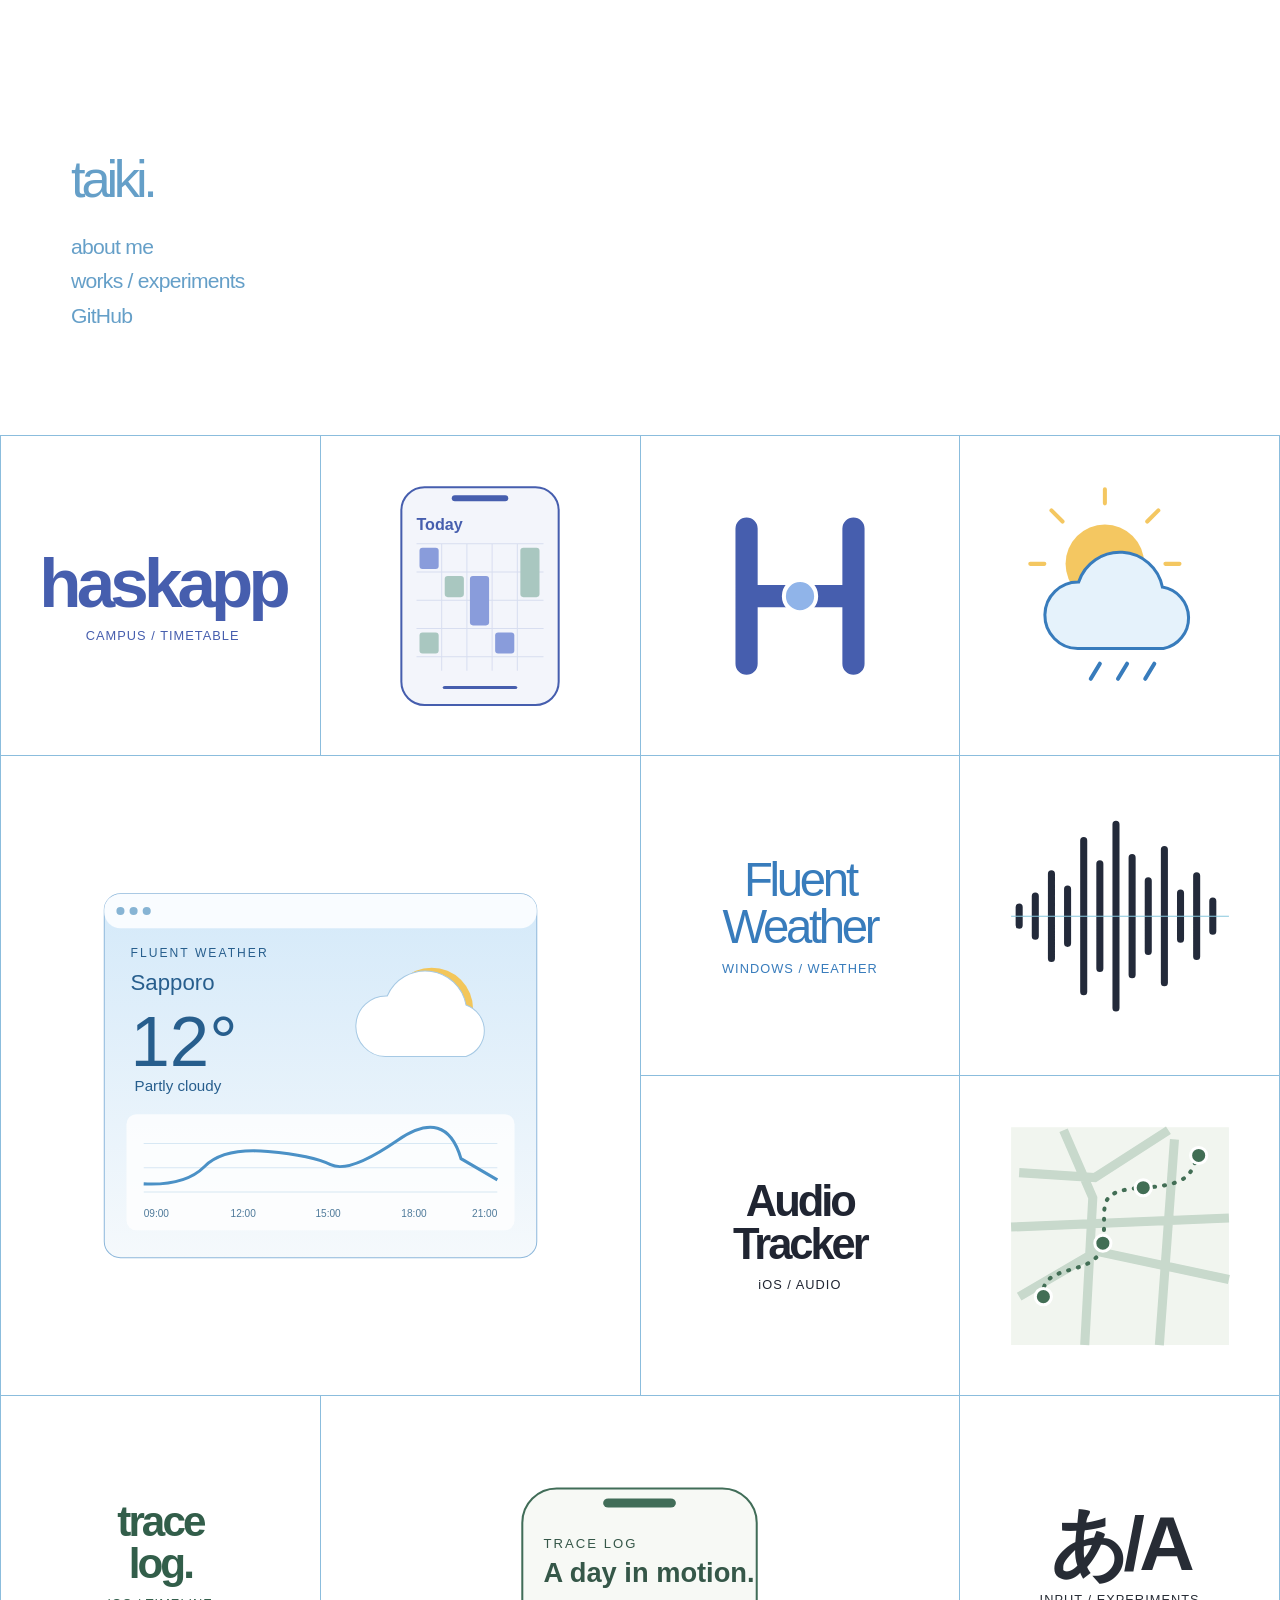
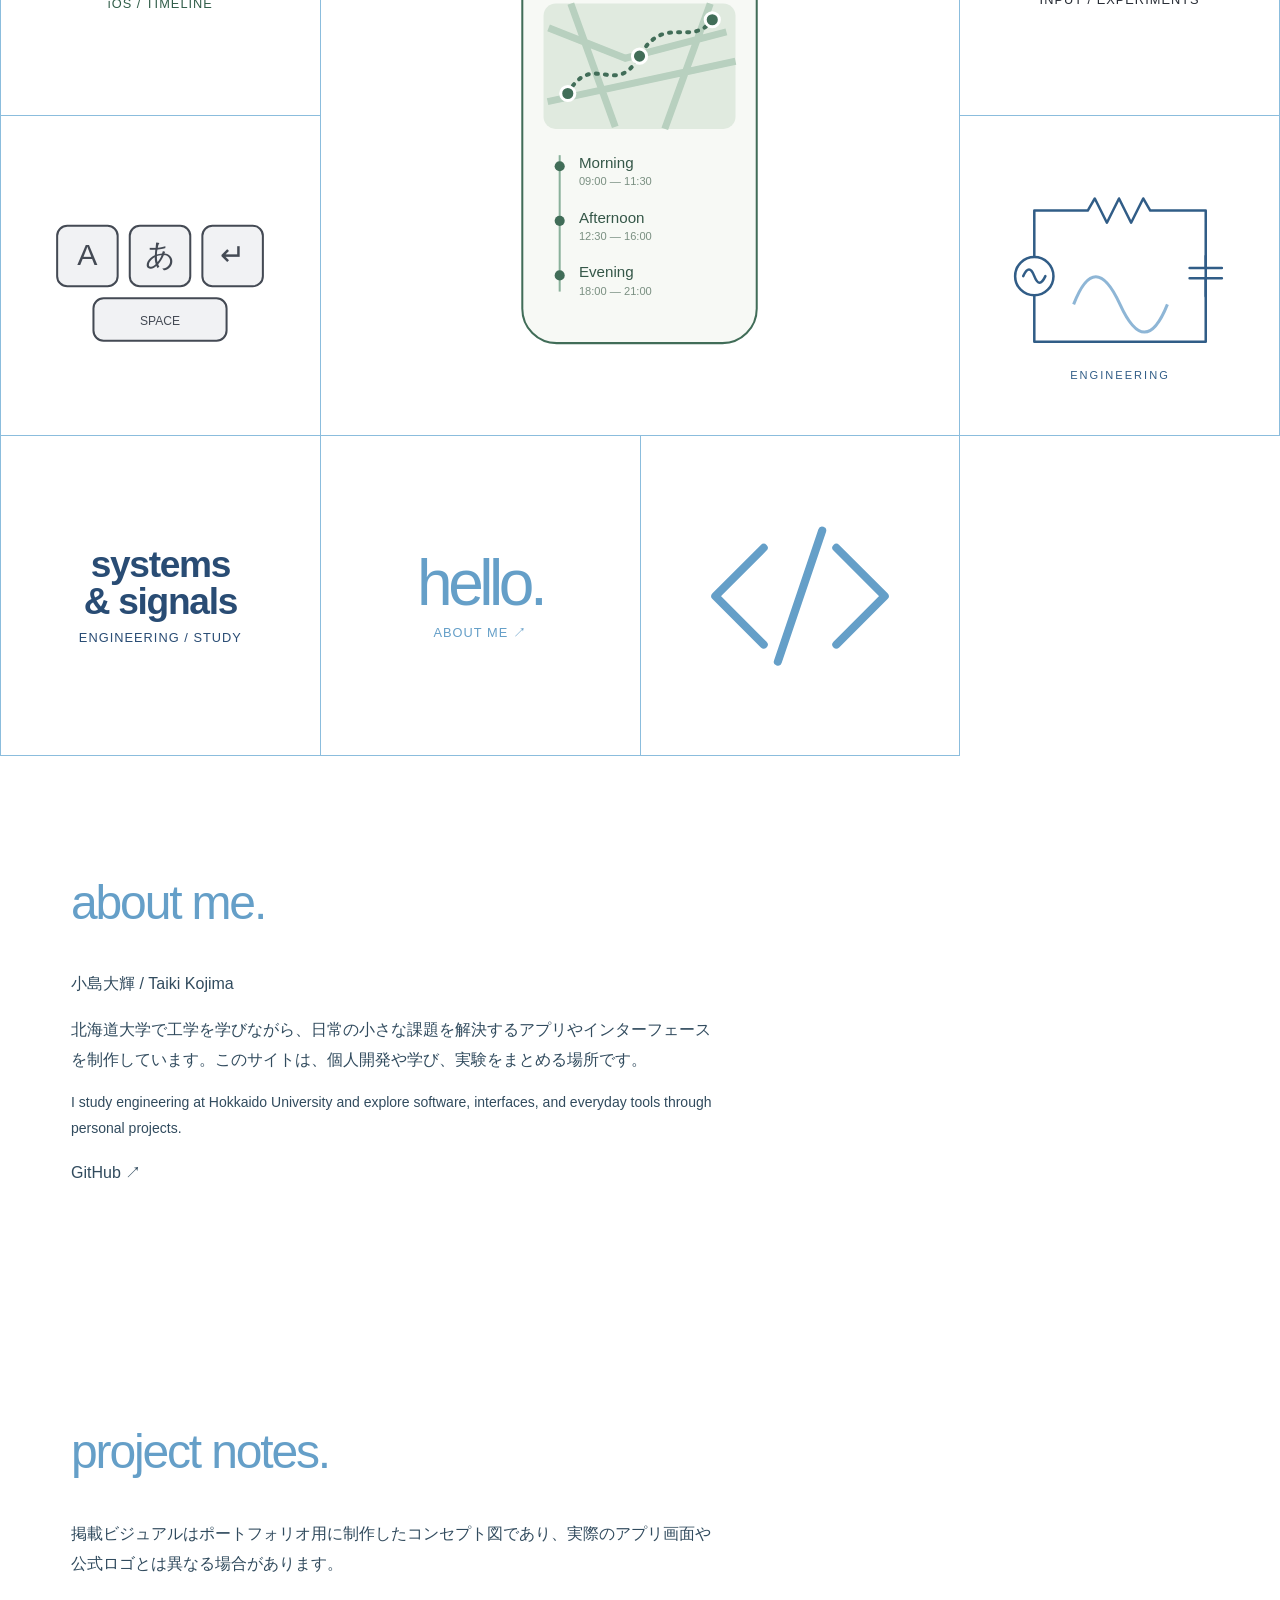
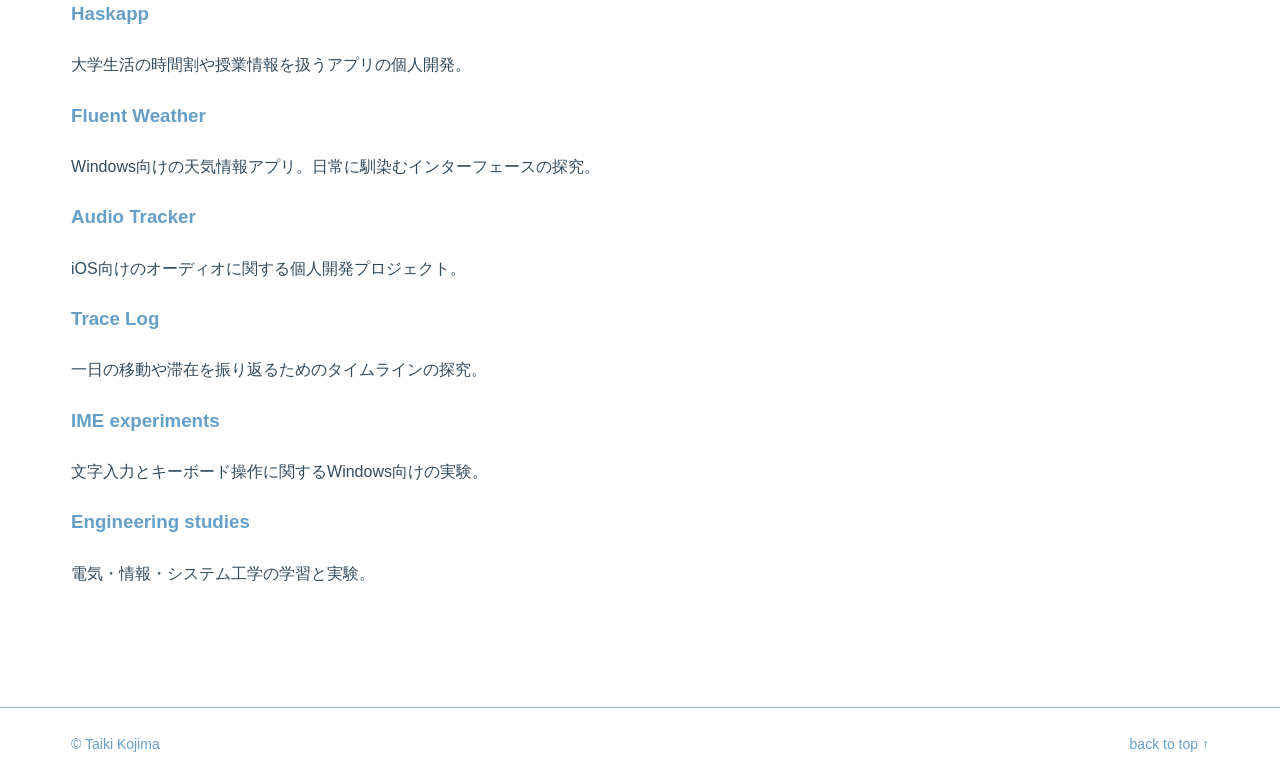
==== index.html @ 6b4d1513 "Create original grid-based portfolio inspired by not-here.jp" ====
<!doctype html>
<html lang="ja">
<head>
<meta charset="utf-8">
<meta name="viewport" content="width=device-width, initial-scale=1">
<meta name="description" content="Taiki Kojima — a collection of personal projects, experiments and notes.">
<meta name="theme-color" content="#ffffff">
<title>taiki — personal portfolio</title>
<style>
:root{--ink:#659fc8;--rule:#8bbddd;--focus:#215d85;--paper:#fff;--body:#314b5e}
*{box-sizing:border-box}
html{scroll-behavior:smooth}
body{margin:0;background:var(--paper);color:var(--ink);font-family:"Trebuchet MS",Arial,"Hiragino Kaku Gothic ProN",Meiryo,sans-serif}
a{color:inherit;text-decoration:none}button{font:inherit}
a:hover{text-decoration:underline;text-underline-offset:.18em}
a:focus-visible,button:focus-visible{outline:2px solid var(--focus);outline-offset:-4px}
.skip{position:absolute;top:0;left:0;z-index:10;background:white;padding:12px;transform:translateY(-120%)}.skip:focus{transform:none}
.identity{min-height:clamp(320px,34vw,580px);display:flex;align-items:center;padding:64px 5.55vw 52px}
.identity-inner{padding-top:40px}
.wordmark{font-size:clamp(38px,4.1vw,66px);font-weight:500;letter-spacing:-.08em;line-height:1;margin:0 0 24px;display:inline-block}
.nav{font-size:clamp(19px,1.65vw,25px);line-height:1.65;letter-spacing:-.035em}
.nav a{display:inline-block}.nav div{width:max-content}
.wall{display:grid;grid-template-columns:repeat(4,minmax(0,1fr));grid-auto-rows:25vw;grid-auto-flow:row dense;border-top:1px solid var(--rule);border-left:1px solid var(--rule)}
.tile{position:relative;display:grid;place-items:center;min-width:0;min-height:0;overflow:hidden;border:0;border-right:1px solid var(--rule);border-bottom:1px solid var(--rule);background:white;padding:12%;cursor:pointer;color:var(--ink);text-align:left}
.tile.large{grid-column:span 2;grid-row:span 2;padding:12%}
.art{display:block;width:100%;height:100%;object-fit:contain;transition:transform .24s ease,opacity .24s ease}
.tile:hover .art,.tile:focus-visible .art{transform:scale(.95)}
.tile:hover{text-decoration:none}
.tile .hint{position:absolute;left:12px;bottom:10px;font-size:11px;letter-spacing:.04em;opacity:0;transition:opacity .15s;background:#fff;padding:4px 6px}
.tile:hover .hint,.tile:focus-visible .hint{opacity:1}
.art svg{display:block;width:100%;height:100%}
.type-art{display:flex;align-items:center;justify-content:center;flex-direction:column;text-align:center;line-height:1;letter-spacing:-.07em;font-weight:700}
.type-art .small{font-size:clamp(10px,1vw,17px);font-weight:400;letter-spacing:.08em;margin-top:12px}
.hask{color:#465eae;font-size:clamp(25px,5.4vw,86px)}
.weather{color:#387cbc;font-size:clamp(22px,3.7vw,58px);font-weight:500}
.audio{color:#202532;font-size:clamp(22px,3.4vw,55px)}
.trace{color:#325e4a;font-size:clamp(20px,3.3vw,54px)}
.lab{color:#294c74;font-size:clamp(18px,2.9vw,48px);letter-spacing:-.035em}
.ime{color:#272c35;font-size:clamp(30px,6vw,92px)}
.about{padding:clamp(48px,8vw,115px) 5.55vw;max-width:1000px;line-height:1.85}
.about h2{font-weight:500;font-size:clamp(30px,4vw,48px);letter-spacing:-.045em;margin:0 0 22px}
.about p{color:var(--body);max-width:650px;font-size:16px}
.about .english{font-size:14px}
footer{border-top:1px solid var(--rule);padding:28px 5.55vw;display:flex;justify-content:space-between;flex-wrap:wrap;gap:16px;font-size:14px}
dialog{border:1px solid var(--rule);padding:0;width:min(640px,calc(100% - 32px));max-height:85dvh;background:#fff;color:var(--body)}
dialog::backdrop{background:rgba(24,58,80,.3)}
.detail{padding:clamp(24px,5vw,48px)}
.detail h2{color:var(--focus);font-size:clamp(27px,5vw,40px);line-height:1.15;margin:20px 0;letter-spacing:-.04em}
.detail p{line-height:1.8;margin:0 0 20px}
.detail .kind{font-size:12px;letter-spacing:.13em;text-transform:uppercase;color:var(--focus)}
.close{border:1px solid var(--rule);background:white;color:var(--focus);padding:8px 12px;float:right;cursor:pointer}
.detail a{color:var(--focus);text-decoration:underline}
@media(max-width:700px){.identity{min-height:200px;padding:38px 8.2vw 28px;align-items:flex-start}.identity-inner{padding-top:0}.wordmark{font-size:37px;margin-bottom:14px}.nav{font-size:17px;line-height:1.5}.wall{grid-template-columns:repeat(2,minmax(0,1fr));grid-auto-rows:50vw}.tile,.tile.large{padding:10%}.hask{font-size:8vw}.weather,.audio,.trace{font-size:6vw}.lab{font-size:5vw}.ime{font-size:10vw}.type-art .small{font-size:10px}.tile .hint{display:none}.about{padding-inline:8.2vw}footer{padding-inline:8.2vw}}
@media(prefers-reduced-motion:reduce){html{scroll-behavior:auto}.art,.hint{transition:none}}
</style>
</head>
<body>
<a class="skip" href="#works">作品一覧へ移動</a>
<header class="identity" id="top">
<div class="identity-inner">
<h1 class="wordmark"><a href="#top">taiki.</a></h1>
<nav class="nav" aria-label="Main navigation">
<div><a href="#about">about me</a></div>
<div><a href="#works">works / experiments</a></div>
<div><a href="https://github.com/O-kagami">GitHub</a></div>
</nav>
</div>
</header>
<main id="works" aria-label="Selected works and experiments">
<section class="wall" aria-label="Projects">
<a class="tile" href="#haskapp" data-project="haskapp" aria-label="Haskapp — wordmark"><div class="art type-art hask">haskapp<span class="small">CAMPUS / TIMETABLE</span></div><span class="hint">Haskapp / 01</span></a>
<a class="tile" href="#haskapp" data-project="haskapp" aria-label="Haskapp — timetable concept"><div class="art"><svg viewBox="0 0 240 240" role="img" aria-label="Original timetable illustration"><rect x="42" y="12" width="156" height="216" rx="23" fill="#f3f5fb" stroke="#465eae" stroke-width="2"/><rect x="92" y="20" width="56" height="6" rx="3" fill="#465eae"/><text x="57" y="54" font-size="16" font-weight="bold" fill="#465eae">Today</text><g stroke="#d8def0" stroke-width="1"><path d="M57 68H183M57 96H183M57 124H183M57 152H183M57 180H183M82 68V194M107 68V194M132 68V194M157 68V194"/></g><g fill="#899cdb"><rect x="60" y="72" width="19" height="21" rx="3"/><rect x="110" y="100" width="19" height="49" rx="3"/><rect x="135" y="156" width="19" height="21" rx="3"/></g><g fill="#a9c7c0"><rect x="85" y="100" width="19" height="21" rx="3"/><rect x="160" y="72" width="19" height="49" rx="3"/><rect x="60" y="156" width="19" height="21" rx="3"/></g><rect x="83" y="209" width="74" height="3" rx="2" fill="#465eae"/></svg></div><span class="hint">Haskapp / 02</span></a>
<a class="tile" href="#haskapp" data-project="haskapp" aria-label="Haskapp — symbol study"><div class="art"><svg viewBox="0 0 240 240" role="img" aria-label="Original abstract H symbol"><g fill="none" stroke="#465eae" stroke-width="22" stroke-linecap="round"><path d="M67 53v134M173 53v134M67 120h106"/></g><circle cx="120" cy="120" r="16" fill="#90b4e9" stroke="white" stroke-width="4"/></svg></div><span class="hint">Haskapp / 03</span></a>
<a class="tile" href="#weather" data-project="weather" aria-label="Fluent Weather — weather symbols"><div class="art"><svg viewBox="0 0 240 240" role="img" aria-label="Original sun and cloud symbols"><circle cx="105" cy="88" r="39" fill="#f4c761"/><g stroke="#f4c761" stroke-width="4" stroke-linecap="round"><path d="M105 28V14M105 162v-14M45 88H31M179 88h-14M63 46 52 35M147 130l11 11M147 46l11-11M63 130l-11 11"/></g><path d="M78 172a33 33 0 0 1 1-66 43 43 0 0 1 83 5 31 31 0 0 1 1 61Z" fill="#e5f2fb" stroke="#387cbc" stroke-width="3"/><g stroke="#387cbc" stroke-width="4" stroke-linecap="round"><path d="m100 187-9 15m36-15-9 15m36-15-9 15"/></g></svg></div><span class="hint">Fluent Weather / 01</span></a>
<a class="tile large" href="#weather" data-project="weather" aria-label="Fluent Weather — dashboard concept"><div class="art"><svg viewBox="0 0 480 480" role="img" aria-label="Original weather dashboard concept"><defs><linearGradient id="sky" x2="0" y2="1"><stop stop-color="#d4e9f9"/><stop offset="1" stop-color="#f5f9fc"/></linearGradient></defs><rect x="26" y="60" width="428" height="360" rx="16" fill="url(#sky)" stroke="#8eb8db"/><rect x="26" y="60" width="428" height="34" rx="16" fill="#f9fcff"/><g fill="#87b4d4"><circle cx="42" cy="77" r="4"/><circle cx="55" cy="77" r="4"/><circle cx="68" cy="77" r="4"/></g><g fill="#275e8d" font-family="Arial,sans-serif"><text x="52" y="122" font-size="12" letter-spacing="2">FLUENT WEATHER</text><text x="52" y="155" font-size="22">Sapporo</text><text x="52" y="230" font-size="70">12°</text><text x="56" y="255" font-size="15">Partly cloudy</text></g><circle cx="350" cy="174" r="41" fill="#f3c65a"/><path d="M304 221a30 30 0 1 1 2-60 41 41 0 0 1 78 9 27 27 0 0 1 0 51Z" fill="#fff" stroke="#a6c9e4"/><rect x="48" y="278" width="384" height="115" rx="10" fill="#fff" opacity=".8"/><g stroke="#d7e8f4" stroke-width="1"><path d="M65 307H415M65 331H415M65 355H415"/></g><path d="M65 347Q106 349 125 330T188 315T250 328T316 304T379 322L415 343" stroke="#4b91c6" fill="none" stroke-width="3"/><g fill="#507b9b" font-size="10"><text x="65" y="380">09:00</text><text x="151" y="380">12:00</text><text x="235" y="380">15:00</text><text x="320" y="380">18:00</text><text x="390" y="380">21:00</text></g></svg></div><span class="hint">Fluent Weather / 02</span></a>
<a class="tile" href="#weather" data-project="weather" aria-label="Fluent Weather — typography"><div class="art type-art weather">Fluent<br>Weather<span class="small">WINDOWS / WEATHER</span></div><span class="hint">Fluent Weather / 03</span></a>
<a class="tile" href="#audio" data-project="audio" aria-label="Audio Tracker — waveform"><div class="art"><svg viewBox="0 0 240 240" role="img" aria-label="Original audio waveform"><g stroke="#232a3a" stroke-width="7" stroke-linecap="round"><path d="M20 111v18M36 100v40M52 78v84M68 93v54M84 45v150M100 68v104M116 29v182M132 62v116M148 85v70M164 54v132M180 97v46M196 80v80M212 105v30"/></g><path d="M12 120H228" stroke="#87c7dd" stroke-width="1"/></svg></div><span class="hint">Audio Tracker / 01</span></a>
<a class="tile" href="#audio" data-project="audio" aria-label="Audio Tracker — typography"><div class="art type-art audio">Audio<br>Tracker<span class="small">iOS / AUDIO</span></div><span class="hint">Audio Tracker / 02</span></a>
<a class="tile" href="#trace" data-project="trace" aria-label="Trace Log — route illustration"><div class="art"><svg viewBox="0 0 240 240" role="img" aria-label="Original abstract route map"><rect x="12" y="12" width="216" height="216" fill="#f1f5ef"/><g fill="none" stroke="#c8d9cc" stroke-width="9"><path d="M20 57 95 62 168 15M20 180l77-45 131 28M64 15 93 82l-8 146M174 24l-15 204M12 111l216-9"/></g><path d="M44 180C40 144 98 163 103 127S92 75 143 72 189 55 198 40" fill="none" stroke="#426e55" stroke-width="4" stroke-linecap="round" stroke-dasharray="1 9"/><g fill="#426e55" stroke="white" stroke-width="3"><circle cx="44" cy="180" r="8"/><circle cx="103" cy="127" r="8"/><circle cx="143" cy="72" r="8"/><circle cx="198" cy="40" r="8"/></g></svg></div><span class="hint">Trace Log / 01</span></a>
<a class="tile" href="#trace" data-project="trace" aria-label="Trace Log — typography"><div class="art type-art trace">trace<br>log.<span class="small">iOS / TIMELINE</span></div><span class="hint">Trace Log / 02</span></a>
<a class="tile large" href="#trace" data-project="trace" aria-label="Trace Log — timeline concept"><div class="art"><svg viewBox="0 0 480 480" role="img" aria-label="Original timeline interface concept"><rect x="124" y="15" width="232" height="450" rx="34" fill="#f7f9f5" stroke="#416d58" stroke-width="2"/><rect x="204" y="25" width="72" height="9" rx="5" fill="#416d58"/><g font-family="Arial,sans-serif" fill="#355748"><text x="145" y="74" font-size="13" letter-spacing="2">TRACE LOG</text><text x="145" y="108" font-size="27" font-weight="bold">A day in motion.</text></g><rect x="145" y="129" width="190" height="124" rx="12" fill="#e0eadf"/><g stroke="#b8d0bf" stroke-width="7" fill="none"><path d="M150 153l76 30 100-26M172 129l44 122M310 129l-45 124M149 226l186-40"/></g><path d="M169 218C194 174 216 224 240 181S292 173 312 145" fill="none" stroke="#416d58" stroke-width="4" stroke-linecap="round" stroke-dasharray="2 7"/><g fill="#416d58" stroke="white" stroke-width="3"><circle cx="169" cy="218" r="7"/><circle cx="240" cy="181" r="7"/><circle cx="312" cy="145" r="7"/></g><path d="M161 279V414" stroke="#8ab19b" stroke-width="2"/><g fill="#416d58"><circle cx="161" cy="290" r="5"/><circle cx="161" cy="344" r="5"/><circle cx="161" cy="398" r="5"/></g><g fill="#355748" font-size="15"><text x="180" y="292">Morning</text><text x="180" y="346">Afternoon</text><text x="180" y="400">Evening</text></g><g fill="#7b9082" font-size="11"><text x="180" y="309">09:00 — 11:30</text><text x="180" y="363">12:30 — 16:00</text><text x="180" y="417">18:00 — 21:00</text></g></svg></div><span class="hint">Trace Log / 03</span></a>
<a class="tile" href="#ime" data-project="ime" aria-label="IME experiments — typography"><div class="art type-art ime">あ/A<span class="small">INPUT / EXPERIMENTS</span></div><span class="hint">IME experiments / 01</span></a>
<a class="tile" href="#ime" data-project="ime" aria-label="IME experiments — key diagram"><div class="art"><svg viewBox="0 0 240 240" role="img" aria-label="Original keyboard diagram"><g fill="#f1f2f4" stroke="#444a54" stroke-width="2"><rect x="18" y="70" width="60" height="60" rx="10"/><rect x="90" y="70" width="60" height="60" rx="10"/><rect x="162" y="70" width="60" height="60" rx="10"/><rect x="54" y="142" width="132" height="42" rx="10"/></g><g font-size="30" text-anchor="middle" fill="#444a54"><text x="48" y="109">A</text><text x="120" y="109">あ</text><text x="192" y="109">↵</text></g><text x="120" y="168" font-size="12" text-anchor="middle" fill="#444a54">SPACE</text></svg></div><span class="hint">IME experiments / 02</span></a>
<a class="tile" href="#study" data-project="study" aria-label="Engineering studies — circuit"><div class="art"><svg viewBox="0 0 240 240" role="img" aria-label="Original abstract electrical circuit"><g fill="none" stroke="#315d87" stroke-width="2.5" stroke-linecap="round" stroke-linejoin="round"><path d="M35 120V55h53l7-12 12 24 12-24 12 24 12-24 7 12h55v65M35 120v65h170v-65"/><circle cx="35" cy="120" r="19" fill="white"/><path d="M24 120q6-13 11 0t11 0M205 100v12m-16 0h32m-32 10h32m-16 0v18"/></g><path d="M74 148Q95 93 120 148T167 148" stroke="#8eb6d6" fill="none" stroke-width="3"/><text x="120" y="222" text-anchor="middle" font-size="11" letter-spacing="2" fill="#315d87">ENGINEERING</text></svg></div><span class="hint">Engineering / 01</span></a>
<a class="tile" href="#study" data-project="study" aria-label="Engineering studies — typography"><div class="art type-art lab">systems<br>&amp; signals<span class="small">ENGINEERING / STUDY</span></div><span class="hint">Engineering / 02</span></a>
<a class="tile" href="#about" aria-label="About Taiki"><div class="art type-art" style="font-size:clamp(28px,5vw,74px);font-weight:500">hello.<span class="small">ABOUT ME ↗</span></div><span class="hint">About</span></a>
<a class="tile" href="https://github.com/O-kagami" aria-label="GitHub profile"><div class="art"><svg viewBox="0 0 240 240" role="img" aria-label="Original code bracket illustration"><g fill="none" stroke="#659fc8" stroke-width="8" stroke-linecap="round" stroke-linejoin="round"><path d="M84 72 36 120l48 48m72-96 48 48-48 48m-14-113-44 130"/></g></svg></div><span class="hint">GitHub ↗</span></a>
</section>
<section class="about" id="about">
<h2>about me.</h2>
<p>小島大輝 / Taiki Kojima</p>
<p>北海道大学で工学を学びながら、日常の小さな課題を解決するアプリやインターフェースを制作しています。このサイトは、個人開発や学び、実験をまとめる場所です。</p>
<p class="english" lang="en">I study engineering at Hokkaido University and explore software, interfaces, and everyday tools through personal projects.</p>
<p><a href="https://github.com/O-kagami">GitHub ↗</a></p>
</section>
<section class="about" id="project-notes" aria-label="Project notes">
<h2>project notes.</h2>
<p>掲載ビジュアルはポートフォリオ用に制作したコンセプト図であり、実際のアプリ画面や公式ロゴとは異なる場合があります。</p>
<article id="haskapp"><h3>Haskapp</h3><p>大学生活の時間割や授業情報を扱うアプリの個人開発。</p></article>
<article id="weather"><h3>Fluent Weather</h3><p>Windows向けの天気情報アプリ。日常に馴染むインターフェースの探究。</p></article>
<article id="audio"><h3>Audio Tracker</h3><p>iOS向けのオーディオに関する個人開発プロジェクト。</p></article>
<article id="trace"><h3>Trace Log</h3><p>一日の移動や滞在を振り返るためのタイムラインの探究。</p></article>
<article id="ime"><h3>IME experiments</h3><p>文字入力とキーボード操作に関するWindows向けの実験。</p></article>
<article id="study"><h3>Engineering studies</h3><p>電気・情報・システム工学の学習と実験。</p></article>
</section>
</main>
<footer><span>© Taiki Kojima</span><a href="#top">back to top ↑</a></footer>
<dialog id="project-dialog" aria-labelledby="detail-title"><div class="detail"><button class="close" type="button">close ×</button><div class="kind">project / experiment</div><h2 id="detail-title"></h2><p id="detail-description"></p><a id="detail-link" href="#project-notes">project notes ↓</a></div></dialog>
<script>
const dialog=document.querySelector('#project-dialog');
if(typeof dialog.showModal==='function'){
let previous=null;
document.querySelectorAll('[data-project]').forEach(tile=>tile.addEventListener('click',event=>{
if(event.metaKey||event.ctrlKey||event.shiftKey||event.altKey)return;
const article=document.getElementById(tile.dataset.project);
if(!article)return;
event.preventDefault();previous=tile;
document.querySelector('#detail-title').textContent=article.querySelector('h3').textContent;
document.querySelector('#detail-description').textContent=article.querySelector('p').textContent;
document.querySelector('#detail-link').href='#'+article.id;
dialog.showModal();
}));
dialog.querySelector('.close').addEventListener('click',()=>dialog.close());
dialog.querySelector('#detail-link').addEventListener('click',()=>dialog.close());
dialog.addEventListener('click',event=>{if(event.target===dialog)dialog.close()});
dialog.addEventListener('close',()=>previous?.focus({preventScroll:true}));
}
</script>
</body>
</html>
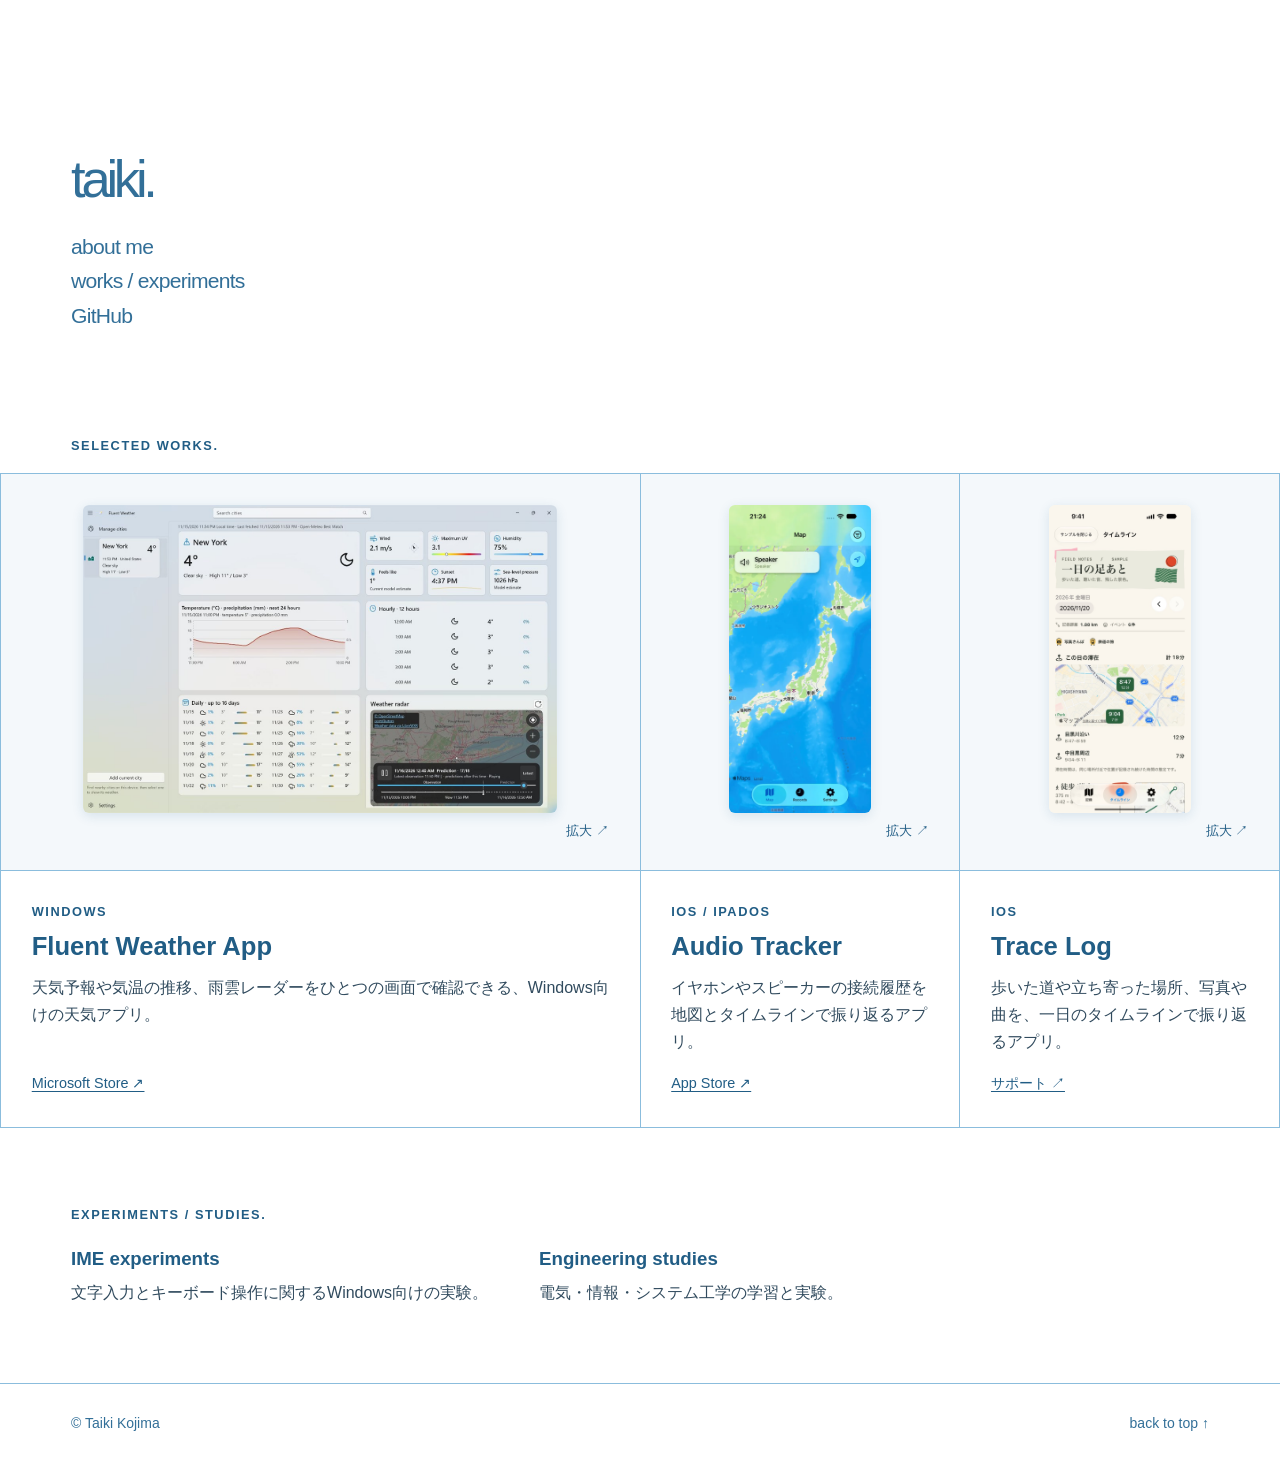
==== commit 1edd8cfc: "Publish project screenshots and career timeline" ====
--- a/index.html
+++ b/index.html
@@ -6,125 +6,83 @@
 <meta name="description" content="Taiki Kojima — a collection of personal projects, experiments and notes.">
 <meta name="theme-color" content="#ffffff">
 <title>taiki — personal portfolio</title>
-<style>
-:root{--ink:#659fc8;--rule:#8bbddd;--focus:#215d85;--paper:#fff;--body:#314b5e}
-*{box-sizing:border-box}
-html{scroll-behavior:smooth}
-body{margin:0;background:var(--paper);color:var(--ink);font-family:"Trebuchet MS",Arial,"Hiragino Kaku Gothic ProN",Meiryo,sans-serif}
-a{color:inherit;text-decoration:none}button{font:inherit}
-a:hover{text-decoration:underline;text-underline-offset:.18em}
-a:focus-visible,button:focus-visible{outline:2px solid var(--focus);outline-offset:-4px}
-.skip{position:absolute;top:0;left:0;z-index:10;background:white;padding:12px;transform:translateY(-120%)}.skip:focus{transform:none}
-.identity{min-height:clamp(320px,34vw,580px);display:flex;align-items:center;padding:64px 5.55vw 52px}
-.identity-inner{padding-top:40px}
-.wordmark{font-size:clamp(38px,4.1vw,66px);font-weight:500;letter-spacing:-.08em;line-height:1;margin:0 0 24px;display:inline-block}
-.nav{font-size:clamp(19px,1.65vw,25px);line-height:1.65;letter-spacing:-.035em}
-.nav a{display:inline-block}.nav div{width:max-content}
-.wall{display:grid;grid-template-columns:repeat(4,minmax(0,1fr));grid-auto-rows:25vw;grid-auto-flow:row dense;border-top:1px solid var(--rule);border-left:1px solid var(--rule)}
-.tile{position:relative;display:grid;place-items:center;min-width:0;min-height:0;overflow:hidden;border:0;border-right:1px solid var(--rule);border-bottom:1px solid var(--rule);background:white;padding:12%;cursor:pointer;color:var(--ink);text-align:left}
-.tile.large{grid-column:span 2;grid-row:span 2;padding:12%}
-.art{display:block;width:100%;height:100%;object-fit:contain;transition:transform .24s ease,opacity .24s ease}
-.tile:hover .art,.tile:focus-visible .art{transform:scale(.95)}
-.tile:hover{text-decoration:none}
-.tile .hint{position:absolute;left:12px;bottom:10px;font-size:11px;letter-spacing:.04em;opacity:0;transition:opacity .15s;background:#fff;padding:4px 6px}
-.tile:hover .hint,.tile:focus-visible .hint{opacity:1}
-.art svg{display:block;width:100%;height:100%}
-.type-art{display:flex;align-items:center;justify-content:center;flex-direction:column;text-align:center;line-height:1;letter-spacing:-.07em;font-weight:700}
-.type-art .small{font-size:clamp(10px,1vw,17px);font-weight:400;letter-spacing:.08em;margin-top:12px}
-.hask{color:#465eae;font-size:clamp(25px,5.4vw,86px)}
-.weather{color:#387cbc;font-size:clamp(22px,3.7vw,58px);font-weight:500}
-.audio{color:#202532;font-size:clamp(22px,3.4vw,55px)}
-.trace{color:#325e4a;font-size:clamp(20px,3.3vw,54px)}
-.lab{color:#294c74;font-size:clamp(18px,2.9vw,48px);letter-spacing:-.035em}
-.ime{color:#272c35;font-size:clamp(30px,6vw,92px)}
-.about{padding:clamp(48px,8vw,115px) 5.55vw;max-width:1000px;line-height:1.85}
-.about h2{font-weight:500;font-size:clamp(30px,4vw,48px);letter-spacing:-.045em;margin:0 0 22px}
-.about p{color:var(--body);max-width:650px;font-size:16px}
-.about .english{font-size:14px}
-footer{border-top:1px solid var(--rule);padding:28px 5.55vw;display:flex;justify-content:space-between;flex-wrap:wrap;gap:16px;font-size:14px}
-dialog{border:1px solid var(--rule);padding:0;width:min(640px,calc(100% - 32px));max-height:85dvh;background:#fff;color:var(--body)}
-dialog::backdrop{background:rgba(24,58,80,.3)}
-.detail{padding:clamp(24px,5vw,48px)}
-.detail h2{color:var(--focus);font-size:clamp(27px,5vw,40px);line-height:1.15;margin:20px 0;letter-spacing:-.04em}
-.detail p{line-height:1.8;margin:0 0 20px}
-.detail .kind{font-size:12px;letter-spacing:.13em;text-transform:uppercase;color:var(--focus)}
-.close{border:1px solid var(--rule);background:white;color:var(--focus);padding:8px 12px;float:right;cursor:pointer}
-.detail a{color:var(--focus);text-decoration:underline}
-@media(max-width:700px){.identity{min-height:200px;padding:38px 8.2vw 28px;align-items:flex-start}.identity-inner{padding-top:0}.wordmark{font-size:37px;margin-bottom:14px}.nav{font-size:17px;line-height:1.5}.wall{grid-template-columns:repeat(2,minmax(0,1fr));grid-auto-rows:50vw}.tile,.tile.large{padding:10%}.hask{font-size:8vw}.weather,.audio,.trace{font-size:6vw}.lab{font-size:5vw}.ime{font-size:10vw}.type-art .small{font-size:10px}.tile .hint{display:none}.about{padding-inline:8.2vw}footer{padding-inline:8.2vw}}
-@media(prefers-reduced-motion:reduce){html{scroll-behavior:auto}.art,.hint{transition:none}}
-</style>
+<link rel="stylesheet" href="./styles.css">
 </head>
 <body>
-<a class="skip" href="#works">作品一覧へ移動</a>
-<header class="identity" id="top">
-<div class="identity-inner">
-<h1 class="wordmark"><a href="#top">taiki.</a></h1>
-<nav class="nav" aria-label="Main navigation">
-<div><a href="#about">about me</a></div>
-<div><a href="#works">works / experiments</a></div>
-<div><a href="https://github.com/O-kagami">GitHub</a></div>
-</nav>
-</div>
-</header>
-<main id="works" aria-label="Selected works and experiments">
-<section class="wall" aria-label="Projects">
-<a class="tile" href="#haskapp" data-project="haskapp" aria-label="Haskapp — wordmark"><div class="art type-art hask">haskapp<span class="small">CAMPUS / TIMETABLE</span></div><span class="hint">Haskapp / 01</span></a>
-<a class="tile" href="#haskapp" data-project="haskapp" aria-label="Haskapp — timetable concept"><div class="art"><svg viewBox="0 0 240 240" role="img" aria-label="Original timetable illustration"><rect x="42" y="12" width="156" height="216" rx="23" fill="#f3f5fb" stroke="#465eae" stroke-width="2"/><rect x="92" y="20" width="56" height="6" rx="3" fill="#465eae"/><text x="57" y="54" font-size="16" font-weight="bold" fill="#465eae">Today</text><g stroke="#d8def0" stroke-width="1"><path d="M57 68H183M57 96H183M57 124H183M57 152H183M57 180H183M82 68V194M107 68V194M132 68V194M157 68V194"/></g><g fill="#899cdb"><rect x="60" y="72" width="19" height="21" rx="3"/><rect x="110" y="100" width="19" height="49" rx="3"/><rect x="135" y="156" width="19" height="21" rx="3"/></g><g fill="#a9c7c0"><rect x="85" y="100" width="19" height="21" rx="3"/><rect x="160" y="72" width="19" height="49" rx="3"/><rect x="60" y="156" width="19" height="21" rx="3"/></g><rect x="83" y="209" width="74" height="3" rx="2" fill="#465eae"/></svg></div><span class="hint">Haskapp / 02</span></a>
-<a class="tile" href="#haskapp" data-project="haskapp" aria-label="Haskapp — symbol study"><div class="art"><svg viewBox="0 0 240 240" role="img" aria-label="Original abstract H symbol"><g fill="none" stroke="#465eae" stroke-width="22" stroke-linecap="round"><path d="M67 53v134M173 53v134M67 120h106"/></g><circle cx="120" cy="120" r="16" fill="#90b4e9" stroke="white" stroke-width="4"/></svg></div><span class="hint">Haskapp / 03</span></a>
-<a class="tile" href="#weather" data-project="weather" aria-label="Fluent Weather — weather symbols"><div class="art"><svg viewBox="0 0 240 240" role="img" aria-label="Original sun and cloud symbols"><circle cx="105" cy="88" r="39" fill="#f4c761"/><g stroke="#f4c761" stroke-width="4" stroke-linecap="round"><path d="M105 28V14M105 162v-14M45 88H31M179 88h-14M63 46 52 35M147 130l11 11M147 46l11-11M63 130l-11 11"/></g><path d="M78 172a33 33 0 0 1 1-66 43 43 0 0 1 83 5 31 31 0 0 1 1 61Z" fill="#e5f2fb" stroke="#387cbc" stroke-width="3"/><g stroke="#387cbc" stroke-width="4" stroke-linecap="round"><path d="m100 187-9 15m36-15-9 15m36-15-9 15"/></g></svg></div><span class="hint">Fluent Weather / 01</span></a>
-<a class="tile large" href="#weather" data-project="weather" aria-label="Fluent Weather — dashboard concept"><div class="art"><svg viewBox="0 0 480 480" role="img" aria-label="Original weather dashboard concept"><defs><linearGradient id="sky" x2="0" y2="1"><stop stop-color="#d4e9f9"/><stop offset="1" stop-color="#f5f9fc"/></linearGradient></defs><rect x="26" y="60" width="428" height="360" rx="16" fill="url(#sky)" stroke="#8eb8db"/><rect x="26" y="60" width="428" height="34" rx="16" fill="#f9fcff"/><g fill="#87b4d4"><circle cx="42" cy="77" r="4"/><circle cx="55" cy="77" r="4"/><circle cx="68" cy="77" r="4"/></g><g fill="#275e8d" font-family="Arial,sans-serif"><text x="52" y="122" font-size="12" letter-spacing="2">FLUENT WEATHER</text><text x="52" y="155" font-size="22">Sapporo</text><text x="52" y="230" font-size="70">12°</text><text x="56" y="255" font-size="15">Partly cloudy</text></g><circle cx="350" cy="174" r="41" fill="#f3c65a"/><path d="M304 221a30 30 0 1 1 2-60 41 41 0 0 1 78 9 27 27 0 0 1 0 51Z" fill="#fff" stroke="#a6c9e4"/><rect x="48" y="278" width="384" height="115" rx="10" fill="#fff" opacity=".8"/><g stroke="#d7e8f4" stroke-width="1"><path d="M65 307H415M65 331H415M65 355H415"/></g><path d="M65 347Q106 349 125 330T188 315T250 328T316 304T379 322L415 343" stroke="#4b91c6" fill="none" stroke-width="3"/><g fill="#507b9b" font-size="10"><text x="65" y="380">09:00</text><text x="151" y="380">12:00</text><text x="235" y="380">15:00</text><text x="320" y="380">18:00</text><text x="390" y="380">21:00</text></g></svg></div><span class="hint">Fluent Weather / 02</span></a>
-<a class="tile" href="#weather" data-project="weather" aria-label="Fluent Weather — typography"><div class="art type-art weather">Fluent<br>Weather<span class="small">WINDOWS / WEATHER</span></div><span class="hint">Fluent Weather / 03</span></a>
-<a class="tile" href="#audio" data-project="audio" aria-label="Audio Tracker — waveform"><div class="art"><svg viewBox="0 0 240 240" role="img" aria-label="Original audio waveform"><g stroke="#232a3a" stroke-width="7" stroke-linecap="round"><path d="M20 111v18M36 100v40M52 78v84M68 93v54M84 45v150M100 68v104M116 29v182M132 62v116M148 85v70M164 54v132M180 97v46M196 80v80M212 105v30"/></g><path d="M12 120H228" stroke="#87c7dd" stroke-width="1"/></svg></div><span class="hint">Audio Tracker / 01</span></a>
-<a class="tile" href="#audio" data-project="audio" aria-label="Audio Tracker — typography"><div class="art type-art audio">Audio<br>Tracker<span class="small">iOS / AUDIO</span></div><span class="hint">Audio Tracker / 02</span></a>
-<a class="tile" href="#trace" data-project="trace" aria-label="Trace Log — route illustration"><div class="art"><svg viewBox="0 0 240 240" role="img" aria-label="Original abstract route map"><rect x="12" y="12" width="216" height="216" fill="#f1f5ef"/><g fill="none" stroke="#c8d9cc" stroke-width="9"><path d="M20 57 95 62 168 15M20 180l77-45 131 28M64 15 93 82l-8 146M174 24l-15 204M12 111l216-9"/></g><path d="M44 180C40 144 98 163 103 127S92 75 143 72 189 55 198 40" fill="none" stroke="#426e55" stroke-width="4" stroke-linecap="round" stroke-dasharray="1 9"/><g fill="#426e55" stroke="white" stroke-width="3"><circle cx="44" cy="180" r="8"/><circle cx="103" cy="127" r="8"/><circle cx="143" cy="72" r="8"/><circle cx="198" cy="40" r="8"/></g></svg></div><span class="hint">Trace Log / 01</span></a>
-<a class="tile" href="#trace" data-project="trace" aria-label="Trace Log — typography"><div class="art type-art trace">trace<br>log.<span class="small">iOS / TIMELINE</span></div><span class="hint">Trace Log / 02</span></a>
-<a class="tile large" href="#trace" data-project="trace" aria-label="Trace Log — timeline concept"><div class="art"><svg viewBox="0 0 480 480" role="img" aria-label="Original timeline interface concept"><rect x="124" y="15" width="232" height="450" rx="34" fill="#f7f9f5" stroke="#416d58" stroke-width="2"/><rect x="204" y="25" width="72" height="9" rx="5" fill="#416d58"/><g font-family="Arial,sans-serif" fill="#355748"><text x="145" y="74" font-size="13" letter-spacing="2">TRACE LOG</text><text x="145" y="108" font-size="27" font-weight="bold">A day in motion.</text></g><rect x="145" y="129" width="190" height="124" rx="12" fill="#e0eadf"/><g stroke="#b8d0bf" stroke-width="7" fill="none"><path d="M150 153l76 30 100-26M172 129l44 122M310 129l-45 124M149 226l186-40"/></g><path d="M169 218C194 174 216 224 240 181S292 173 312 145" fill="none" stroke="#416d58" stroke-width="4" stroke-linecap="round" stroke-dasharray="2 7"/><g fill="#416d58" stroke="white" stroke-width="3"><circle cx="169" cy="218" r="7"/><circle cx="240" cy="181" r="7"/><circle cx="312" cy="145" r="7"/></g><path d="M161 279V414" stroke="#8ab19b" stroke-width="2"/><g fill="#416d58"><circle cx="161" cy="290" r="5"/><circle cx="161" cy="344" r="5"/><circle cx="161" cy="398" r="5"/></g><g fill="#355748" font-size="15"><text x="180" y="292">Morning</text><text x="180" y="346">Afternoon</text><text x="180" y="400">Evening</text></g><g fill="#7b9082" font-size="11"><text x="180" y="309">09:00 — 11:30</text><text x="180" y="363">12:30 — 16:00</text><text x="180" y="417">18:00 — 21:00</text></g></svg></div><span class="hint">Trace Log / 03</span></a>
-<a class="tile" href="#ime" data-project="ime" aria-label="IME experiments — typography"><div class="art type-art ime">あ/A<span class="small">INPUT / EXPERIMENTS</span></div><span class="hint">IME experiments / 01</span></a>
-<a class="tile" href="#ime" data-project="ime" aria-label="IME experiments — key diagram"><div class="art"><svg viewBox="0 0 240 240" role="img" aria-label="Original keyboard diagram"><g fill="#f1f2f4" stroke="#444a54" stroke-width="2"><rect x="18" y="70" width="60" height="60" rx="10"/><rect x="90" y="70" width="60" height="60" rx="10"/><rect x="162" y="70" width="60" height="60" rx="10"/><rect x="54" y="142" width="132" height="42" rx="10"/></g><g font-size="30" text-anchor="middle" fill="#444a54"><text x="48" y="109">A</text><text x="120" y="109">あ</text><text x="192" y="109">↵</text></g><text x="120" y="168" font-size="12" text-anchor="middle" fill="#444a54">SPACE</text></svg></div><span class="hint">IME experiments / 02</span></a>
-<a class="tile" href="#study" data-project="study" aria-label="Engineering studies — circuit"><div class="art"><svg viewBox="0 0 240 240" role="img" aria-label="Original abstract electrical circuit"><g fill="none" stroke="#315d87" stroke-width="2.5" stroke-linecap="round" stroke-linejoin="round"><path d="M35 120V55h53l7-12 12 24 12-24 12 24 12-24 7 12h55v65M35 120v65h170v-65"/><circle cx="35" cy="120" r="19" fill="white"/><path d="M24 120q6-13 11 0t11 0M205 100v12m-16 0h32m-32 10h32m-16 0v18"/></g><path d="M74 148Q95 93 120 148T167 148" stroke="#8eb6d6" fill="none" stroke-width="3"/><text x="120" y="222" text-anchor="middle" font-size="11" letter-spacing="2" fill="#315d87">ENGINEERING</text></svg></div><span class="hint">Engineering / 01</span></a>
-<a class="tile" href="#study" data-project="study" aria-label="Engineering studies — typography"><div class="art type-art lab">systems<br>&amp; signals<span class="small">ENGINEERING / STUDY</span></div><span class="hint">Engineering / 02</span></a>
-<a class="tile" href="#about" aria-label="About Taiki"><div class="art type-art" style="font-size:clamp(28px,5vw,74px);font-weight:500">hello.<span class="small">ABOUT ME ↗</span></div><span class="hint">About</span></a>
-<a class="tile" href="https://github.com/O-kagami" aria-label="GitHub profile"><div class="art"><svg viewBox="0 0 240 240" role="img" aria-label="Original code bracket illustration"><g fill="none" stroke="#659fc8" stroke-width="8" stroke-linecap="round" stroke-linejoin="round"><path d="M84 72 36 120l48 48m72-96 48 48-48 48m-14-113-44 130"/></g></svg></div><span class="hint">GitHub ↗</span></a>
-</section>
-<section class="about" id="about">
-<h2>about me.</h2>
-<p>小島大輝 / Taiki Kojima</p>
-<p>北海道大学で工学を学びながら、日常の小さな課題を解決するアプリやインターフェースを制作しています。このサイトは、個人開発や学び、実験をまとめる場所です。</p>
-<p class="english" lang="en">I study engineering at Hokkaido University and explore software, interfaces, and everyday tools through personal projects.</p>
-<p><a href="https://github.com/O-kagami">GitHub ↗</a></p>
-</section>
-<section class="about" id="project-notes" aria-label="Project notes">
-<h2>project notes.</h2>
-<p>掲載ビジュアルはポートフォリオ用に制作したコンセプト図であり、実際のアプリ画面や公式ロゴとは異なる場合があります。</p>
-<article id="haskapp"><h3>Haskapp</h3><p>大学生活の時間割や授業情報を扱うアプリの個人開発。</p></article>
-<article id="weather"><h3>Fluent Weather</h3><p>Windows向けの天気情報アプリ。日常に馴染むインターフェースの探究。</p></article>
-<article id="audio"><h3>Audio Tracker</h3><p>iOS向けのオーディオに関する個人開発プロジェクト。</p></article>
-<article id="trace"><h3>Trace Log</h3><p>一日の移動や滞在を振り返るためのタイムラインの探究。</p></article>
-<article id="ime"><h3>IME experiments</h3><p>文字入力とキーボード操作に関するWindows向けの実験。</p></article>
-<article id="study"><h3>Engineering studies</h3><p>電気・情報・システム工学の学習と実験。</p></article>
-</section>
-</main>
-<footer><span>© Taiki Kojima</span><a href="#top">back to top ↑</a></footer>
-<dialog id="project-dialog" aria-labelledby="detail-title"><div class="detail"><button class="close" type="button">close ×</button><div class="kind">project / experiment</div><h2 id="detail-title"></h2><p id="detail-description"></p><a id="detail-link" href="#project-notes">project notes ↓</a></div></dialog>
-<script>
-const dialog=document.querySelector('#project-dialog');
-if(typeof dialog.showModal==='function'){
-let previous=null;
-document.querySelectorAll('[data-project]').forEach(tile=>tile.addEventListener('click',event=>{
-if(event.metaKey||event.ctrlKey||event.shiftKey||event.altKey)return;
-const article=document.getElementById(tile.dataset.project);
-if(!article)return;
-event.preventDefault();previous=tile;
-document.querySelector('#detail-title').textContent=article.querySelector('h3').textContent;
-document.querySelector('#detail-description').textContent=article.querySelector('p').textContent;
-document.querySelector('#detail-link').href='#'+article.id;
-dialog.showModal();
-}));
-dialog.querySelector('.close').addEventListener('click',()=>dialog.close());
-dialog.querySelector('#detail-link').addEventListener('click',()=>dialog.close());
-dialog.addEventListener('click',event=>{if(event.target===dialog)dialog.close()});
-dialog.addEventListener('close',()=>previous?.focus({preventScroll:true}));
-}
-</script>
+  <a class="skip" href="#works">作品一覧へ移動</a>
+  <header class="identity" id="top">
+    <div class="identity-inner">
+      <h1 class="wordmark"><a href="#top" lang="en">taiki.</a></h1>
+      <nav class="nav" aria-label="メインナビゲーション">
+        <a href="./about.html" lang="en">about me</a>
+        <a href="#works" lang="en">works / experiments</a>
+        <a href="https://github.com/O-kagami" lang="en">GitHub</a>
+      </nav>
+    </div>
+  </header>
+
+  <main id="works" tabindex="-1">
+    <section aria-labelledby="works-title">
+      <h2 class="section-label works-title" id="works-title" lang="en">selected works.</h2>
+      <div class="wall">
+        <article class="project project--featured" id="weather">
+          <a class="project-preview" href="./assets/fluent-weather.jpg">
+            <img src="./assets/fluent-weather.jpg" width="1200" height="780"
+                 alt="Fluent Weather App：天気予報、気温の推移、雨雲レーダーを表示する画面">
+            <span class="preview-hint">拡大 ↗</span>
+          </a>
+          <div class="project-copy">
+            <span class="section-label" lang="en">Windows</span>
+            <h3 lang="en">Fluent Weather App</h3>
+            <p>天気予報や気温の推移、雨雲レーダーをひとつの画面で確認できる、Windows向けの天気アプリ。</p>
+            <a class="text-link" href="https://apps.microsoft.com/detail/9mz2vc02xdx9?hl=ja-JP&amp;gl=JP" lang="en">Microsoft Store ↗</a>
+          </div>
+        </article>
+
+        <article class="project" id="audio">
+          <a class="project-preview" href="./assets/audio-tracker.webp">
+            <img src="./assets/audio-tracker.webp" width="640" height="1391"
+                 alt="Audio Tracker：地図と現在の音声出力先を表示する画面">
+            <span class="preview-hint">拡大 ↗</span>
+          </a>
+          <div class="project-copy">
+            <span class="section-label" lang="en">iOS / iPadOS</span>
+            <h3 lang="en">Audio Tracker</h3>
+            <p>イヤホンやスピーカーの接続履歴を地図とタイムラインで振り返るアプリ。</p>
+            <a class="text-link" href="https://apps.apple.com/jp/app/audio-tracker/id6833750273" lang="en">App Store ↗</a>
+          </div>
+        </article>
+
+        <article class="project" id="trace">
+          <a class="project-preview" href="./assets/trace-log.jpg">
+            <img src="./assets/trace-log.jpg" width="640" height="1391"
+                 alt="Trace Log：移動や滞在を地図と一覧で振り返るサンプルタイムライン">
+            <span class="preview-hint">拡大 ↗</span>
+          </a>
+          <div class="project-copy">
+            <span class="section-label" lang="en">iOS</span>
+            <h3 lang="en">Trace Log</h3>
+            <p>歩いた道や立ち寄った場所、写真や曲を、一日のタイムラインで振り返るアプリ。</p>
+            <a class="text-link" href="https://o-kagami.github.io/tracelog-support/">サポート ↗</a>
+          </div>
+        </article>
+      </div>
+    </section>
+
+    <section class="experiments" id="project-notes" aria-labelledby="experiments-title">
+      <h2 class="section-label" id="experiments-title" lang="en">experiments / studies.</h2>
+      <div class="experiment-list">
+        <article id="ime">
+          <h3 lang="en">IME experiments</h3>
+          <p>文字入力とキーボード操作に関するWindows向けの実験。</p>
+        </article>
+        <article id="study">
+          <h3 lang="en">Engineering studies</h3>
+          <p>電気・情報・システム工学の学習と実験。</p>
+        </article>
+      </div>
+    </section>
+  </main>
+  <footer><span>© Taiki Kojima</span><a href="#top" lang="en">back to top ↑</a></footer>
 </body>
-</html>+</html>
--- a/styles.css
+++ b/styles.css
@@ -0,0 +1,206 @@
+:root {
+  --ink: #326f98;
+  --rule: #8bbddd;
+  --focus: #215d85;
+  --paper: #fff;
+  --body: #314b5e;
+  --gutter: 5.55vw;
+}
+
+* { box-sizing: border-box; }
+html { scroll-behavior: smooth; }
+body {
+  margin: 0;
+  background: var(--paper);
+  color: var(--body);
+  font-family: "Trebuchet MS", Arial, "Hiragino Kaku Gothic ProN", Meiryo, sans-serif;
+  line-height: 1.7;
+}
+a { color: inherit; text-decoration: none; text-underline-offset: .18em; }
+a:hover, a[aria-current="page"] { text-decoration: underline; }
+a:focus-visible { outline: 2px solid var(--focus); outline-offset: 4px; }
+.text-link { color: var(--focus); text-decoration: underline; }
+.skip {
+  position: absolute;
+  inset: 0 auto auto 0;
+  z-index: 1;
+  background: var(--paper);
+  padding: 12px;
+  transform: translateY(-120%);
+}
+.skip:focus { transform: none; outline-offset: -4px; }
+
+.identity {
+  min-height: clamp(320px, 34vw, 580px);
+  display: flex;
+  align-items: center;
+  padding: 64px var(--gutter) 52px;
+  color: var(--ink);
+}
+.identity-inner { padding-top: 40px; }
+.identity--compact { min-height: 0; padding-block: 36px; }
+.identity--compact .identity-inner { padding-top: 0; }
+.wordmark {
+  display: inline-block;
+  margin: 0 0 24px;
+  font-size: clamp(38px, 4.1vw, 66px);
+  font-weight: 500;
+  letter-spacing: -.08em;
+  line-height: 1;
+}
+.nav {
+  display: grid;
+  justify-items: start;
+  font-size: clamp(19px, 1.65vw, 25px);
+  line-height: 1.65;
+  letter-spacing: -.035em;
+}
+
+.section-label {
+  margin: 0;
+  color: var(--focus);
+  font-size: .8rem;
+  font-weight: 700;
+  letter-spacing: .12em;
+  text-transform: uppercase;
+}
+.works-title { padding: 0 var(--gutter) 1rem; }
+.wall {
+  display: grid;
+  grid-template-columns: repeat(4, minmax(0, 1fr));
+  border-block-start: 1px solid var(--rule);
+  border-inline-start: 1px solid var(--rule);
+}
+.project {
+  display: flex;
+  flex-direction: column;
+  border-inline-end: 1px solid var(--rule);
+  border-block-end: 1px solid var(--rule);
+}
+.project--featured { grid-column: span 2; }
+.project-preview {
+  display: grid;
+  grid-template: minmax(0, 1fr) auto / minmax(0, 1fr);
+  place-items: center;
+  gap: .625rem;
+  height: clamp(17rem, 31vw, 34rem);
+  padding: clamp(1rem, 2.4vw, 2.25rem);
+  background: #f4f8fb;
+  border-block-end: 1px solid var(--rule);
+}
+.project-preview img {
+  display: block;
+  width: auto;
+  height: auto;
+  max-width: 100%;
+  max-height: 100%;
+  border-radius: 6px;
+  box-shadow: 0 3px 12px #215d8522;
+}
+.project-preview:focus-visible { outline-offset: -4px; }
+.project-preview:hover { text-decoration: none; }
+.project-preview:hover .preview-hint { text-decoration: underline; }
+.preview-hint {
+  justify-self: end;
+  color: var(--focus);
+  font-size: .8rem;
+  line-height: 1.25;
+}
+.project-copy {
+  display: flex;
+  flex: 1;
+  flex-direction: column;
+  align-items: flex-start;
+  padding: clamp(1rem, 2.4vw, 2.25rem);
+}
+h3 { color: var(--focus); line-height: 1.35; }
+.project h3 { margin: .35rem 0 .65rem; font-size: clamp(1.25rem, 2vw, 1.85rem); }
+.project p { margin: 0 0 1rem; }
+.project .text-link { margin-top: auto; font-size: .9rem; }
+
+.experiments { padding: clamp(2.5rem, 6vw, 5rem) var(--gutter); }
+.experiment-list {
+  display: grid;
+  grid-template-columns: repeat(auto-fit, minmax(min(100%, 18rem), 1fr));
+  gap: 1.5rem 2.5rem;
+  max-width: 56rem;
+  margin-top: 1.25rem;
+}
+.experiment-list h3 { margin: 0 0 .5rem; }
+.experiment-list p { margin: 0; }
+
+footer {
+  display: flex;
+  flex-wrap: wrap;
+  justify-content: space-between;
+  gap: 16px;
+  padding: 28px var(--gutter);
+  border-block-start: 1px solid var(--rule);
+  color: var(--ink);
+  font-size: .875rem;
+}
+
+.about-page {
+  padding: clamp(2.5rem, 6vw, 5.5rem) var(--gutter);
+  border-block-start: 1px solid var(--rule);
+}
+.profile, .career { max-width: 46rem; }
+.profile h1 {
+  margin: 0 0 1.5rem;
+  color: var(--ink);
+  font-size: clamp(2.5rem, 6vw, 4.5rem);
+  font-weight: 500;
+  letter-spacing: -.055em;
+  line-height: 1;
+}
+.profile p { margin: .75rem 0 0; }
+.profile-name { color: var(--focus); font-size: 1.2rem; font-weight: 700; }
+.career { margin-top: clamp(2.75rem, 6vw, 5rem); }
+.timeline { list-style: none; margin: 1.5rem 0 0; padding: 0; }
+.timeline > li {
+  position: relative;
+  display: grid;
+  grid-template-columns: 7rem minmax(0, 1fr);
+  gap: .35rem 1rem;
+  padding-inline-start: 1.5rem;
+}
+.timeline > li:not(:last-child) { padding-bottom: 1.75rem; }
+.timeline > li:not(:last-child)::after {
+  position: absolute;
+  inset: .6rem auto -.6rem .25rem;
+  width: 1px;
+  background: var(--rule);
+  content: "";
+}
+.timeline > li::before {
+  position: absolute;
+  inset: .35rem auto auto 0;
+  z-index: 1;
+  width: 9px;
+  height: 9px;
+  border-radius: 50%;
+  background: var(--ink);
+  content: "";
+}
+.timeline-date { color: var(--focus); font-size: .9rem; font-weight: 700; }
+.timeline h3 { margin: 0 0 .375rem; font-size: 1.1rem; }
+.timeline p { margin: 0; }
+
+@media (max-width: 900px) {
+  .wall { grid-template-columns: repeat(2, minmax(0, 1fr)); }
+  .project-preview { height: clamp(17rem, 46vw, 25rem); }
+}
+@media (max-width: 700px) {
+  :root { --gutter: 8.2vw; }
+  .identity { min-height: 200px; align-items: flex-start; padding-block: 38px 28px; }
+  .identity--compact { min-height: 0; padding-block: 28px; }
+  .identity-inner { padding-top: 0; }
+  .wordmark { font-size: 37px; margin-bottom: 14px; }
+  .nav { font-size: 17px; line-height: 1.5; }
+}
+@media (max-width: 480px) {
+  .timeline > li { grid-template-columns: minmax(0, 1fr); }
+}
+@media (prefers-reduced-motion: reduce) {
+  html { scroll-behavior: auto; }
+}
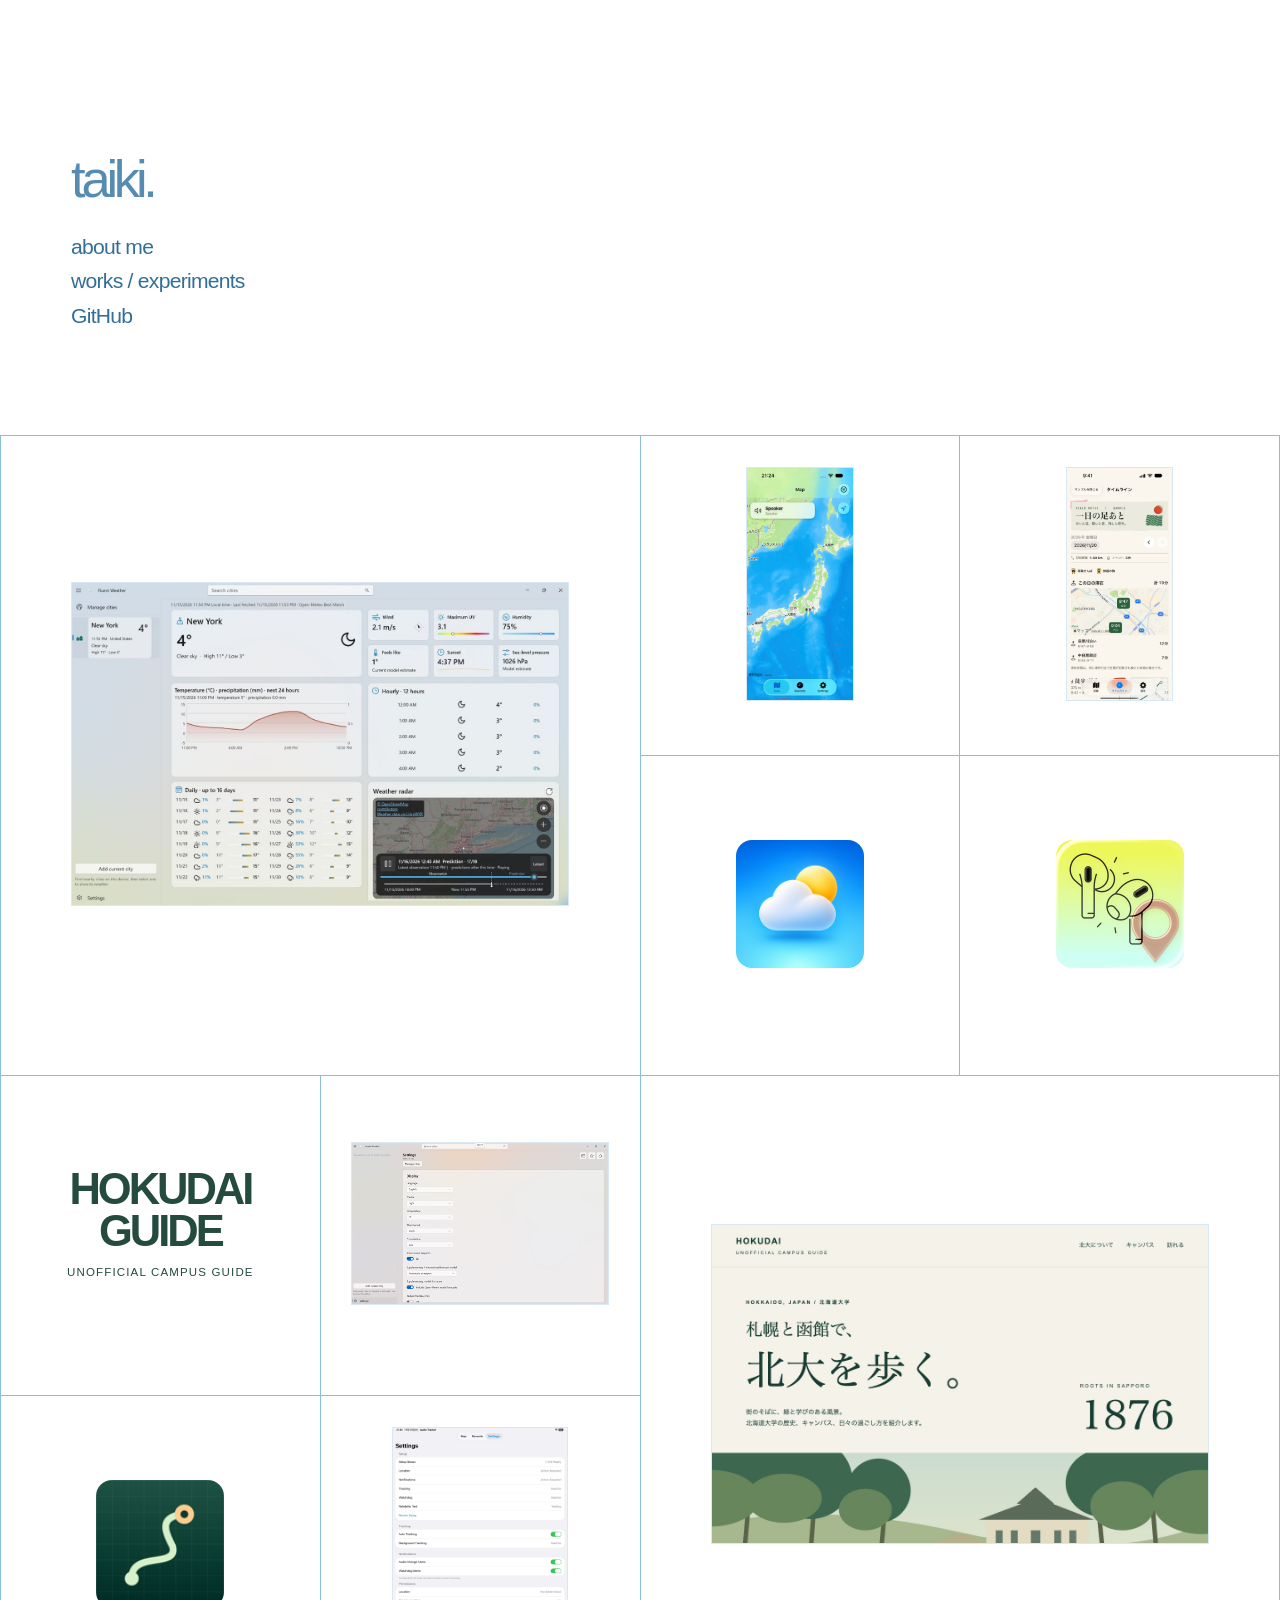
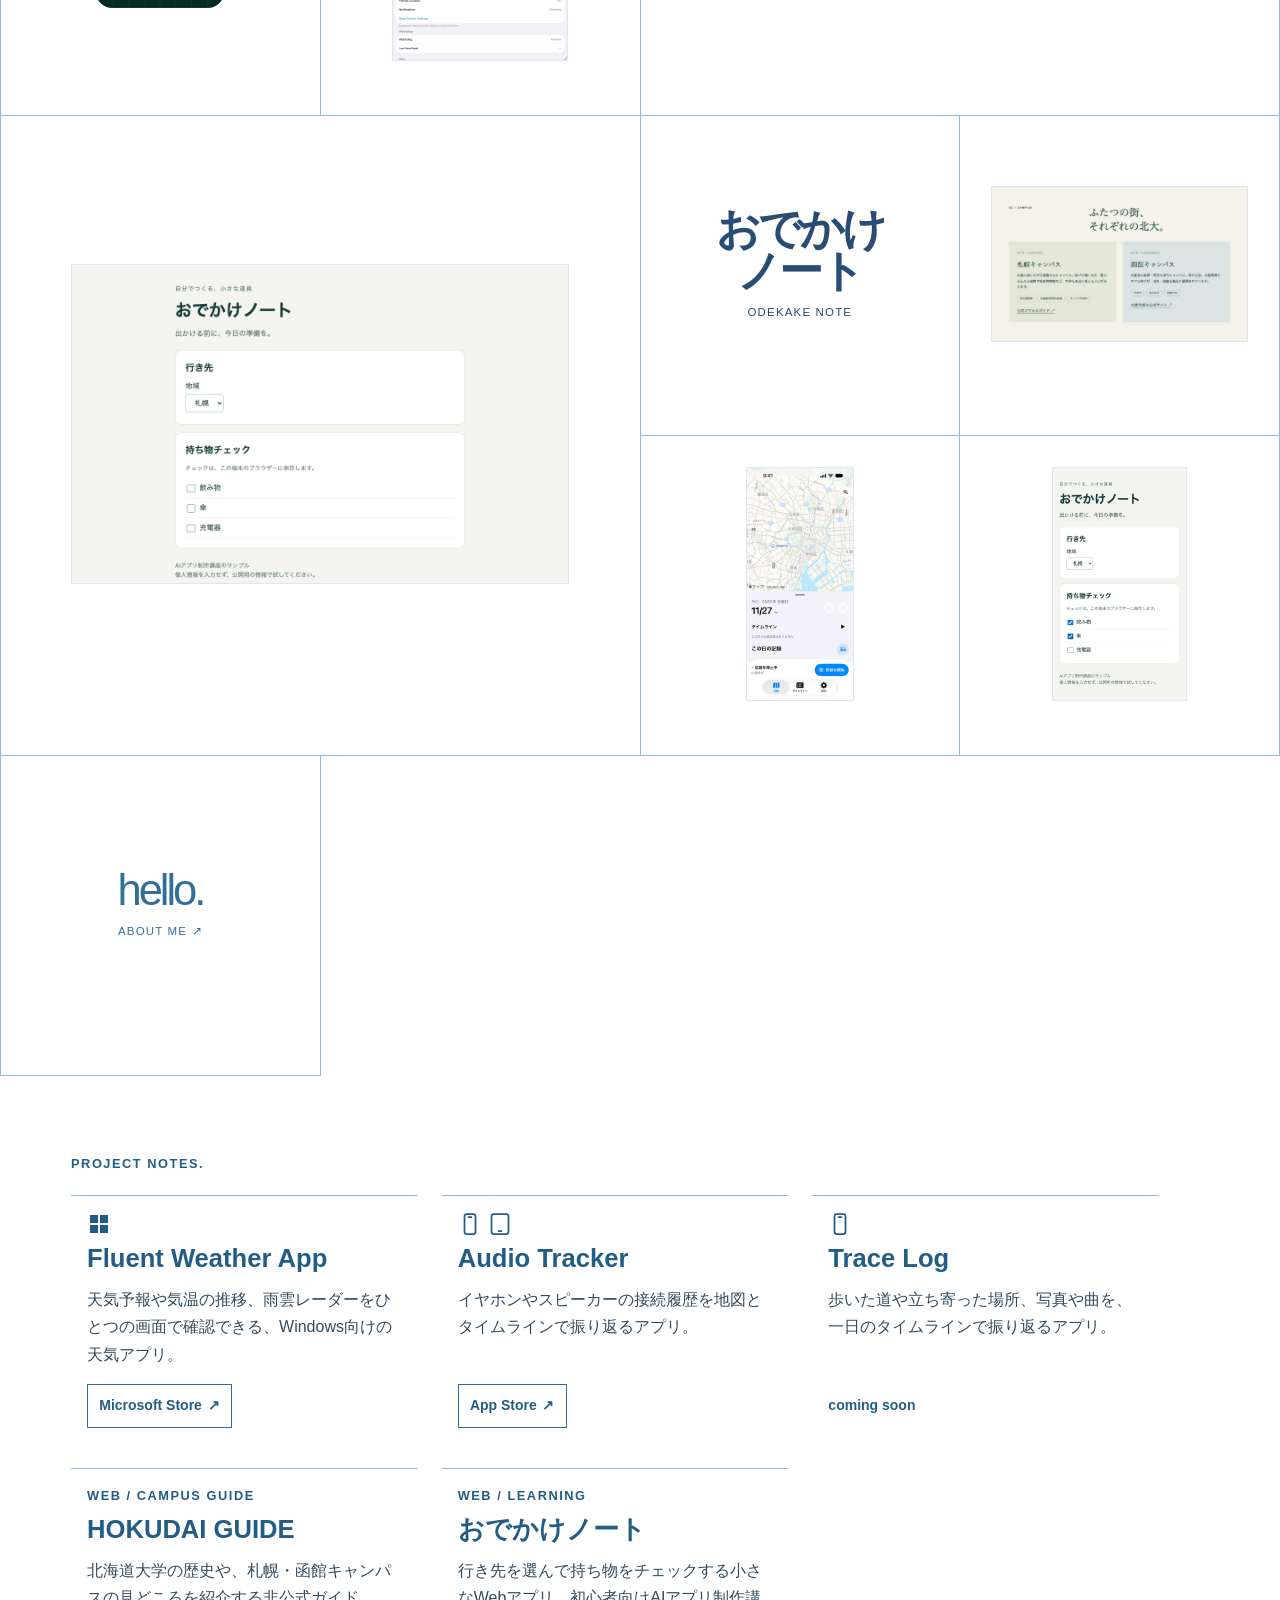
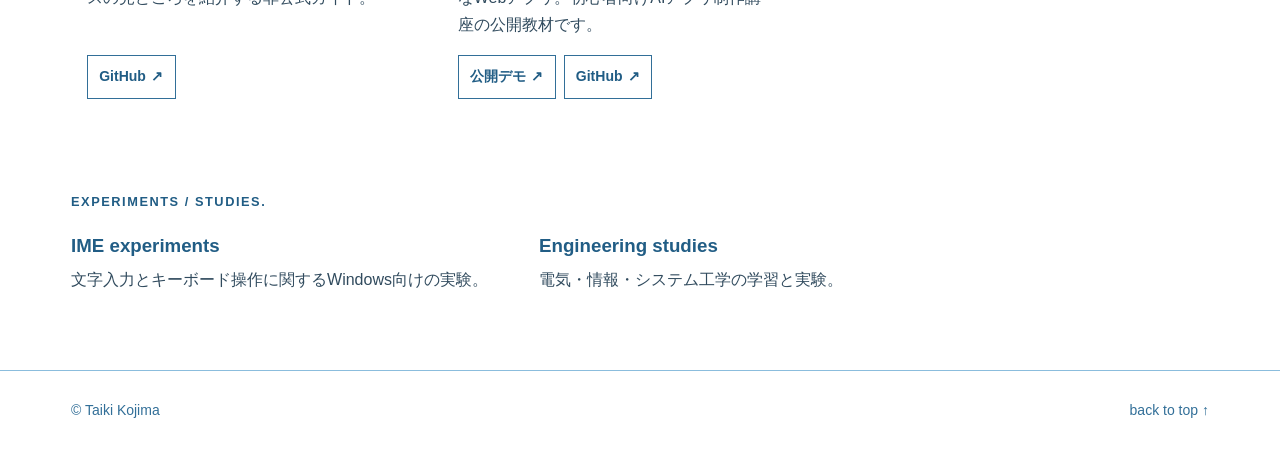
==== commit 7d18738d: "Restore mosaic gallery and feature public projects" ====
--- a/index.html
+++ b/index.html
@@ -22,54 +22,175 @@
   </header>
 
   <main id="works" tabindex="-1">
-    <section aria-labelledby="works-title">
-      <h2 class="section-label works-title" id="works-title" lang="en">selected works.</h2>
-      <div class="wall">
-        <article class="project project--featured" id="weather">
-          <a class="project-preview" href="./assets/fluent-weather.jpg">
-            <img src="./assets/fluent-weather.jpg" width="1200" height="780"
-                 alt="Fluent Weather App：天気予報、気温の推移、雨雲レーダーを表示する画面">
-            <span class="preview-hint">拡大 ↗</span>
-          </a>
-          <div class="project-copy">
-            <span class="section-label" lang="en">Windows</span>
-            <h3 lang="en">Fluent Weather App</h3>
-            <p>天気予報や気温の推移、雨雲レーダーをひとつの画面で確認できる、Windows向けの天気アプリ。</p>
-            <a class="text-link" href="https://apps.microsoft.com/detail/9mz2vc02xdx9?hl=ja-JP&amp;gl=JP" lang="en">Microsoft Store ↗</a>
-          </div>
-        </article>
-
-        <article class="project" id="audio">
-          <a class="project-preview" href="./assets/audio-tracker.webp">
-            <img src="./assets/audio-tracker.webp" width="640" height="1391"
-                 alt="Audio Tracker：地図と現在の音声出力先を表示する画面">
-            <span class="preview-hint">拡大 ↗</span>
-          </a>
-          <div class="project-copy">
-            <span class="section-label" lang="en">iOS / iPadOS</span>
-            <h3 lang="en">Audio Tracker</h3>
-            <p>イヤホンやスピーカーの接続履歴を地図とタイムラインで振り返るアプリ。</p>
-            <a class="text-link" href="https://apps.apple.com/jp/app/audio-tracker/id6833750273" lang="en">App Store ↗</a>
-          </div>
-        </article>
-
-        <article class="project" id="trace">
-          <a class="project-preview" href="./assets/trace-log.jpg">
-            <img src="./assets/trace-log.jpg" width="640" height="1391"
-                 alt="Trace Log：移動や滞在を地図と一覧で振り返るサンプルタイムライン">
-            <span class="preview-hint">拡大 ↗</span>
-          </a>
-          <div class="project-copy">
-            <span class="section-label" lang="en">iOS</span>
-            <h3 lang="en">Trace Log</h3>
-            <p>歩いた道や立ち寄った場所、写真や曲を、一日のタイムラインで振り返るアプリ。</p>
-            <a class="text-link" href="https://o-kagami.github.io/tracelog-support/">サポート ↗</a>
+    <section class="wall" aria-label="作品ギャラリー">
+      <a class="tile tile--large" href="#weather">
+        <img src="./assets/fluent-weather.jpg" width="1200" height="780"
+             alt="天気予報、気温の推移、雨雲レーダーを表示する画面">
+        <span class="tile-label" lang="en">Fluent Weather App / 01</span>
+      </a>
+      <a class="tile" href="#audio">
+        <img src="./assets/audio-tracker.webp" width="640" height="1391"
+             alt="iPhoneで地図と現在の音声出力先を表示する画面">
+        <span class="tile-label" lang="en">Audio Tracker / 01</span>
+      </a>
+      <a class="tile" href="#trace">
+        <img src="./assets/trace-log.jpg" width="640" height="1391"
+             alt="移動や滞在を地図と一覧で振り返るサンプルタイムライン">
+        <span class="tile-label" lang="en">Trace Log / 01</span>
+      </a>
+      <a class="tile tile--mark" href="#weather">
+        <img src="./assets/fluent-weather-icon.png" width="300" height="300" alt="" loading="lazy">
+        <span class="tile-label" lang="en">Fluent Weather App / icon</span>
+      </a>
+      <a class="tile tile--mark" href="#audio">
+        <img src="./assets/audio-tracker-icon.jpg" width="256" height="256" alt="" loading="lazy">
+        <span class="tile-label" lang="en">Audio Tracker / icon</span>
+      </a>
+
+      <a class="tile tile--mark" href="#hokudai-guide">
+        <span class="word-art" lang="en" aria-hidden="true">
+          HOKUDAI<br>GUIDE<small>UNOFFICIAL CAMPUS GUIDE</small>
+        </span>
+        <span class="tile-label" lang="en">HOKUDAI GUIDE / wordmark</span>
+      </a>
+      <a class="tile" href="#weather">
+        <img src="./assets/fluent-weather-settings.jpg" width="1000" height="633" loading="lazy"
+             alt="表示言語やテーマ、天気の単位を選べる設定画面">
+        <span class="tile-label" lang="en">Fluent Weather App / 02</span>
+      </a>
+      <a class="tile tile--large" href="#hokudai-guide">
+        <img src="./assets/hokudai-guide.jpg" width="1120" height="720" loading="lazy"
+             alt="「北大を歩く。」の見出しとキャンパスのイラストがあるトップ画面">
+        <span class="tile-label" lang="en">HOKUDAI GUIDE / 01</span>
+      </a>
+      <a class="tile tile--mark" href="#trace">
+        <img src="./assets/trace-log-icon.png" width="120" height="120" alt="" loading="lazy">
+        <span class="tile-label" lang="en">Trace Log / icon</span>
+      </a>
+      <a class="tile" href="#audio">
+        <img src="./assets/audio-tracker-ipad.webp" width="960" height="1280" loading="lazy"
+             alt="iPadで自動記録、通知、権限を確認する設定画面">
+        <span class="tile-label" lang="en">Audio Tracker / 02</span>
+      </a>
+
+      <a class="tile tile--large" href="#odekake">
+        <img src="./assets/odekake.jpg" width="1120" height="720" loading="lazy"
+             alt="行き先の選択と持ち物チェックができるパソコンでの画面">
+        <span class="tile-label">おでかけノート / 01</span>
+      </a>
+      <a class="tile tile--mark" href="#odekake">
+        <span class="word-art word-art--odekake" aria-hidden="true">
+          おでかけ<br>ノート<small lang="en">ODEKAKE NOTE</small>
+        </span>
+        <span class="tile-label">おでかけノート / ロゴ</span>
+      </a>
+      <a class="tile" href="#hokudai-guide">
+        <img src="./assets/hokudai-campuses.jpg" width="1120" height="682" loading="lazy"
+             alt="札幌と函館のキャンパスを紹介する画面">
+        <span class="tile-label" lang="en">HOKUDAI GUIDE / 02</span>
+      </a>
+      <a class="tile" href="#trace">
+        <img src="./assets/trace-log-record.jpg" width="640" height="1391" loading="lazy"
+             alt="移動の記録を始める画面">
+        <span class="tile-label" lang="en">Trace Log / 02</span>
+      </a>
+      <a class="tile" href="#odekake">
+        <img src="./assets/odekake-mobile.jpg" width="440" height="760" loading="lazy"
+             alt="スマートフォンで持ち物にチェックを入れた画面">
+        <span class="tile-label">おでかけノート / 02</span>
+      </a>
+      <a class="tile tile--mark" href="./about.html">
+        <span class="word-art word-art--about" lang="en" aria-hidden="true">
+          hello.<small>ABOUT ME ↗</small>
+        </span>
+        <span class="tile-label" lang="en">About me</span>
+      </a>
+    </section>
+
+    <section class="content-section" id="project-notes" aria-labelledby="projects-title">
+      <h2 class="section-label" id="projects-title" lang="en">project notes.</h2>
+      <div class="project-list">
+        <article class="project" id="weather" aria-labelledby="weather-title" tabindex="-1">
+          <div class="project-platforms" lang="en">
+            <svg viewBox="0 0 24 24" role="img" fill="currentColor">
+              <title>Windows</title>
+              <path d="M3 3h8v8H3zm10 0h8v8h-8zM3 13h8v8H3zm10 0h8v8h-8z"/>
+            </svg>
+          </div>
+          <h3 id="weather-title" lang="en">Fluent Weather App</h3>
+          <p>天気予報や気温の推移、雨雲レーダーをひとつの画面で確認できる、Windows向けの天気アプリ。</p>
+          <div class="project-links">
+            <a class="project-action" href="https://apps.microsoft.com/detail/9mz2vc02xdx9?hl=ja-JP&amp;gl=JP" lang="en">
+              Microsoft Store <span aria-hidden="true">↗</span>
+            </a>
+          </div>
+        </article>
+
+        <article class="project" id="audio" aria-labelledby="audio-title" tabindex="-1">
+          <div class="project-platforms" lang="en">
+            <svg viewBox="0 0 24 24" role="img" fill="none" stroke="currentColor" stroke-width="1.75" stroke-linecap="round">
+              <title>iPhone</title>
+              <rect x="6.5" y="2" width="11" height="20" rx="2.25"/>
+              <path d="M10.5 5h3"/>
+            </svg>
+            <svg viewBox="0 0 24 24" role="img" fill="none" stroke="currentColor" stroke-width="1.75" stroke-linecap="round">
+              <title>iPad</title>
+              <rect x="3.5" y="2" width="17" height="20" rx="2.25"/>
+              <path d="M10.5 19h3"/>
+            </svg>
+          </div>
+          <h3 id="audio-title" lang="en">Audio Tracker</h3>
+          <p>イヤホンやスピーカーの接続履歴を地図とタイムラインで振り返るアプリ。</p>
+          <div class="project-links">
+            <a class="project-action" href="https://apps.apple.com/jp/app/audio-tracker/id6833750273" lang="en">
+              App Store <span aria-hidden="true">↗</span>
+            </a>
+          </div>
+        </article>
+
+        <article class="project" id="trace" aria-labelledby="trace-title" tabindex="-1">
+          <div class="project-platforms" lang="en">
+            <svg viewBox="0 0 24 24" role="img" fill="none" stroke="currentColor" stroke-width="1.75" stroke-linecap="round">
+              <title>iPhone</title>
+              <rect x="6.5" y="2" width="11" height="20" rx="2.25"/>
+              <path d="M10.5 5h3"/>
+            </svg>
+          </div>
+          <h3 id="trace-title" lang="en">Trace Log</h3>
+          <p>歩いた道や立ち寄った場所、写真や曲を、一日のタイムラインで振り返るアプリ。</p>
+          <div class="project-links">
+            <span class="project-status" lang="en">coming soon</span>
+          </div>
+        </article>
+
+        <article class="project" id="hokudai-guide" aria-labelledby="hokudai-guide-title" tabindex="-1">
+          <span class="section-label" lang="en">Web / Campus guide</span>
+          <h3 id="hokudai-guide-title" lang="en">HOKUDAI GUIDE</h3>
+          <p>北海道大学の歴史や、札幌・函館キャンパスの見どころを紹介する非公式ガイド。</p>
+          <div class="project-links">
+            <a class="project-action" href="https://github.com/O-kagami/hokudai-guide" lang="en">
+              GitHub <span aria-hidden="true">↗</span>
+            </a>
+          </div>
+        </article>
+
+        <article class="project" id="odekake" aria-labelledby="odekake-title" tabindex="-1">
+          <span class="section-label" lang="en">Web / Learning</span>
+          <h3 id="odekake-title">おでかけノート</h3>
+          <p>行き先を選んで持ち物をチェックする小さなWebアプリ。初心者向けAIアプリ制作講座の公開教材です。</p>
+          <div class="project-links">
+            <a class="project-action" href="https://o-kagami.github.io/odekake/">
+              公開デモ <span aria-hidden="true">↗</span>
+            </a>
+            <a class="project-action" href="https://github.com/O-kagami/odekake" lang="en">
+              GitHub <span aria-hidden="true">↗</span>
+            </a>
           </div>
         </article>
       </div>
     </section>
 
-    <section class="experiments" id="project-notes" aria-labelledby="experiments-title">
+    <section class="content-section" id="experiments" aria-labelledby="experiments-title">
       <h2 class="section-label" id="experiments-title" lang="en">experiments / studies.</h2>
       <div class="experiment-list">
         <article id="ime">
--- a/styles.css
+++ b/styles.css
@@ -2,6 +2,8 @@
   --ink: #326f98;
   --rule: #8bbddd;
   --focus: #215d85;
+  --hover: #153e59;
+  --tint: #e3eff8;
   --paper: #fff;
   --body: #314b5e;
   --gutter: 5.55vw;
@@ -18,6 +20,7 @@
 }
 a { color: inherit; text-decoration: none; text-underline-offset: .18em; }
 a:hover, a[aria-current="page"] { text-decoration: underline; }
+a:hover, a:focus-visible { color: var(--hover); }
 a:focus-visible { outline: 2px solid var(--focus); outline-offset: 4px; }
 .text-link { color: var(--focus); text-decoration: underline; }
 .skip {
@@ -43,6 +46,7 @@
 .wordmark {
   display: inline-block;
   margin: 0 0 24px;
+  color: #568bb2;
   font-size: clamp(38px, 4.1vw, 66px);
   font-weight: 500;
   letter-spacing: -.08em;
@@ -64,61 +68,138 @@
   letter-spacing: .12em;
   text-transform: uppercase;
 }
-.works-title { padding: 0 var(--gutter) 1rem; }
 .wall {
   display: grid;
   grid-template-columns: repeat(4, minmax(0, 1fr));
+  grid-auto-rows: 25vw;
   border-block-start: 1px solid var(--rule);
   border-inline-start: 1px solid var(--rule);
 }
-.project {
-  display: flex;
-  flex-direction: column;
+.tile {
+  display: grid;
+  grid-template: minmax(0, 1fr) auto / minmax(0, 1fr);
+  place-items: center;
+  gap: .5rem;
+  min-width: 0;
+  padding: clamp(.65rem, 2.4vw, 2.25rem);
   border-inline-end: 1px solid var(--rule);
   border-block-end: 1px solid var(--rule);
 }
-.project--featured { grid-column: span 2; }
-.project-preview {
-  display: grid;
-  grid-template: minmax(0, 1fr) auto / minmax(0, 1fr);
-  place-items: center;
-  gap: .625rem;
-  height: clamp(17rem, 31vw, 34rem);
-  padding: clamp(1rem, 2.4vw, 2.25rem);
-  background: #f4f8fb;
-  border-block-end: 1px solid var(--rule);
-}
-.project-preview img {
+.tile--large {
+  grid-column: span 2;
+  grid-row: span 2;
+  padding: clamp(1rem, 5.5vw, 5rem);
+}
+.tile img {
   display: block;
   width: auto;
   height: auto;
   max-width: 100%;
   max-height: 100%;
-  border-radius: 6px;
-  box-shadow: 0 3px 12px #215d8522;
-}
-.project-preview:focus-visible { outline-offset: -4px; }
-.project-preview:hover { text-decoration: none; }
-.project-preview:hover .preview-hint { text-decoration: underline; }
-.preview-hint {
-  justify-self: end;
-  color: var(--focus);
-  font-size: .8rem;
-  line-height: 1.25;
-}
-.project-copy {
-  display: flex;
-  flex: 1;
+  object-fit: contain;
+  outline: 1px solid #d8e8f4;
+  outline-offset: -1px;
+}
+.tile--mark img {
+  width: clamp(4rem, 10vw, 8rem);
+  border-radius: 1rem;
+  outline: none;
+}
+.tile:focus-visible, .tile:active {
+  background: var(--tint);
+  text-decoration: none;
+}
+.tile:focus-visible { outline-offset: -4px; }
+.tile-label {
+  justify-self: start;
+  color: var(--focus);
+  font-size: .75rem;
+  line-height: 1.3;
+}
+@media (hover: hover) {
+  .tile:hover { background: var(--tint); text-decoration: none; }
+}
+@media (hover: hover) and (min-width: 701px) {
+  .tile-label { opacity: 0; }
+  .tile:hover .tile-label, .tile:focus-visible .tile-label { opacity: 1; }
+}
+.word-art {
+  color: #244b3e;
+  font-size: clamp(1.2rem, 3.4vw, 3.5rem);
+  font-weight: 700;
+  letter-spacing: -.07em;
+  line-height: .98;
+  text-align: center;
+}
+.word-art small {
+  display: block;
+  margin-top: .75rem;
+  font-size: clamp(.55rem, .9vw, .8rem);
+  font-weight: 500;
+  letter-spacing: .1em;
+  line-height: 1.3;
+}
+.word-art--odekake { color: #294c74; }
+.word-art--about { color: var(--ink); font-weight: 500; }
+
+.content-section { padding: clamp(2.5rem, 6vw, 5rem) var(--gutter); }
+.content-section + .content-section { padding-block-start: 0; }
+.project-list {
+  display: grid;
+  grid-template-columns: repeat(auto-fit, minmax(min(100%, 19rem), 1fr));
+  gap: 1.5rem;
+  max-width: 68rem;
+  margin-top: 1.25rem;
+}
+.project {
+  display: flex;
   flex-direction: column;
   align-items: flex-start;
-  padding: clamp(1rem, 2.4vw, 2.25rem);
-}
+  padding: 1rem;
+  border-block-start: 1px solid var(--rule);
+  scroll-margin-block-start: 1.5rem;
+}
+.project:target { background: #f3f8fc; }
+.project-platforms {
+  display: flex;
+  gap: .4rem;
+  color: var(--focus);
+}
+.project-platforms svg { display: block; width: 1.5rem; height: 1.5rem; }
 h3 { color: var(--focus); line-height: 1.35; }
 .project h3 { margin: .35rem 0 .65rem; font-size: clamp(1.25rem, 2vw, 1.85rem); }
 .project p { margin: 0 0 1rem; }
-.project .text-link { margin-top: auto; font-size: .9rem; }
-
-.experiments { padding: clamp(2.5rem, 6vw, 5rem) var(--gutter); }
+.project-links {
+  display: flex;
+  flex-wrap: wrap;
+  gap: .5rem;
+  margin-top: auto;
+}
+.project-action, .project-status {
+  display: inline-flex;
+  align-items: center;
+  min-height: 2.75rem;
+  color: var(--focus);
+  font-size: .875rem;
+  font-weight: 700;
+  line-height: 1.2;
+}
+.project-action {
+  gap: .4em;
+  padding: .5rem .7rem;
+  border: 1px solid var(--ink);
+  background: var(--paper);
+}
+.project-action:hover, .project-action:focus-visible {
+  border-color: var(--hover);
+  background: var(--hover);
+  color: var(--paper);
+  text-decoration: none;
+}
+@media (hover: hover) {
+  .project:hover { background: var(--tint); }
+}
+
 .experiment-list {
   display: grid;
   grid-template-columns: repeat(auto-fit, minmax(min(100%, 18rem), 1fr));
@@ -187,8 +268,11 @@
 .timeline p { margin: 0; }
 
 @media (max-width: 900px) {
-  .wall { grid-template-columns: repeat(2, minmax(0, 1fr)); }
-  .project-preview { height: clamp(17rem, 46vw, 25rem); }
+  .wall {
+    grid-template-columns: repeat(2, minmax(0, 1fr));
+    grid-auto-rows: min(50vw, 22.5rem);
+  }
+  .tile--large { grid-row: span 1; }
 }
 @media (max-width: 700px) {
   :root { --gutter: 8.2vw; }
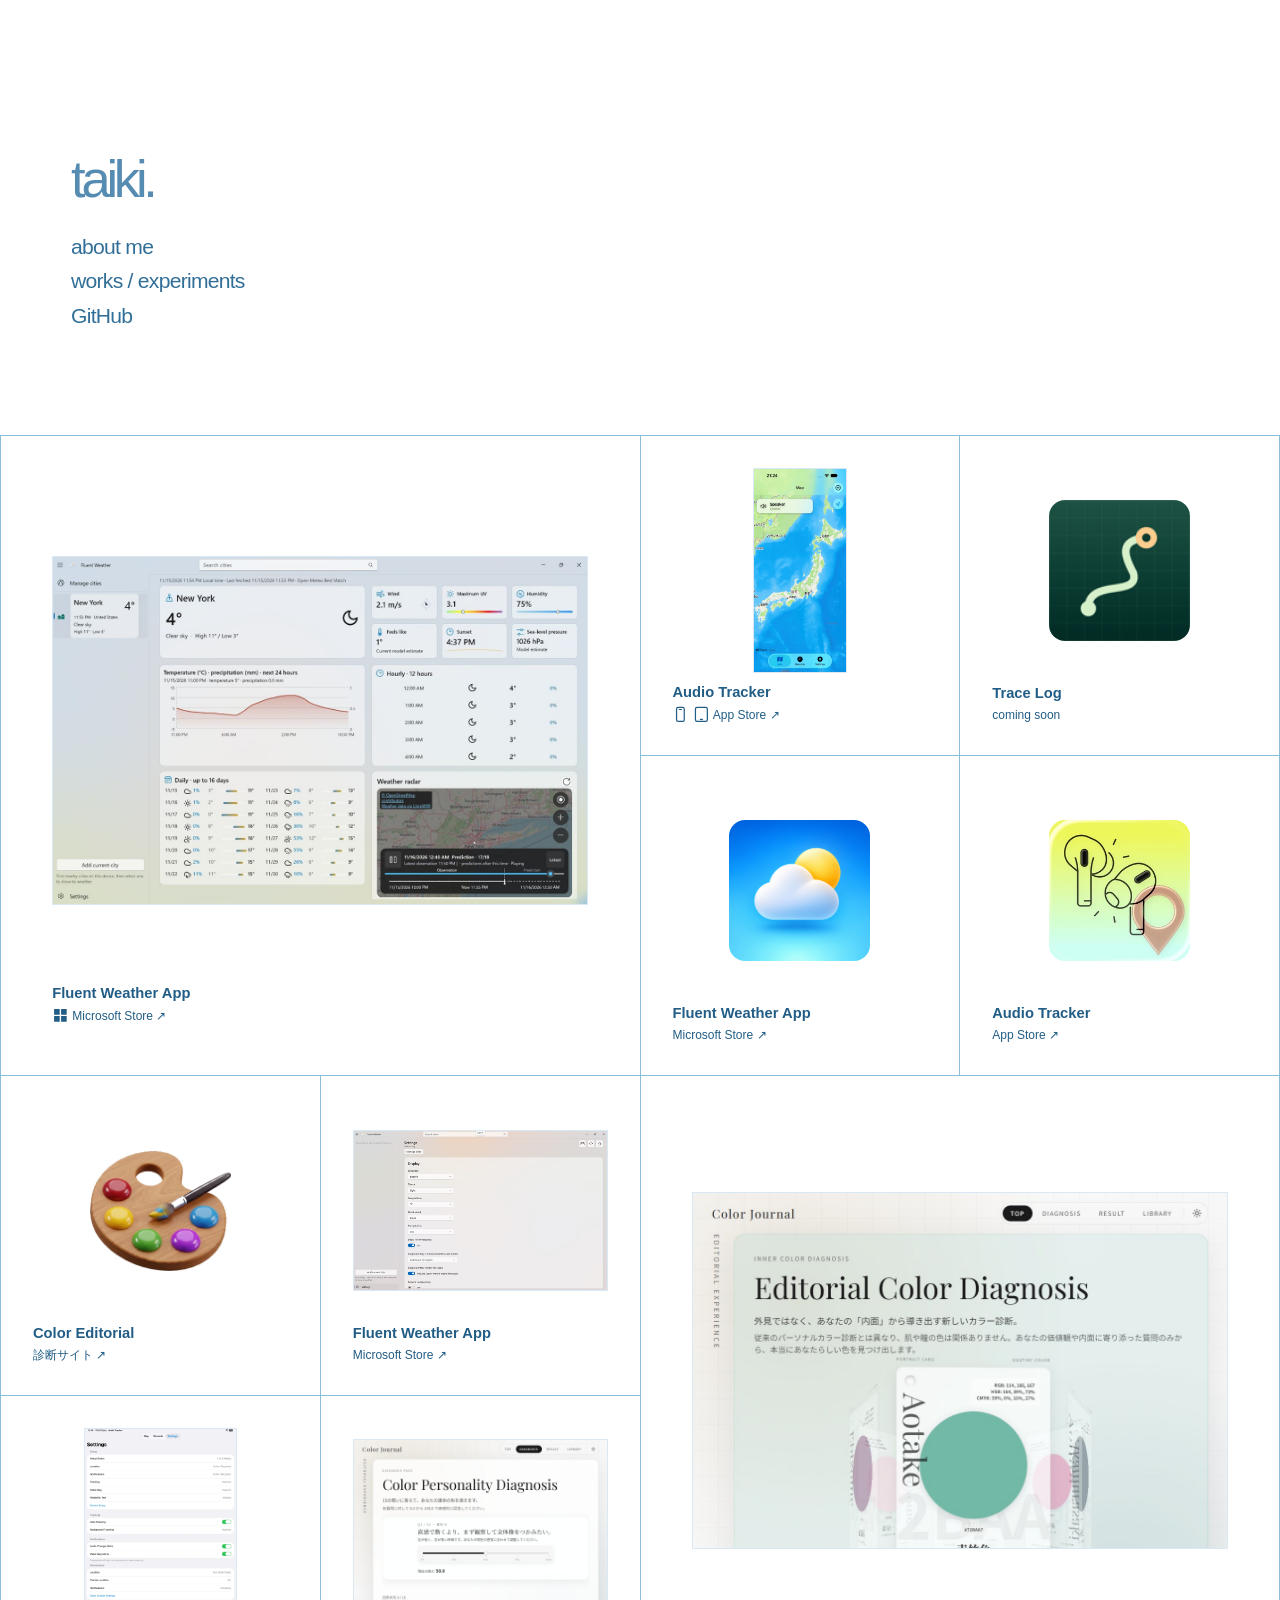
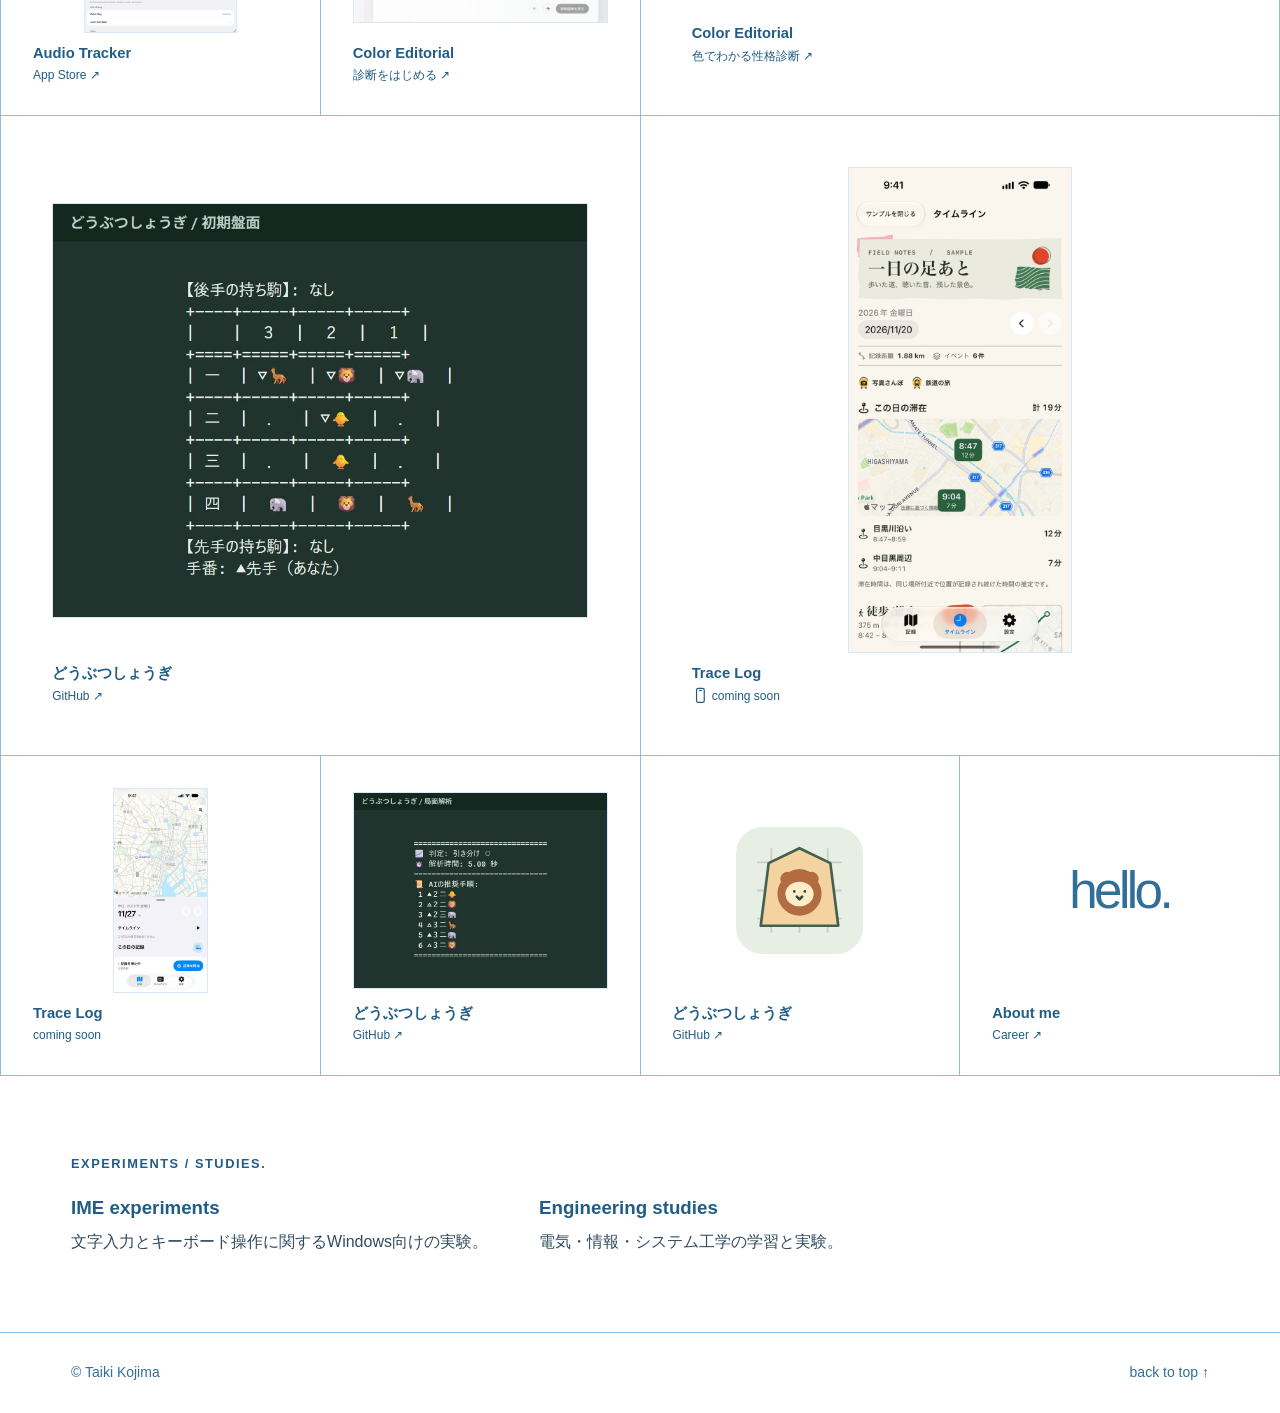
==== commit a3f46757: "Feature color diagnosis and shogi with tilting tiles" ====
--- a/index.html
+++ b/index.html
@@ -3,10 +3,11 @@
 <head>
 <meta charset="utf-8">
 <meta name="viewport" content="width=device-width, initial-scale=1">
-<meta name="description" content="Taiki Kojima — a collection of personal projects, experiments and notes.">
+<meta name="description" content="Taiki Kojima — a collection of personal projects and experiments.">
 <meta name="theme-color" content="#ffffff">
 <title>taiki — personal portfolio</title>
 <link rel="stylesheet" href="./styles.css">
+<script src="./tile-motion.js" defer></script>
 </head>
 <body>
   <a class="skip" href="#works">作品一覧へ移動</a>
@@ -22,171 +23,167 @@
   </header>
 
   <main id="works" tabindex="-1">
+    <svg class="icon-library" width="0" height="0" aria-hidden="true">
+      <symbol id="icon-windows" viewBox="0 0 24 24">
+        <path fill="currentColor" d="M3 3h8v8H3zm10 0h8v8h-8zM3 13h8v8H3zm10 0h8v8h-8z"/>
+      </symbol>
+      <symbol id="icon-iphone" viewBox="0 0 24 24" fill="none" stroke="currentColor" stroke-width="1.75" stroke-linecap="round">
+        <rect x="6.5" y="2" width="11" height="20" rx="2.25"/>
+        <path d="M10.5 5h3"/>
+      </symbol>
+      <symbol id="icon-ipad" viewBox="0 0 24 24" fill="none" stroke="currentColor" stroke-width="1.75" stroke-linecap="round">
+        <rect x="3.5" y="2" width="17" height="20" rx="2.25"/>
+        <path d="M10.5 19h3"/>
+      </symbol>
+    </svg>
+
     <section class="wall" aria-label="作品ギャラリー">
-      <a class="tile tile--large" href="#weather">
-        <img src="./assets/fluent-weather.jpg" width="1200" height="780"
-             alt="天気予報、気温の推移、雨雲レーダーを表示する画面">
-        <span class="tile-label" lang="en">Fluent Weather App / 01</span>
-      </a>
-      <a class="tile" href="#audio">
-        <img src="./assets/audio-tracker.webp" width="640" height="1391"
-             alt="iPhoneで地図と現在の音声出力先を表示する画面">
-        <span class="tile-label" lang="en">Audio Tracker / 01</span>
-      </a>
-      <a class="tile" href="#trace">
-        <img src="./assets/trace-log.jpg" width="640" height="1391"
-             alt="移動や滞在を地図と一覧で振り返るサンプルタイムライン">
-        <span class="tile-label" lang="en">Trace Log / 01</span>
-      </a>
-      <a class="tile tile--mark" href="#weather">
-        <img src="./assets/fluent-weather-icon.png" width="300" height="300" alt="" loading="lazy">
-        <span class="tile-label" lang="en">Fluent Weather App / icon</span>
-      </a>
-      <a class="tile tile--mark" href="#audio">
-        <img src="./assets/audio-tracker-icon.jpg" width="256" height="256" alt="" loading="lazy">
-        <span class="tile-label" lang="en">Audio Tracker / icon</span>
-      </a>
-
-      <a class="tile tile--mark" href="#hokudai-guide">
-        <span class="word-art" lang="en" aria-hidden="true">
-          HOKUDAI<br>GUIDE<small>UNOFFICIAL CAMPUS GUIDE</small>
-        </span>
-        <span class="tile-label" lang="en">HOKUDAI GUIDE / wordmark</span>
-      </a>
-      <a class="tile" href="#weather">
-        <img src="./assets/fluent-weather-settings.jpg" width="1000" height="633" loading="lazy"
-             alt="表示言語やテーマ、天気の単位を選べる設定画面">
-        <span class="tile-label" lang="en">Fluent Weather App / 02</span>
-      </a>
-      <a class="tile tile--large" href="#hokudai-guide">
-        <img src="./assets/hokudai-guide.jpg" width="1120" height="720" loading="lazy"
-             alt="「北大を歩く。」の見出しとキャンパスのイラストがあるトップ画面">
-        <span class="tile-label" lang="en">HOKUDAI GUIDE / 01</span>
-      </a>
-      <a class="tile tile--mark" href="#trace">
-        <img src="./assets/trace-log-icon.png" width="120" height="120" alt="" loading="lazy">
-        <span class="tile-label" lang="en">Trace Log / icon</span>
-      </a>
-      <a class="tile" href="#audio">
-        <img src="./assets/audio-tracker-ipad.webp" width="960" height="1280" loading="lazy"
-             alt="iPadで自動記録、通知、権限を確認する設定画面">
-        <span class="tile-label" lang="en">Audio Tracker / 02</span>
-      </a>
-
-      <a class="tile tile--large" href="#odekake">
-        <img src="./assets/odekake.jpg" width="1120" height="720" loading="lazy"
-             alt="行き先の選択と持ち物チェックができるパソコンでの画面">
-        <span class="tile-label">おでかけノート / 01</span>
-      </a>
-      <a class="tile tile--mark" href="#odekake">
-        <span class="word-art word-art--odekake" aria-hidden="true">
-          おでかけ<br>ノート<small lang="en">ODEKAKE NOTE</small>
-        </span>
-        <span class="tile-label">おでかけノート / ロゴ</span>
-      </a>
-      <a class="tile" href="#hokudai-guide">
-        <img src="./assets/hokudai-campuses.jpg" width="1120" height="682" loading="lazy"
-             alt="札幌と函館のキャンパスを紹介する画面">
-        <span class="tile-label" lang="en">HOKUDAI GUIDE / 02</span>
-      </a>
-      <a class="tile" href="#trace">
-        <img src="./assets/trace-log-record.jpg" width="640" height="1391" loading="lazy"
-             alt="移動の記録を始める画面">
-        <span class="tile-label" lang="en">Trace Log / 02</span>
-      </a>
-      <a class="tile" href="#odekake">
-        <img src="./assets/odekake-mobile.jpg" width="440" height="760" loading="lazy"
-             alt="スマートフォンで持ち物にチェックを入れた画面">
-        <span class="tile-label">おでかけノート / 02</span>
-      </a>
-      <a class="tile tile--mark" href="./about.html">
-        <span class="word-art word-art--about" lang="en" aria-hidden="true">
-          hello.<small>ABOUT ME ↗</small>
-        </span>
-        <span class="tile-label" lang="en">About me</span>
-      </a>
-    </section>
-
-    <section class="content-section" id="project-notes" aria-labelledby="projects-title">
-      <h2 class="section-label" id="projects-title" lang="en">project notes.</h2>
-      <div class="project-list">
-        <article class="project" id="weather" aria-labelledby="weather-title" tabindex="-1">
-          <div class="project-platforms" lang="en">
-            <svg viewBox="0 0 24 24" role="img" fill="currentColor">
-              <title>Windows</title>
-              <path d="M3 3h8v8H3zm10 0h8v8h-8zM3 13h8v8H3zm10 0h8v8h-8z"/>
-            </svg>
-          </div>
-          <h3 id="weather-title" lang="en">Fluent Weather App</h3>
-          <p>天気予報や気温の推移、雨雲レーダーをひとつの画面で確認できる、Windows向けの天気アプリ。</p>
-          <div class="project-links">
-            <a class="project-action" href="https://apps.microsoft.com/detail/9mz2vc02xdx9?hl=ja-JP&amp;gl=JP" lang="en">
+      <div class="tile tile--large" id="weather">
+        <a class="tile-face" href="https://apps.microsoft.com/detail/9mz2vc02xdx9?hl=ja-JP&amp;gl=JP">
+          <img class="tile-art" src="./assets/fluent-weather.jpg" width="1200" height="780"
+               alt="天気予報、気温の推移、雨雲レーダーを表示する画面">
+          <span class="tile-label" lang="en">
+            <strong>Fluent Weather App</strong>
+            <span class="tile-meta">
+              <svg role="img" aria-label="Windows"><use href="#icon-windows"/></svg>
               Microsoft Store <span aria-hidden="true">↗</span>
-            </a>
-          </div>
-        </article>
-
-        <article class="project" id="audio" aria-labelledby="audio-title" tabindex="-1">
-          <div class="project-platforms" lang="en">
-            <svg viewBox="0 0 24 24" role="img" fill="none" stroke="currentColor" stroke-width="1.75" stroke-linecap="round">
-              <title>iPhone</title>
-              <rect x="6.5" y="2" width="11" height="20" rx="2.25"/>
-              <path d="M10.5 5h3"/>
-            </svg>
-            <svg viewBox="0 0 24 24" role="img" fill="none" stroke="currentColor" stroke-width="1.75" stroke-linecap="round">
-              <title>iPad</title>
-              <rect x="3.5" y="2" width="17" height="20" rx="2.25"/>
-              <path d="M10.5 19h3"/>
-            </svg>
-          </div>
-          <h3 id="audio-title" lang="en">Audio Tracker</h3>
-          <p>イヤホンやスピーカーの接続履歴を地図とタイムラインで振り返るアプリ。</p>
-          <div class="project-links">
-            <a class="project-action" href="https://apps.apple.com/jp/app/audio-tracker/id6833750273" lang="en">
+            </span>
+          </span>
+        </a>
+      </div>
+      <div class="tile" id="audio">
+        <a class="tile-face" href="https://apps.apple.com/jp/app/audio-tracker/id6833750273">
+          <img class="tile-art" src="./assets/audio-tracker.webp" width="640" height="1391"
+               alt="iPhoneで地図と現在の音声出力先を表示する画面">
+          <span class="tile-label" lang="en">
+            <strong>Audio Tracker</strong>
+            <span class="tile-meta">
+              <svg role="img" aria-label="iPhone"><use href="#icon-iphone"/></svg>
+              <svg role="img" aria-label="iPad"><use href="#icon-ipad"/></svg>
               App Store <span aria-hidden="true">↗</span>
-            </a>
-          </div>
-        </article>
-
-        <article class="project" id="trace" aria-labelledby="trace-title" tabindex="-1">
-          <div class="project-platforms" lang="en">
-            <svg viewBox="0 0 24 24" role="img" fill="none" stroke="currentColor" stroke-width="1.75" stroke-linecap="round">
-              <title>iPhone</title>
-              <rect x="6.5" y="2" width="11" height="20" rx="2.25"/>
-              <path d="M10.5 5h3"/>
-            </svg>
-          </div>
-          <h3 id="trace-title" lang="en">Trace Log</h3>
-          <p>歩いた道や立ち寄った場所、写真や曲を、一日のタイムラインで振り返るアプリ。</p>
-          <div class="project-links">
-            <span class="project-status" lang="en">coming soon</span>
-          </div>
-        </article>
-
-        <article class="project" id="hokudai-guide" aria-labelledby="hokudai-guide-title" tabindex="-1">
-          <span class="section-label" lang="en">Web / Campus guide</span>
-          <h3 id="hokudai-guide-title" lang="en">HOKUDAI GUIDE</h3>
-          <p>北海道大学の歴史や、札幌・函館キャンパスの見どころを紹介する非公式ガイド。</p>
-          <div class="project-links">
-            <a class="project-action" href="https://github.com/O-kagami/hokudai-guide" lang="en">
-              GitHub <span aria-hidden="true">↗</span>
-            </a>
-          </div>
-        </article>
-
-        <article class="project" id="odekake" aria-labelledby="odekake-title" tabindex="-1">
-          <span class="section-label" lang="en">Web / Learning</span>
-          <h3 id="odekake-title">おでかけノート</h3>
-          <p>行き先を選んで持ち物をチェックする小さなWebアプリ。初心者向けAIアプリ制作講座の公開教材です。</p>
-          <div class="project-links">
-            <a class="project-action" href="https://o-kagami.github.io/odekake/">
-              公開デモ <span aria-hidden="true">↗</span>
-            </a>
-            <a class="project-action" href="https://github.com/O-kagami/odekake" lang="en">
-              GitHub <span aria-hidden="true">↗</span>
-            </a>
-          </div>
-        </article>
+            </span>
+          </span>
+        </a>
+      </div>
+      <div class="tile tile--mark">
+        <div class="tile-face">
+          <img class="tile-art" src="./assets/trace-log-icon.png" width="120" height="120" alt="Trace Logのアイコン" loading="lazy">
+          <span class="tile-label" lang="en"><strong>Trace Log</strong><span class="tile-meta">coming soon</span></span>
+        </div>
+      </div>
+      <div class="tile tile--mark">
+        <a class="tile-face" href="https://apps.microsoft.com/detail/9mz2vc02xdx9?hl=ja-JP&amp;gl=JP">
+          <img class="tile-art" src="./assets/fluent-weather-icon.png" width="300" height="300" alt="Fluent Weather Appのアイコン" loading="lazy">
+          <span class="tile-label" lang="en">
+            <strong>Fluent Weather App</strong><span class="tile-meta">Microsoft Store <span aria-hidden="true">↗</span></span>
+          </span>
+        </a>
+      </div>
+      <div class="tile tile--mark">
+        <a class="tile-face" href="https://apps.apple.com/jp/app/audio-tracker/id6833750273">
+          <img class="tile-art" src="./assets/audio-tracker-icon.jpg" width="256" height="256" alt="Audio Trackerのアイコン" loading="lazy">
+          <span class="tile-label" lang="en">
+            <strong>Audio Tracker</strong><span class="tile-meta">App Store <span aria-hidden="true">↗</span></span>
+          </span>
+        </a>
+      </div>
+
+      <div class="tile tile--mark">
+        <a class="tile-face" href="https://my-color-app-inky.vercel.app/">
+          <img class="tile-art" src="./assets/color-editorial-icon.webp" width="288" height="245" alt="絵の具のパレットのアイコン" loading="lazy">
+          <span class="tile-label">
+            <strong lang="en">Color Editorial</strong><span class="tile-meta">診断サイト <span aria-hidden="true">↗</span></span>
+          </span>
+        </a>
+      </div>
+      <div class="tile">
+        <a class="tile-face" href="https://apps.microsoft.com/detail/9mz2vc02xdx9?hl=ja-JP&amp;gl=JP">
+          <img class="tile-art" src="./assets/fluent-weather-settings.jpg" width="1000" height="633" loading="lazy"
+               alt="表示言語やテーマ、天気の単位を選べる設定画面">
+          <span class="tile-label" lang="en">
+            <strong>Fluent Weather App</strong><span class="tile-meta">Microsoft Store <span aria-hidden="true">↗</span></span>
+          </span>
+        </a>
+      </div>
+      <div class="tile tile--large" id="color">
+        <a class="tile-face" href="https://my-color-app-inky.vercel.app/">
+          <img class="tile-art" src="./assets/color-editorial.jpg" width="1080" height="720" loading="lazy"
+               alt="さまざまな色のカードが並ぶ性格診断サイトのトップ画面">
+          <span class="tile-label">
+            <strong lang="en">Color Editorial</strong><span class="tile-meta">色でわかる性格診断 <span aria-hidden="true">↗</span></span>
+          </span>
+        </a>
+      </div>
+      <div class="tile">
+        <a class="tile-face" href="https://apps.apple.com/jp/app/audio-tracker/id6833750273">
+          <img class="tile-art" src="./assets/audio-tracker-ipad.webp" width="960" height="1280" loading="lazy"
+               alt="iPadで自動記録、通知、権限を確認する設定画面">
+          <span class="tile-label" lang="en">
+            <strong>Audio Tracker</strong><span class="tile-meta">App Store <span aria-hidden="true">↗</span></span>
+          </span>
+        </a>
+      </div>
+      <div class="tile">
+        <a class="tile-face" href="https://my-color-app-inky.vercel.app/diagnosis">
+          <img class="tile-art" src="./assets/color-diagnosis.jpg" width="1080" height="780" loading="lazy"
+               alt="質問ごとにスライダーで回答を選ぶ色の性格診断画面">
+          <span class="tile-label">
+            <strong lang="en">Color Editorial</strong><span class="tile-meta">診断をはじめる <span aria-hidden="true">↗</span></span>
+          </span>
+        </a>
+      </div>
+
+      <div class="tile tile--large" id="dobutsu">
+        <a class="tile-face" href="https://github.com/O-kagami/DobutsuShogi">
+          <img class="tile-art" src="./assets/dobutsu-board.jpg" width="840" height="650" loading="lazy"
+               alt="どうぶつしょうぎの初期盤面を表示したプログラムの実行結果">
+          <span class="tile-label">
+            <strong>どうぶつしょうぎ</strong><span class="tile-meta" lang="en">GitHub <span aria-hidden="true">↗</span></span>
+          </span>
+        </a>
+      </div>
+      <div class="tile tile--large" id="trace">
+        <div class="tile-face">
+          <img class="tile-art" src="./assets/trace-log.jpg" width="640" height="1391" loading="lazy"
+               alt="移動や滞在を地図と一覧で振り返るサンプルタイムライン">
+          <span class="tile-label" lang="en">
+            <strong>Trace Log</strong>
+            <span class="tile-meta">
+              <svg role="img" aria-label="iPhone"><use href="#icon-iphone"/></svg>
+              coming soon
+            </span>
+          </span>
+        </div>
+      </div>
+      <div class="tile">
+        <div class="tile-face">
+          <img class="tile-art" src="./assets/trace-log-record.jpg" width="640" height="1391" loading="lazy"
+               alt="移動の記録を始める画面">
+          <span class="tile-label" lang="en"><strong>Trace Log</strong><span class="tile-meta">coming soon</span></span>
+        </div>
+      </div>
+      <div class="tile">
+        <a class="tile-face" href="https://github.com/O-kagami/DobutsuShogi">
+          <img class="tile-art" src="./assets/dobutsu-analysis.jpg" width="840" height="650" loading="lazy"
+               alt="どうぶつしょうぎの局面解析と、AIが推奨する棋譜の実行結果">
+          <span class="tile-label">
+            <strong>どうぶつしょうぎ</strong><span class="tile-meta" lang="en">GitHub <span aria-hidden="true">↗</span></span>
+          </span>
+        </a>
+      </div>
+      <div class="tile tile--mark">
+        <a class="tile-face" href="https://github.com/O-kagami/DobutsuShogi">
+          <img class="tile-art" src="./assets/dobutsu-mark.svg" width="160" height="160" alt="ライオンの駒をモチーフにしたマーク" loading="lazy">
+          <span class="tile-label">
+            <strong>どうぶつしょうぎ</strong><span class="tile-meta" lang="en">GitHub <span aria-hidden="true">↗</span></span>
+          </span>
+        </a>
+      </div>
+      <div class="tile tile--mark">
+        <a class="tile-face" href="./about.html" lang="en">
+          <span class="word-art" aria-hidden="true">hello.</span>
+          <span class="tile-label"><strong>About me</strong><span class="tile-meta">Career <span aria-hidden="true">↗</span></span></span>
+        </a>
       </div>
     </section>
 
--- a/styles.css
+++ b/styles.css
@@ -59,6 +59,20 @@
   line-height: 1.65;
   letter-spacing: -.035em;
 }
+.nav a:any-link { position: relative; text-decoration: none; }
+.nav a::after {
+  content: "";
+  position: absolute;
+  inset-inline: 0;
+  inset-block-end: .16em;
+  height: 1px;
+  background: currentColor;
+  transform: scaleX(0);
+  transform-origin: left;
+  transition: transform .24s ease;
+}
+.nav a[aria-current="page"]::after { transform: scaleX(.35); }
+.nav a:hover::after, .nav a:focus-visible::after { transform: scaleX(1); }
 
 .section-label {
   margin: 0;
@@ -68,6 +82,7 @@
   letter-spacing: .12em;
   text-transform: uppercase;
 }
+.icon-library { position: absolute; }
 .wall {
   display: grid;
   grid-template-columns: repeat(4, minmax(0, 1fr));
@@ -76,21 +91,29 @@
   border-inline-start: 1px solid var(--rule);
 }
 .tile {
-  display: grid;
-  grid-template: minmax(0, 1fr) auto / minmax(0, 1fr);
-  place-items: center;
-  gap: .5rem;
   min-width: 0;
-  padding: clamp(.65rem, 2.4vw, 2.25rem);
+  overflow: clip;
+  padding: clamp(.35rem, 1vw, 1rem);
   border-inline-end: 1px solid var(--rule);
   border-block-end: 1px solid var(--rule);
+  scroll-margin-block-start: 1rem;
 }
 .tile--large {
   grid-column: span 2;
   grid-row: span 2;
-  padding: clamp(1rem, 5.5vw, 5rem);
-}
-.tile img {
+}
+.tile-face {
+  display: grid;
+  grid-template: minmax(0, 1fr) auto / minmax(0, 1fr);
+  place-items: center;
+  gap: .65rem;
+  height: 100%;
+  padding: clamp(.45rem, 1.5vw, 1.5rem);
+  border-radius: .5rem;
+  background: var(--paper);
+}
+.tile--large .tile-face { padding: clamp(.7rem, 3vw, 3.25rem); }
+.tile-art {
   display: block;
   width: auto;
   height: auto;
@@ -100,106 +123,53 @@
   outline: 1px solid #d8e8f4;
   outline-offset: -1px;
 }
-.tile--mark img {
-  width: clamp(4rem, 10vw, 8rem);
+.tile--mark .tile-art {
+  width: clamp(4.5rem, 11vw, 9rem);
   border-radius: 1rem;
   outline: none;
 }
-.tile:focus-visible, .tile:active {
+.tile:target .tile-face { background: #f4f8fc; }
+.tile-face:focus-visible, .tile-face:active {
   background: var(--tint);
   text-decoration: none;
 }
-.tile:focus-visible { outline-offset: -4px; }
+.tile-face:focus-visible { outline-offset: -3px; }
 .tile-label {
   justify-self: start;
   color: var(--focus);
+  font-size: clamp(.75rem, 1.15vw, .95rem);
+  line-height: 1.35;
+}
+.tile-meta {
+  display: flex;
+  align-items: center;
+  flex-wrap: wrap;
+  gap: .28em;
+  margin-top: .3em;
   font-size: .75rem;
-  line-height: 1.3;
-}
+}
+.tile-meta svg { width: 1.05rem; height: 1.05rem; }
 @media (hover: hover) {
-  .tile:hover { background: var(--tint); text-decoration: none; }
-}
-@media (hover: hover) and (min-width: 701px) {
-  .tile-label { opacity: 0; }
-  .tile:hover .tile-label, .tile:focus-visible .tile-label { opacity: 1; }
+  .tile:hover .tile-face { background: var(--tint); text-decoration: none; }
+}
+@media (hover: hover) and (pointer: fine) and (prefers-reduced-motion: no-preference) {
+  .tile-face { transition: transform .2s ease-out, box-shadow .2s ease-out, background-color .2s ease-out; }
+  .tile:hover .tile-face {
+    transform: perspective(max(1000px, 160vw)) translateY(-4px)
+      rotateX(var(--tilt-x, 4deg)) rotateY(var(--tilt-y, -5deg)) scale(.98);
+    box-shadow: 0 12px 24px #23486930, 0 2px 5px #2348691a;
+  }
 }
 .word-art {
-  color: #244b3e;
-  font-size: clamp(1.2rem, 3.4vw, 3.5rem);
-  font-weight: 700;
+  color: var(--ink);
+  font-size: clamp(1.6rem, 4vw, 3.5rem);
+  font-weight: 500;
   letter-spacing: -.07em;
-  line-height: .98;
-  text-align: center;
-}
-.word-art small {
-  display: block;
-  margin-top: .75rem;
-  font-size: clamp(.55rem, .9vw, .8rem);
-  font-weight: 500;
-  letter-spacing: .1em;
-  line-height: 1.3;
-}
-.word-art--odekake { color: #294c74; }
-.word-art--about { color: var(--ink); font-weight: 500; }
+  line-height: 1;
+}
 
 .content-section { padding: clamp(2.5rem, 6vw, 5rem) var(--gutter); }
-.content-section + .content-section { padding-block-start: 0; }
-.project-list {
-  display: grid;
-  grid-template-columns: repeat(auto-fit, minmax(min(100%, 19rem), 1fr));
-  gap: 1.5rem;
-  max-width: 68rem;
-  margin-top: 1.25rem;
-}
-.project {
-  display: flex;
-  flex-direction: column;
-  align-items: flex-start;
-  padding: 1rem;
-  border-block-start: 1px solid var(--rule);
-  scroll-margin-block-start: 1.5rem;
-}
-.project:target { background: #f3f8fc; }
-.project-platforms {
-  display: flex;
-  gap: .4rem;
-  color: var(--focus);
-}
-.project-platforms svg { display: block; width: 1.5rem; height: 1.5rem; }
 h3 { color: var(--focus); line-height: 1.35; }
-.project h3 { margin: .35rem 0 .65rem; font-size: clamp(1.25rem, 2vw, 1.85rem); }
-.project p { margin: 0 0 1rem; }
-.project-links {
-  display: flex;
-  flex-wrap: wrap;
-  gap: .5rem;
-  margin-top: auto;
-}
-.project-action, .project-status {
-  display: inline-flex;
-  align-items: center;
-  min-height: 2.75rem;
-  color: var(--focus);
-  font-size: .875rem;
-  font-weight: 700;
-  line-height: 1.2;
-}
-.project-action {
-  gap: .4em;
-  padding: .5rem .7rem;
-  border: 1px solid var(--ink);
-  background: var(--paper);
-}
-.project-action:hover, .project-action:focus-visible {
-  border-color: var(--hover);
-  background: var(--hover);
-  color: var(--paper);
-  text-decoration: none;
-}
-@media (hover: hover) {
-  .project:hover { background: var(--tint); }
-}
-
 .experiment-list {
   display: grid;
   grid-template-columns: repeat(auto-fit, minmax(min(100%, 18rem), 1fr));
@@ -287,4 +257,5 @@
 }
 @media (prefers-reduced-motion: reduce) {
   html { scroll-behavior: auto; }
-}
+  .nav a::after { transition: none; }
+}
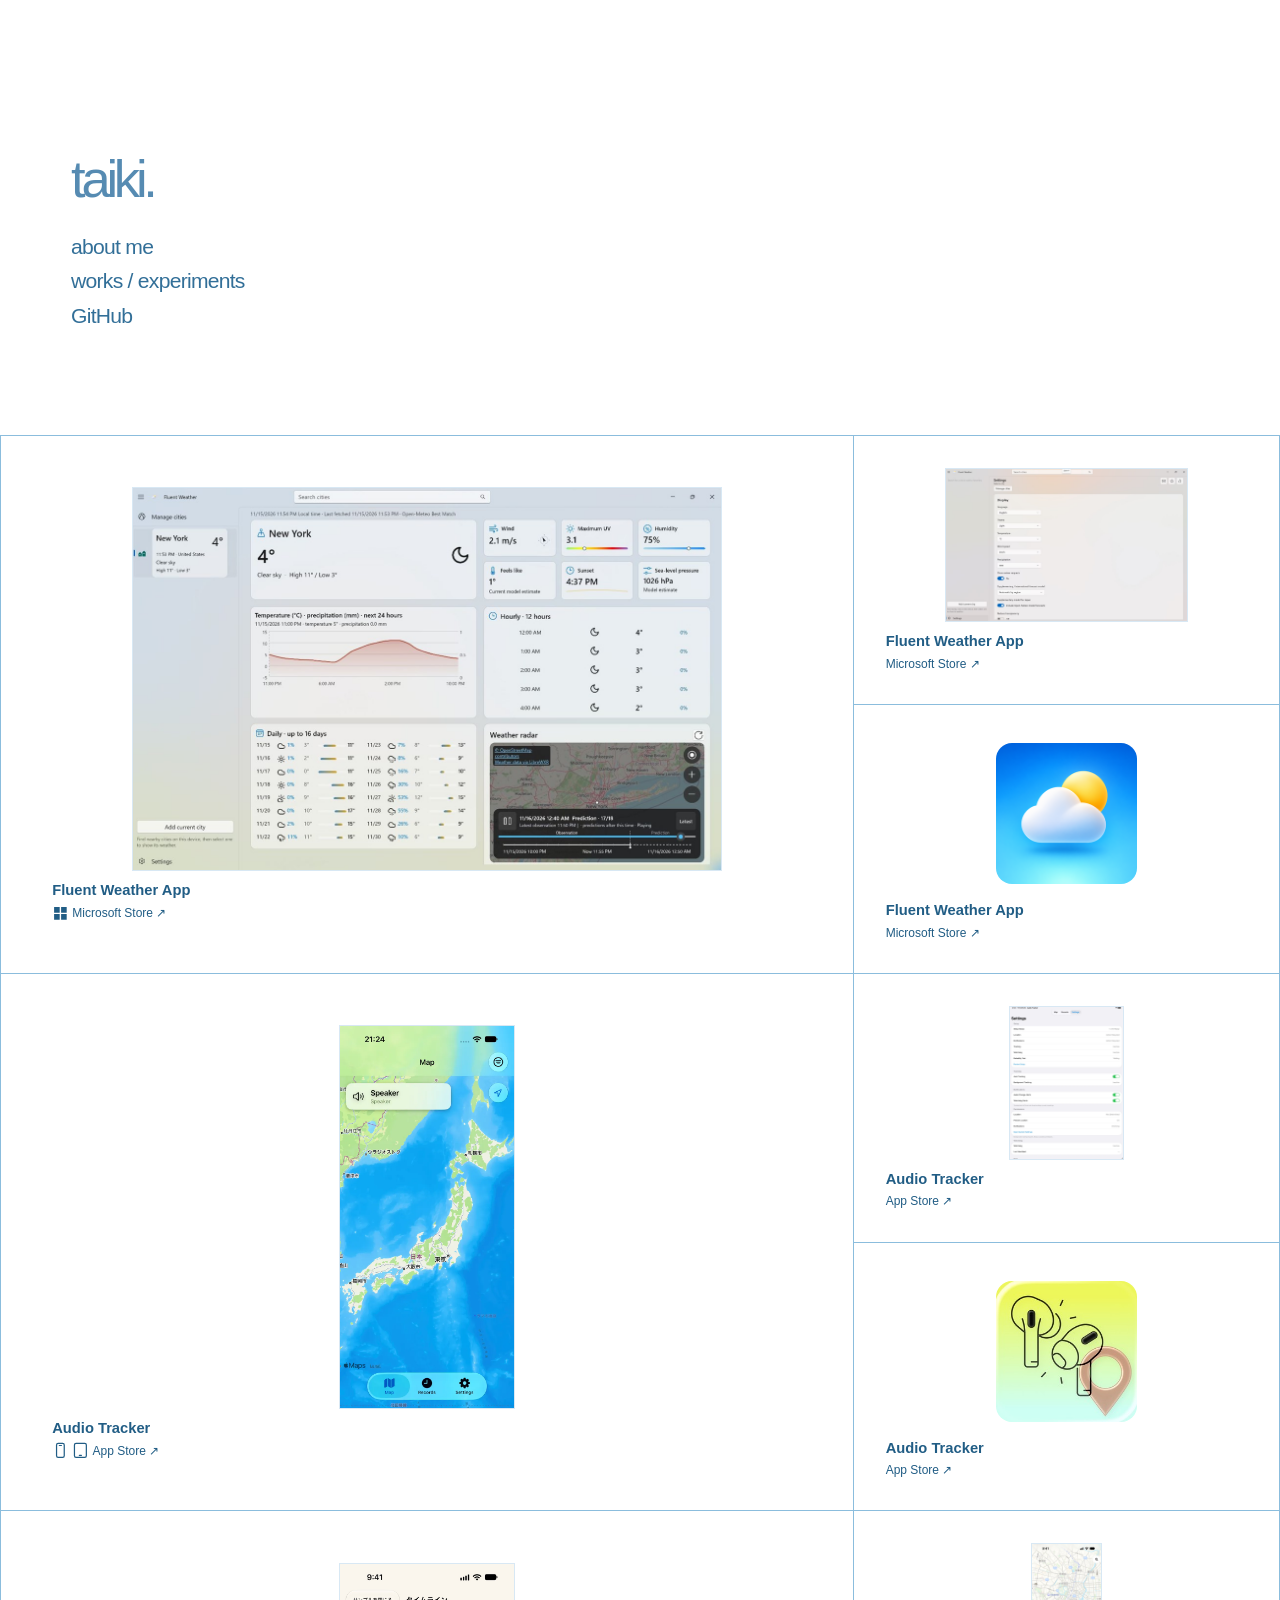
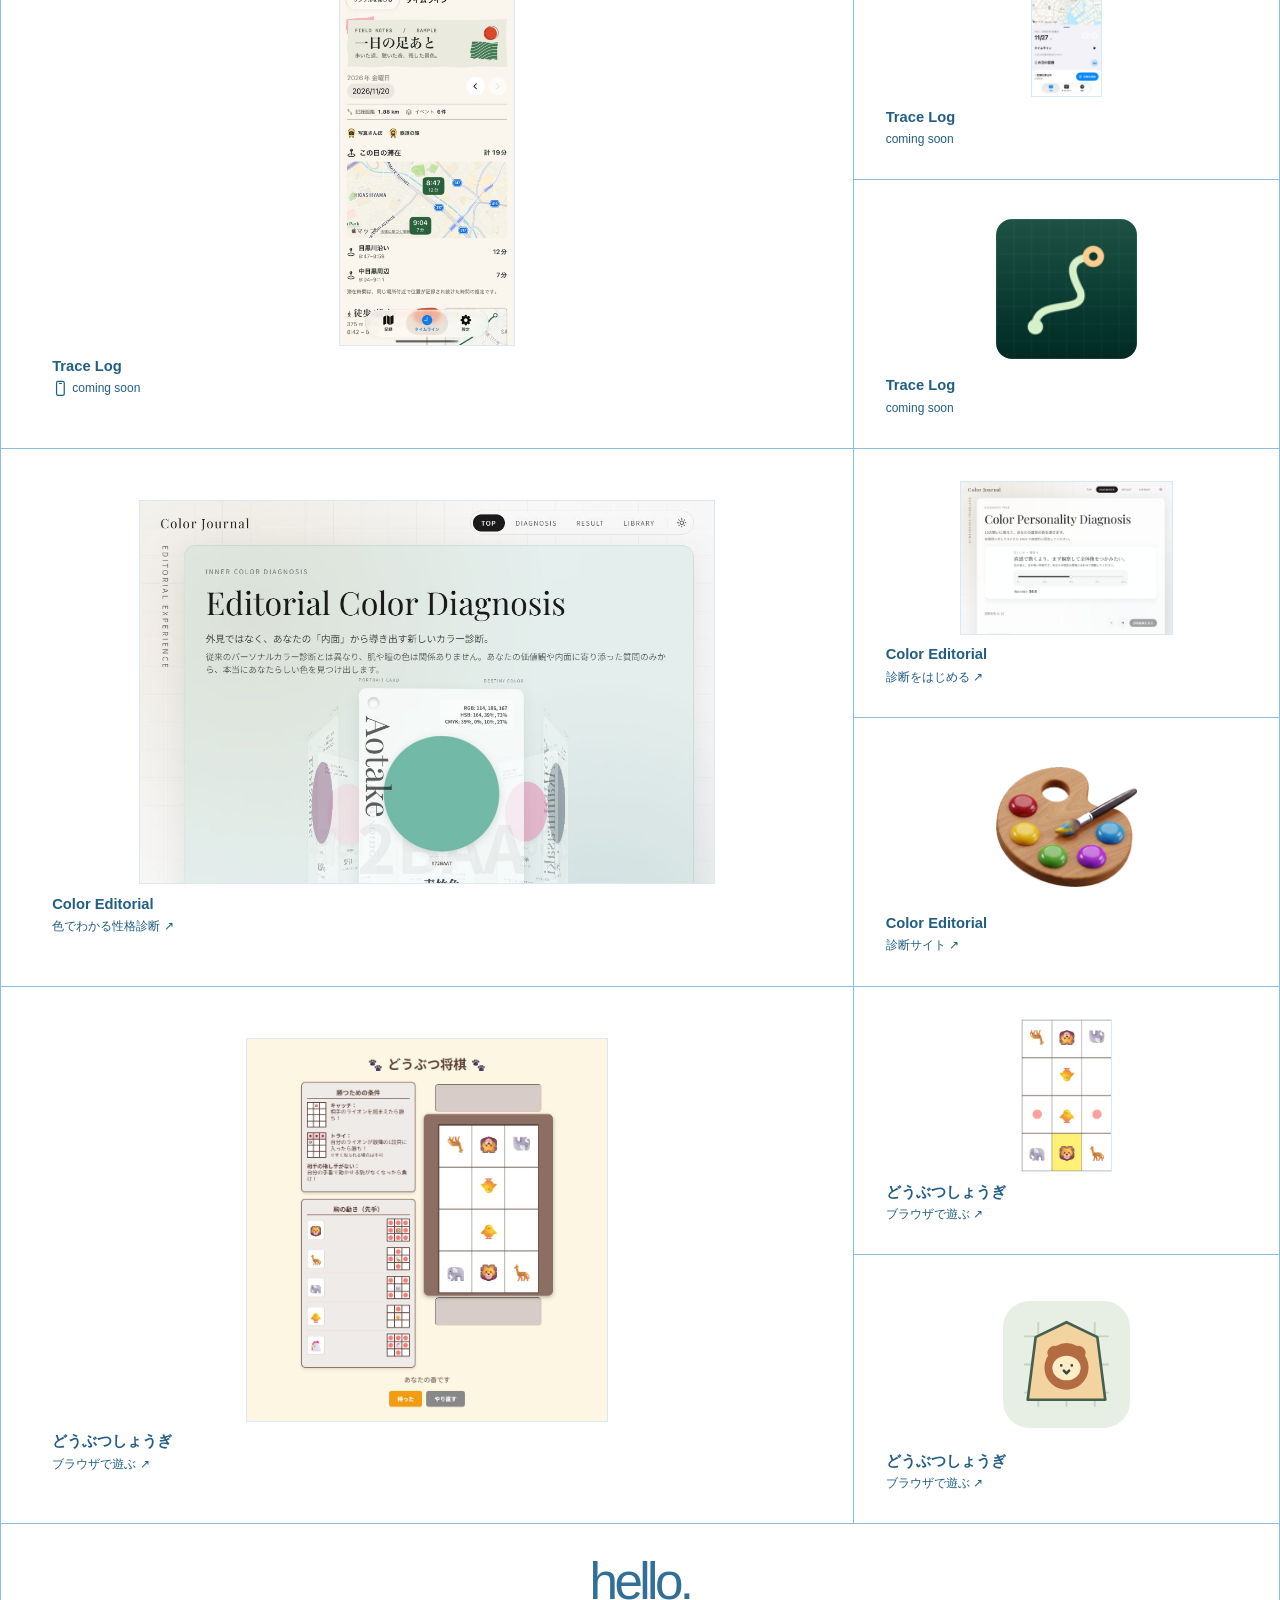
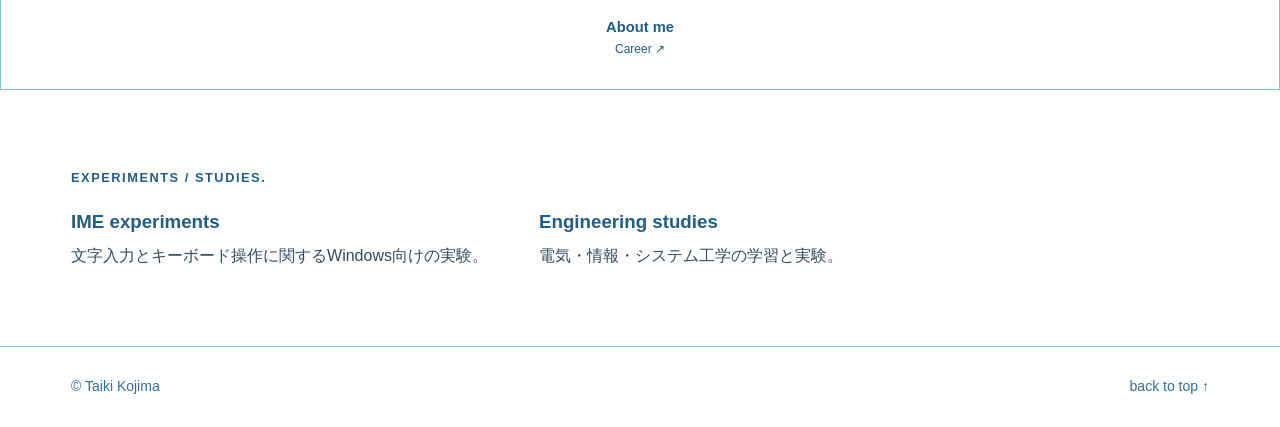
==== commit 583b4f00: "Group projects and tilt only gallery artwork" ====
--- a/index.html
+++ b/index.html
@@ -38,148 +38,191 @@
     </svg>
 
     <section class="wall" aria-label="作品ギャラリー">
-      <div class="tile tile--large" id="weather">
-        <a class="tile-face" href="https://apps.microsoft.com/detail/9mz2vc02xdx9?hl=ja-JP&amp;gl=JP">
-          <img class="tile-art" src="./assets/fluent-weather.jpg" width="1200" height="780"
-               alt="天気予報、気温の推移、雨雲レーダーを表示する画面">
-          <span class="tile-label" lang="en">
-            <strong>Fluent Weather App</strong>
-            <span class="tile-meta">
-              <svg role="img" aria-label="Windows"><use href="#icon-windows"/></svg>
-              Microsoft Store <span aria-hidden="true">↗</span>
-            </span>
-          </span>
-        </a>
-      </div>
-      <div class="tile" id="audio">
-        <a class="tile-face" href="https://apps.apple.com/jp/app/audio-tracker/id6833750273">
-          <img class="tile-art" src="./assets/audio-tracker.webp" width="640" height="1391"
-               alt="iPhoneで地図と現在の音声出力先を表示する画面">
-          <span class="tile-label" lang="en">
-            <strong>Audio Tracker</strong>
-            <span class="tile-meta">
-              <svg role="img" aria-label="iPhone"><use href="#icon-iphone"/></svg>
-              <svg role="img" aria-label="iPad"><use href="#icon-ipad"/></svg>
-              App Store <span aria-hidden="true">↗</span>
-            </span>
-          </span>
-        </a>
-      </div>
-      <div class="tile tile--mark">
-        <div class="tile-face">
-          <img class="tile-art" src="./assets/trace-log-icon.png" width="120" height="120" alt="Trace Logのアイコン" loading="lazy">
-          <span class="tile-label" lang="en"><strong>Trace Log</strong><span class="tile-meta">coming soon</span></span>
-        </div>
-      </div>
-      <div class="tile tile--mark">
-        <a class="tile-face" href="https://apps.microsoft.com/detail/9mz2vc02xdx9?hl=ja-JP&amp;gl=JP">
-          <img class="tile-art" src="./assets/fluent-weather-icon.png" width="300" height="300" alt="Fluent Weather Appのアイコン" loading="lazy">
-          <span class="tile-label" lang="en">
-            <strong>Fluent Weather App</strong><span class="tile-meta">Microsoft Store <span aria-hidden="true">↗</span></span>
-          </span>
-        </a>
-      </div>
-      <div class="tile tile--mark">
-        <a class="tile-face" href="https://apps.apple.com/jp/app/audio-tracker/id6833750273">
-          <img class="tile-art" src="./assets/audio-tracker-icon.jpg" width="256" height="256" alt="Audio Trackerのアイコン" loading="lazy">
-          <span class="tile-label" lang="en">
-            <strong>Audio Tracker</strong><span class="tile-meta">App Store <span aria-hidden="true">↗</span></span>
-          </span>
-        </a>
-      </div>
-
-      <div class="tile tile--mark">
-        <a class="tile-face" href="https://my-color-app-inky.vercel.app/">
-          <img class="tile-art" src="./assets/color-editorial-icon.webp" width="288" height="245" alt="絵の具のパレットのアイコン" loading="lazy">
-          <span class="tile-label">
-            <strong lang="en">Color Editorial</strong><span class="tile-meta">診断サイト <span aria-hidden="true">↗</span></span>
-          </span>
-        </a>
-      </div>
-      <div class="tile">
-        <a class="tile-face" href="https://apps.microsoft.com/detail/9mz2vc02xdx9?hl=ja-JP&amp;gl=JP">
-          <img class="tile-art" src="./assets/fluent-weather-settings.jpg" width="1000" height="633" loading="lazy"
-               alt="表示言語やテーマ、天気の単位を選べる設定画面">
-          <span class="tile-label" lang="en">
-            <strong>Fluent Weather App</strong><span class="tile-meta">Microsoft Store <span aria-hidden="true">↗</span></span>
-          </span>
-        </a>
-      </div>
-      <div class="tile tile--large" id="color">
-        <a class="tile-face" href="https://my-color-app-inky.vercel.app/">
-          <img class="tile-art" src="./assets/color-editorial.jpg" width="1080" height="720" loading="lazy"
-               alt="さまざまな色のカードが並ぶ性格診断サイトのトップ画面">
-          <span class="tile-label">
-            <strong lang="en">Color Editorial</strong><span class="tile-meta">色でわかる性格診断 <span aria-hidden="true">↗</span></span>
-          </span>
-        </a>
-      </div>
-      <div class="tile">
-        <a class="tile-face" href="https://apps.apple.com/jp/app/audio-tracker/id6833750273">
-          <img class="tile-art" src="./assets/audio-tracker-ipad.webp" width="960" height="1280" loading="lazy"
-               alt="iPadで自動記録、通知、権限を確認する設定画面">
-          <span class="tile-label" lang="en">
-            <strong>Audio Tracker</strong><span class="tile-meta">App Store <span aria-hidden="true">↗</span></span>
-          </span>
-        </a>
-      </div>
-      <div class="tile">
-        <a class="tile-face" href="https://my-color-app-inky.vercel.app/diagnosis">
-          <img class="tile-art" src="./assets/color-diagnosis.jpg" width="1080" height="780" loading="lazy"
-               alt="質問ごとにスライダーで回答を選ぶ色の性格診断画面">
-          <span class="tile-label">
-            <strong lang="en">Color Editorial</strong><span class="tile-meta">診断をはじめる <span aria-hidden="true">↗</span></span>
-          </span>
-        </a>
-      </div>
-
-      <div class="tile tile--large" id="dobutsu">
-        <a class="tile-face" href="https://github.com/O-kagami/DobutsuShogi">
-          <img class="tile-art" src="./assets/dobutsu-board.jpg" width="840" height="650" loading="lazy"
-               alt="どうぶつしょうぎの初期盤面を表示したプログラムの実行結果">
-          <span class="tile-label">
-            <strong>どうぶつしょうぎ</strong><span class="tile-meta" lang="en">GitHub <span aria-hidden="true">↗</span></span>
-          </span>
-        </a>
-      </div>
-      <div class="tile tile--large" id="trace">
-        <div class="tile-face">
-          <img class="tile-art" src="./assets/trace-log.jpg" width="640" height="1391" loading="lazy"
-               alt="移動や滞在を地図と一覧で振り返るサンプルタイムライン">
-          <span class="tile-label" lang="en">
-            <strong>Trace Log</strong>
-            <span class="tile-meta">
-              <svg role="img" aria-label="iPhone"><use href="#icon-iphone"/></svg>
-              coming soon
-            </span>
-          </span>
-        </div>
-      </div>
-      <div class="tile">
-        <div class="tile-face">
-          <img class="tile-art" src="./assets/trace-log-record.jpg" width="640" height="1391" loading="lazy"
-               alt="移動の記録を始める画面">
-          <span class="tile-label" lang="en"><strong>Trace Log</strong><span class="tile-meta">coming soon</span></span>
-        </div>
-      </div>
-      <div class="tile">
-        <a class="tile-face" href="https://github.com/O-kagami/DobutsuShogi">
-          <img class="tile-art" src="./assets/dobutsu-analysis.jpg" width="840" height="650" loading="lazy"
-               alt="どうぶつしょうぎの局面解析と、AIが推奨する棋譜の実行結果">
-          <span class="tile-label">
-            <strong>どうぶつしょうぎ</strong><span class="tile-meta" lang="en">GitHub <span aria-hidden="true">↗</span></span>
-          </span>
-        </a>
-      </div>
-      <div class="tile tile--mark">
-        <a class="tile-face" href="https://github.com/O-kagami/DobutsuShogi">
-          <img class="tile-art" src="./assets/dobutsu-mark.svg" width="160" height="160" alt="ライオンの駒をモチーフにしたマーク" loading="lazy">
-          <span class="tile-label">
-            <strong>どうぶつしょうぎ</strong><span class="tile-meta" lang="en">GitHub <span aria-hidden="true">↗</span></span>
-          </span>
-        </a>
-      </div>
-      <div class="tile tile--mark">
+      <div class="project-tiles" id="weather" role="group" aria-label="Fluent Weather App">
+        <div class="tile tile--large">
+          <a class="tile-face" href="https://apps.microsoft.com/detail/9mz2vc02xdx9?hl=ja-JP&amp;gl=JP">
+            <span class="tile-media">
+              <img class="tile-art" src="./assets/fluent-weather.jpg" width="1200" height="780"
+                   alt="天気予報、気温の推移、雨雲レーダーを表示する画面">
+            </span>
+            <span class="tile-label" lang="en">
+              <strong>Fluent Weather App</strong>
+              <span class="tile-meta">
+                <svg role="img" aria-label="Windows"><use href="#icon-windows"/></svg>
+                Microsoft Store <span aria-hidden="true">↗</span>
+              </span>
+            </span>
+          </a>
+        </div>
+        <div class="tile">
+          <a class="tile-face" href="https://apps.microsoft.com/detail/9mz2vc02xdx9?hl=ja-JP&amp;gl=JP">
+            <span class="tile-media">
+              <img class="tile-art" src="./assets/fluent-weather-settings.jpg" width="1000" height="633" loading="lazy"
+                   alt="表示言語やテーマ、天気の単位を選べる設定画面">
+            </span>
+            <span class="tile-label" lang="en">
+              <strong>Fluent Weather App</strong><span class="tile-meta">Microsoft Store <span aria-hidden="true">↗</span></span>
+            </span>
+          </a>
+        </div>
+        <div class="tile tile--mark">
+          <a class="tile-face" href="https://apps.microsoft.com/detail/9mz2vc02xdx9?hl=ja-JP&amp;gl=JP">
+            <span class="tile-media">
+              <img class="tile-art" src="./assets/fluent-weather-icon.png" width="300" height="300" alt="Fluent Weather Appのアイコン" loading="lazy">
+            </span>
+            <span class="tile-label" lang="en">
+              <strong>Fluent Weather App</strong><span class="tile-meta">Microsoft Store <span aria-hidden="true">↗</span></span>
+            </span>
+          </a>
+        </div>
+      </div>
+
+      <div class="project-tiles" id="audio" role="group" aria-label="Audio Tracker">
+        <div class="tile tile--large">
+          <a class="tile-face" href="https://apps.apple.com/jp/app/audio-tracker/id6833750273">
+            <span class="tile-media">
+              <img class="tile-art" src="./assets/audio-tracker.webp" width="640" height="1391" loading="lazy"
+                   alt="iPhoneで地図と現在の音声出力先を表示する画面">
+            </span>
+            <span class="tile-label" lang="en">
+              <strong>Audio Tracker</strong>
+              <span class="tile-meta">
+                <svg role="img" aria-label="iPhone"><use href="#icon-iphone"/></svg>
+                <svg role="img" aria-label="iPad"><use href="#icon-ipad"/></svg>
+                App Store <span aria-hidden="true">↗</span>
+              </span>
+            </span>
+          </a>
+        </div>
+        <div class="tile">
+          <a class="tile-face" href="https://apps.apple.com/jp/app/audio-tracker/id6833750273">
+            <span class="tile-media">
+              <img class="tile-art" src="./assets/audio-tracker-ipad.webp" width="960" height="1280" loading="lazy"
+                   alt="iPadで自動記録、通知、権限を確認する設定画面">
+            </span>
+            <span class="tile-label" lang="en">
+              <strong>Audio Tracker</strong><span class="tile-meta">App Store <span aria-hidden="true">↗</span></span>
+            </span>
+          </a>
+        </div>
+        <div class="tile tile--mark">
+          <a class="tile-face" href="https://apps.apple.com/jp/app/audio-tracker/id6833750273">
+            <span class="tile-media">
+              <img class="tile-art" src="./assets/audio-tracker-icon.jpg" width="256" height="256" alt="Audio Trackerのアイコン" loading="lazy">
+            </span>
+            <span class="tile-label" lang="en">
+              <strong>Audio Tracker</strong><span class="tile-meta">App Store <span aria-hidden="true">↗</span></span>
+            </span>
+          </a>
+        </div>
+      </div>
+
+      <div class="project-tiles" id="trace" role="group" aria-label="Trace Log">
+        <div class="tile tile--large">
+          <div class="tile-face">
+            <span class="tile-media">
+              <img class="tile-art" src="./assets/trace-log.jpg" width="640" height="1391" loading="lazy"
+                   alt="移動や滞在を地図と一覧で振り返るサンプルタイムライン">
+            </span>
+            <span class="tile-label" lang="en">
+              <strong>Trace Log</strong>
+              <span class="tile-meta">
+                <svg role="img" aria-label="iPhone"><use href="#icon-iphone"/></svg>
+                coming soon
+              </span>
+            </span>
+          </div>
+        </div>
+        <div class="tile">
+          <div class="tile-face">
+            <span class="tile-media">
+              <img class="tile-art" src="./assets/trace-log-record.jpg" width="640" height="1391" loading="lazy"
+                   alt="移動の記録を始める画面">
+            </span>
+            <span class="tile-label" lang="en"><strong>Trace Log</strong><span class="tile-meta">coming soon</span></span>
+          </div>
+        </div>
+        <div class="tile tile--mark">
+          <div class="tile-face">
+            <span class="tile-media">
+              <img class="tile-art" src="./assets/trace-log-icon.png" width="120" height="120" alt="Trace Logのアイコン" loading="lazy">
+            </span>
+            <span class="tile-label" lang="en"><strong>Trace Log</strong><span class="tile-meta">coming soon</span></span>
+          </div>
+        </div>
+      </div>
+
+      <div class="project-tiles" id="color" role="group" aria-label="Color Editorial">
+        <div class="tile tile--large">
+          <a class="tile-face" href="https://my-color-app-inky.vercel.app/">
+            <span class="tile-media">
+              <img class="tile-art" src="./assets/color-editorial.jpg" width="1080" height="720" loading="lazy"
+                   alt="さまざまな色のカードが並ぶ性格診断サイトのトップ画面">
+            </span>
+            <span class="tile-label">
+              <strong lang="en">Color Editorial</strong><span class="tile-meta">色でわかる性格診断 <span aria-hidden="true">↗</span></span>
+            </span>
+          </a>
+        </div>
+        <div class="tile">
+          <a class="tile-face" href="https://my-color-app-inky.vercel.app/diagnosis">
+            <span class="tile-media">
+              <img class="tile-art" src="./assets/color-diagnosis.jpg" width="1080" height="780" loading="lazy"
+                   alt="質問ごとにスライダーで回答を選ぶ色の性格診断画面">
+            </span>
+            <span class="tile-label">
+              <strong lang="en">Color Editorial</strong><span class="tile-meta">診断をはじめる <span aria-hidden="true">↗</span></span>
+            </span>
+          </a>
+        </div>
+        <div class="tile tile--mark">
+          <a class="tile-face" href="https://my-color-app-inky.vercel.app/">
+            <span class="tile-media">
+              <img class="tile-art" src="./assets/color-editorial-icon.webp" width="288" height="245" alt="絵の具のパレットのアイコン" loading="lazy">
+            </span>
+            <span class="tile-label">
+              <strong lang="en">Color Editorial</strong><span class="tile-meta">診断サイト <span aria-hidden="true">↗</span></span>
+            </span>
+          </a>
+        </div>
+      </div>
+
+      <div class="project-tiles" id="dobutsu" role="group" aria-label="どうぶつしょうぎ">
+        <div class="tile tile--large">
+          <a class="tile-face" href="https://dobutsushogi.onrender.com/">
+            <span class="tile-media">
+              <img class="tile-art" src="./assets/dobutsu-board.jpg" width="880" height="935" loading="lazy"
+                   alt="ブラウザ版どうぶつしょうぎの初期盤面と、勝利条件・駒の動きの説明">
+            </span>
+            <span class="tile-label">
+              <strong>どうぶつしょうぎ</strong><span class="tile-meta">ブラウザで遊ぶ <span aria-hidden="true">↗</span></span>
+            </span>
+          </a>
+        </div>
+        <div class="tile">
+          <a class="tile-face" href="https://dobutsushogi.onrender.com/">
+            <span class="tile-media">
+              <img class="tile-art" src="./assets/dobutsu-selection.jpg" width="244" height="412" loading="lazy"
+                   alt="ライオンの駒を選択し、移動できるマスが表示された盤面">
+            </span>
+            <span class="tile-label">
+              <strong>どうぶつしょうぎ</strong><span class="tile-meta">ブラウザで遊ぶ <span aria-hidden="true">↗</span></span>
+            </span>
+          </a>
+        </div>
+        <div class="tile tile--mark">
+          <a class="tile-face" href="https://dobutsushogi.onrender.com/">
+            <span class="tile-media">
+              <img class="tile-art" src="./assets/dobutsu-mark.svg" width="160" height="160" alt="ライオンの駒をモチーフにしたマーク" loading="lazy">
+            </span>
+            <span class="tile-label">
+              <strong>どうぶつしょうぎ</strong><span class="tile-meta">ブラウザで遊ぶ <span aria-hidden="true">↗</span></span>
+            </span>
+          </a>
+        </div>
+      </div>
+
+      <div class="tile tile--about">
         <a class="tile-face" href="./about.html" lang="en">
           <span class="word-art" aria-hidden="true">hello.</span>
           <span class="tile-label"><strong>About me</strong><span class="tile-meta">Career <span aria-hidden="true">↗</span></span></span>
--- a/styles.css
+++ b/styles.css
@@ -84,11 +84,14 @@
 }
 .icon-library { position: absolute; }
 .wall {
-  display: grid;
-  grid-template-columns: repeat(4, minmax(0, 1fr));
-  grid-auto-rows: 25vw;
   border-block-start: 1px solid var(--rule);
   border-inline-start: 1px solid var(--rule);
+}
+.project-tiles {
+  display: grid;
+  grid-template-columns: minmax(0, 2fr) minmax(0, 1fr);
+  grid-auto-rows: min(21vw, 18rem);
+  scroll-margin-block-start: 1rem;
 }
 .tile {
   min-width: 0;
@@ -96,12 +99,8 @@
   padding: clamp(.35rem, 1vw, 1rem);
   border-inline-end: 1px solid var(--rule);
   border-block-end: 1px solid var(--rule);
-  scroll-margin-block-start: 1rem;
-}
-.tile--large {
-  grid-column: span 2;
-  grid-row: span 2;
-}
+}
+.tile--large { grid-row: span 2; }
 .tile-face {
   display: grid;
   grid-template: minmax(0, 1fr) auto / minmax(0, 1fr);
@@ -113,6 +112,12 @@
   background: var(--paper);
 }
 .tile--large .tile-face { padding: clamp(.7rem, 3vw, 3.25rem); }
+.tile-media {
+  display: grid;
+  grid-template: minmax(0, 1fr) / minmax(0, 1fr);
+  place-items: center;
+  place-self: stretch;
+}
 .tile-art {
   display: block;
   width: auto;
@@ -128,7 +133,7 @@
   border-radius: 1rem;
   outline: none;
 }
-.tile:target .tile-face { background: #f4f8fc; }
+:where(.project-tiles:target .tile--large) .tile-face { background: #f4f8fc; }
 .tile-face:focus-visible, .tile-face:active {
   background: var(--tint);
   text-decoration: none;
@@ -153,13 +158,19 @@
   .tile:hover .tile-face { background: var(--tint); text-decoration: none; }
 }
 @media (hover: hover) and (pointer: fine) and (prefers-reduced-motion: no-preference) {
-  .tile-face { transition: transform .2s ease-out, box-shadow .2s ease-out, background-color .2s ease-out; }
-  .tile:hover .tile-face {
-    transform: perspective(max(1000px, 160vw)) translateY(-4px)
-      rotateX(var(--tilt-x, 4deg)) rotateY(var(--tilt-y, -5deg)) scale(.98);
-    box-shadow: 0 12px 24px #23486930, 0 2px 5px #2348691a;
+  .tile-art {
+    pointer-events: none;
+    transition: transform .2s ease-out, filter .2s ease-out;
   }
-}
+  .tile-media:hover .tile-art {
+    transform: perspective(1000px) translateY(-4px)
+      rotateX(var(--tilt-x, 4deg)) rotateY(var(--tilt-y, -5deg));
+    filter: drop-shadow(0 10px 12px #23486940);
+  }
+}
+.tile--about .tile-face { grid-template-rows: auto auto; }
+.tile--about .tile-label { justify-self: center; }
+.tile--about .tile-meta { justify-content: center; }
 .word-art {
   color: var(--ink);
   font-size: clamp(1.6rem, 4vw, 3.5rem);
@@ -238,11 +249,11 @@
 .timeline p { margin: 0; }
 
 @media (max-width: 900px) {
-  .wall {
+  .project-tiles {
     grid-template-columns: repeat(2, minmax(0, 1fr));
     grid-auto-rows: min(50vw, 22.5rem);
   }
-  .tile--large { grid-row: span 1; }
+  .tile--large { grid-column: span 2; grid-row: span 1; }
 }
 @media (max-width: 700px) {
   :root { --gutter: 8.2vw; }
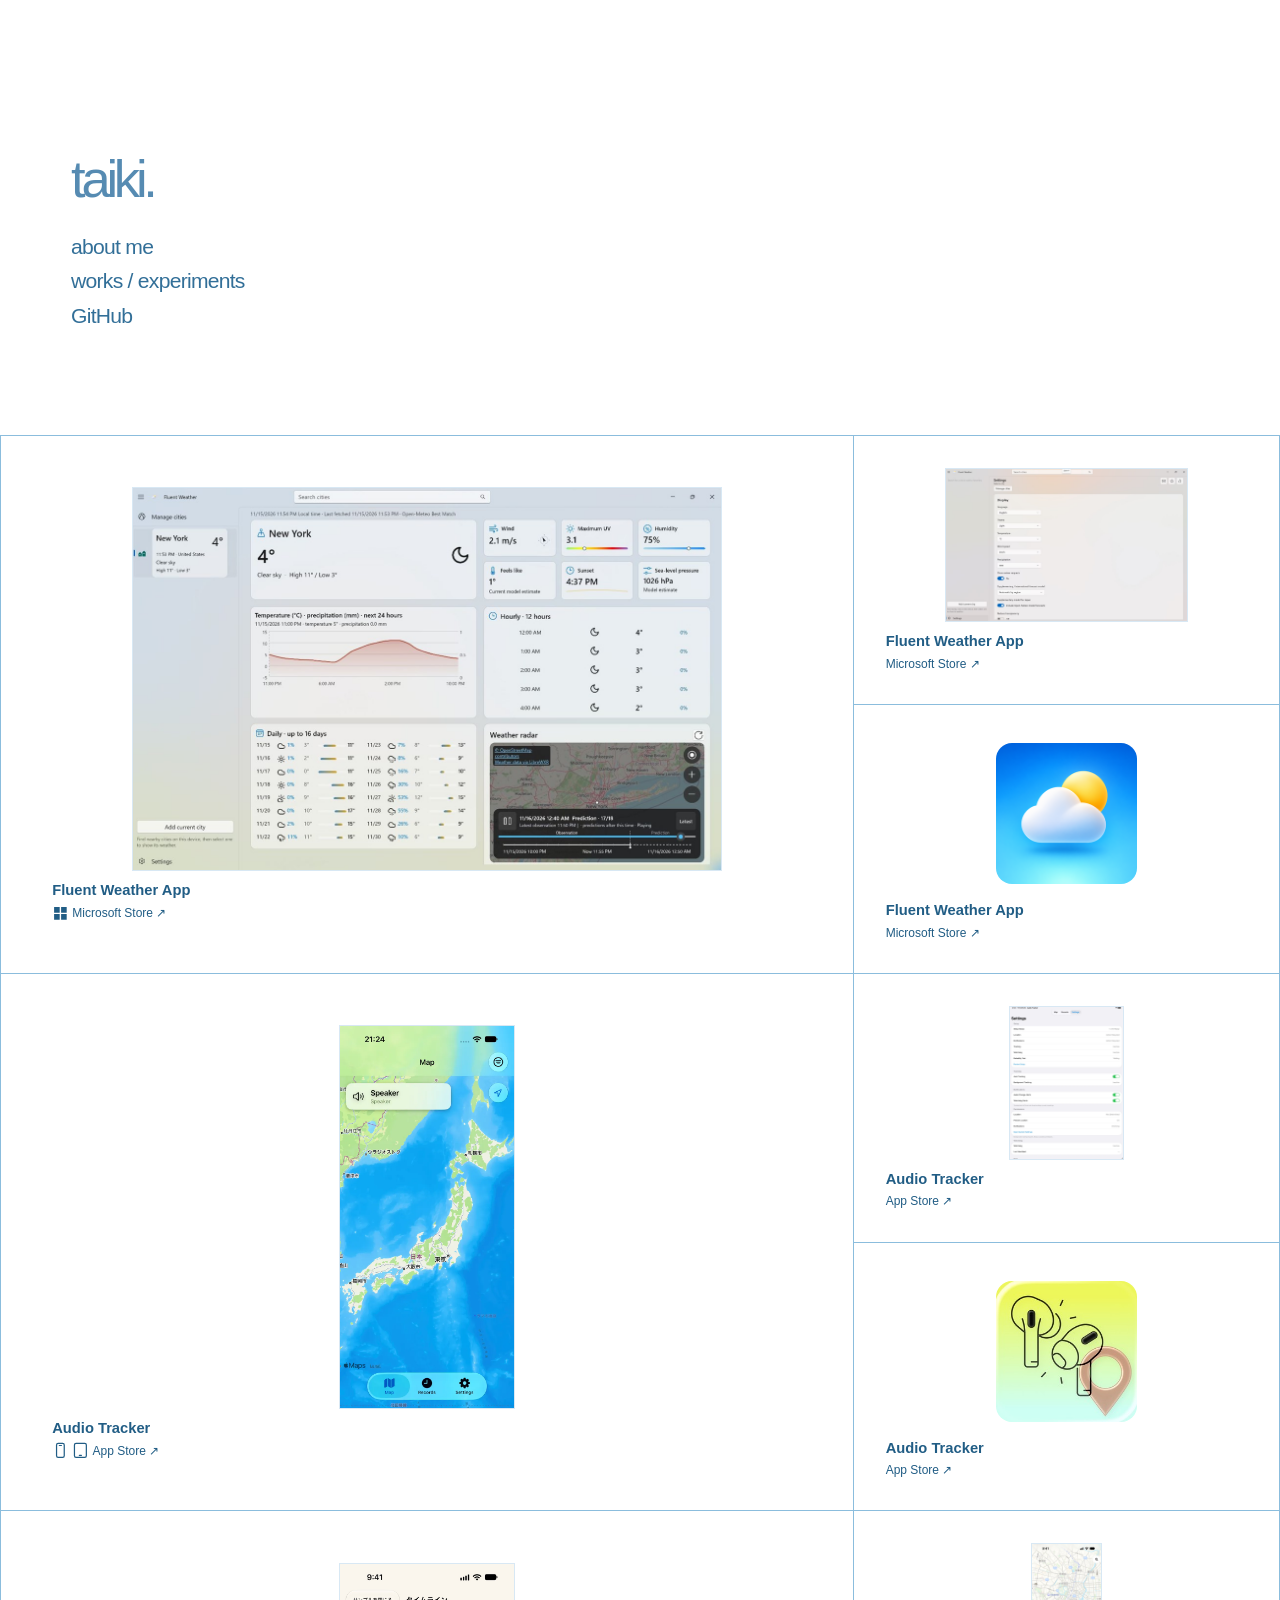
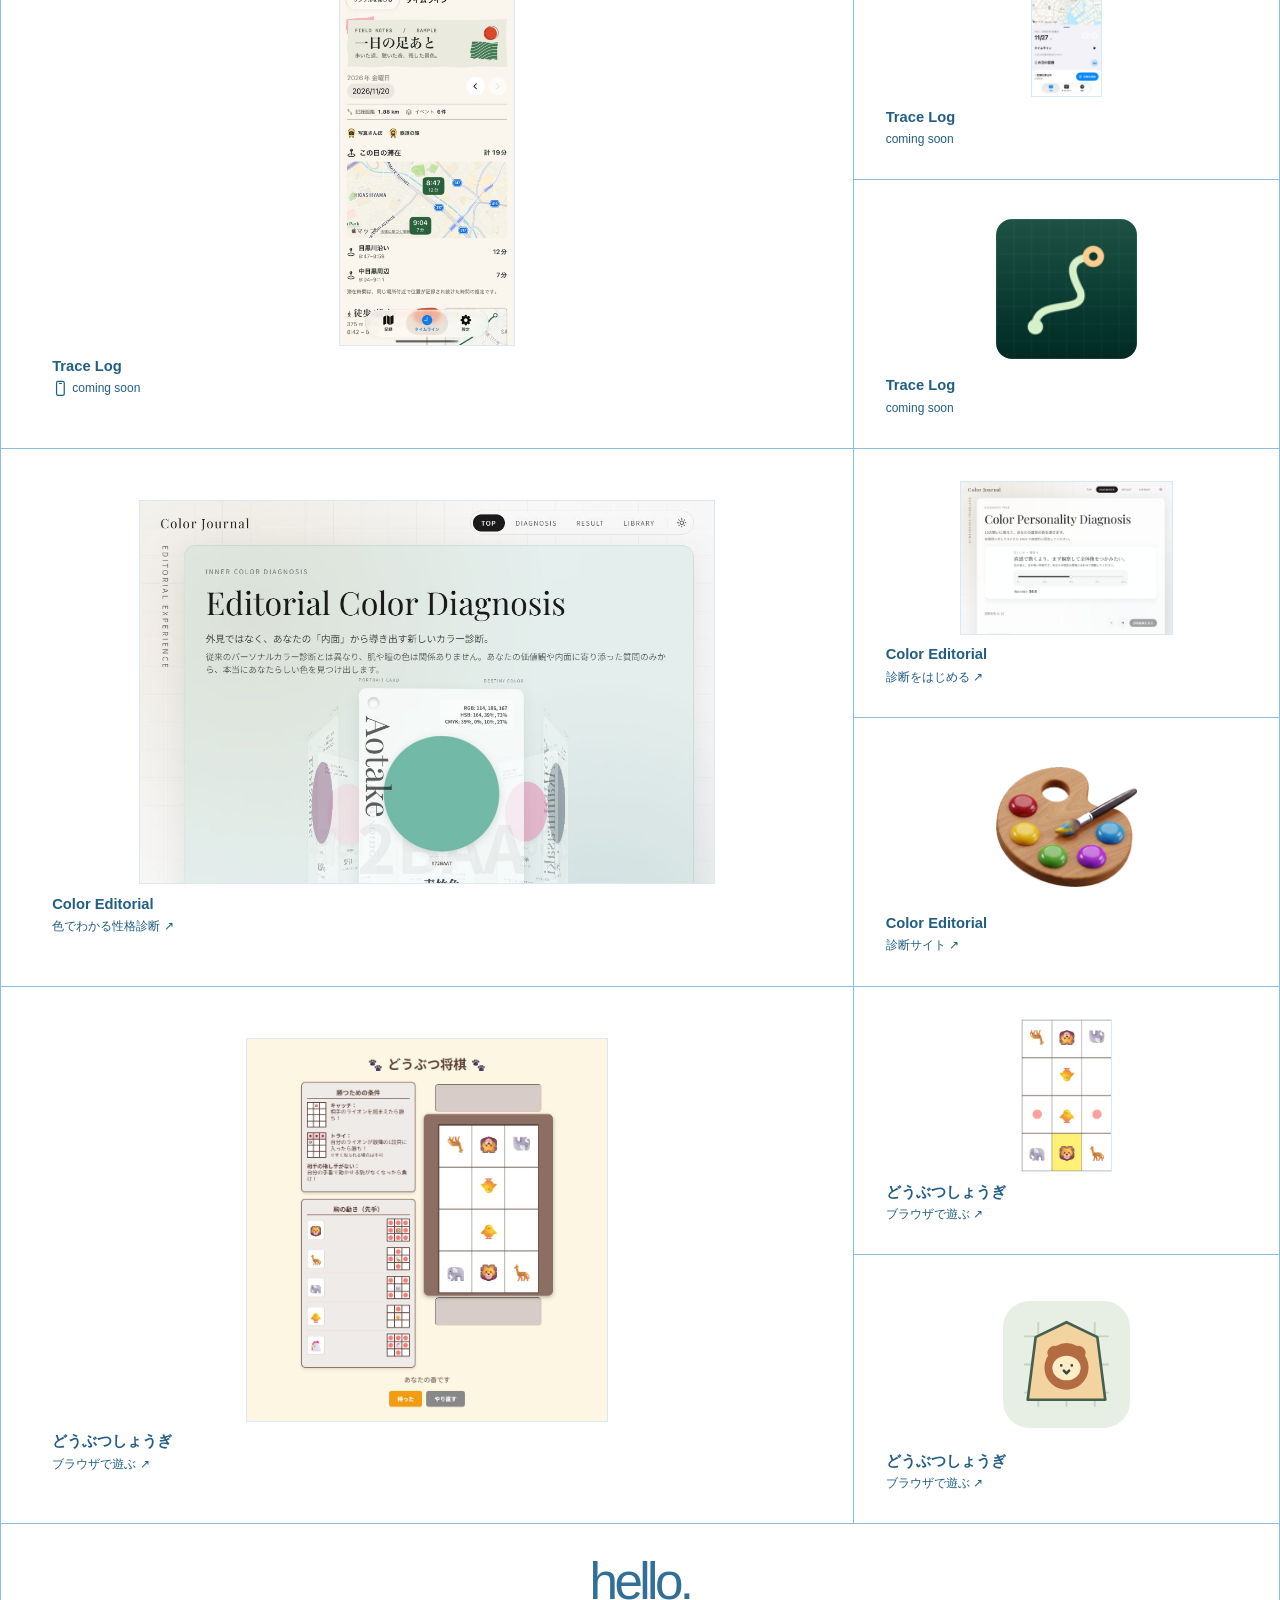
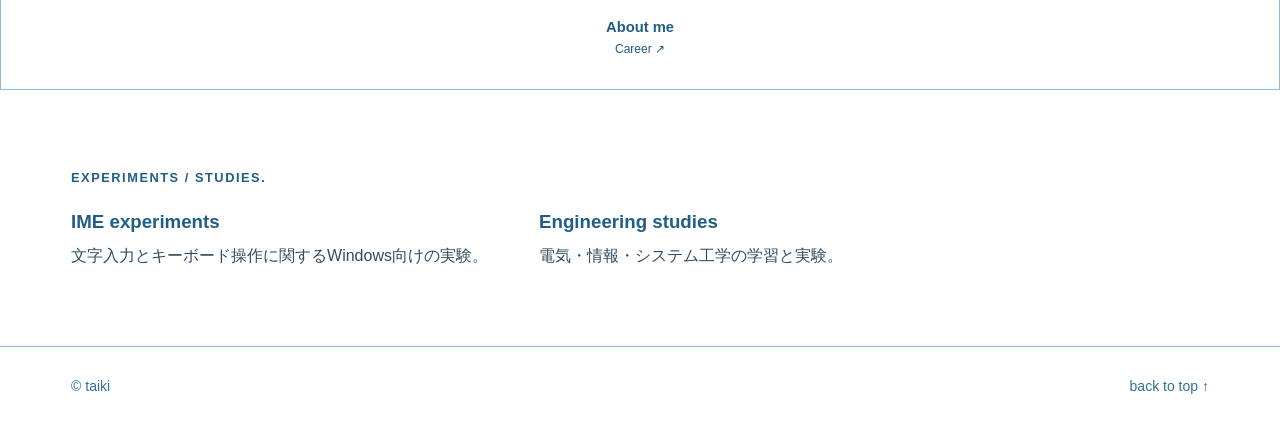
==== commit c122d5c5: "Use taiki as the portfolio display name" ====
--- a/index.html
+++ b/index.html
@@ -3,7 +3,7 @@
 <head>
 <meta charset="utf-8">
 <meta name="viewport" content="width=device-width, initial-scale=1">
-<meta name="description" content="Taiki Kojima — a collection of personal projects and experiments.">
+<meta name="description" content="taiki — a collection of personal projects and experiments.">
 <meta name="theme-color" content="#ffffff">
 <title>taiki — personal portfolio</title>
 <link rel="stylesheet" href="./styles.css">
@@ -244,6 +244,6 @@
       </div>
     </section>
   </main>
-  <footer><span>© Taiki Kojima</span><a href="#top" lang="en">back to top ↑</a></footer>
+  <footer><span lang="en">© taiki</span><a href="#top" lang="en">back to top ↑</a></footer>
 </body>
 </html>
--- a/styles.css
+++ b/styles.css
@@ -206,7 +206,7 @@
   padding: clamp(2.5rem, 6vw, 5.5rem) var(--gutter);
   border-block-start: 1px solid var(--rule);
 }
-.profile, .career { max-width: 46rem; }
+.profile, .career, .questions { max-width: 46rem; }
 .profile h1 {
   margin: 0 0 1.5rem;
   color: var(--ink);
@@ -217,7 +217,10 @@
 }
 .profile p { margin: .75rem 0 0; }
 .profile-name { color: var(--focus); font-size: 1.2rem; font-weight: 700; }
-.career { margin-top: clamp(2.75rem, 6vw, 5rem); }
+.career, .questions {
+  margin-top: clamp(2.75rem, 6vw, 5rem);
+  scroll-margin-block-start: 1.5rem;
+}
 .timeline { list-style: none; margin: 1.5rem 0 0; padding: 0; }
 .timeline > li {
   position: relative;
@@ -245,8 +248,24 @@
   content: "";
 }
 .timeline-date { color: var(--focus); font-size: .9rem; font-weight: 700; }
-.timeline h3 { margin: 0 0 .375rem; font-size: 1.1rem; }
-.timeline p { margin: 0; }
+.timeline h3, .question-list h3 { margin: 0 0 .375rem; font-size: 1.1rem; }
+.timeline p, .question-list p { margin: 0; }
+
+.question-list {
+  margin: 1.5rem 0 0;
+  padding-inline-start: 2.25rem;
+  list-style-type: decimal-leading-zero;
+}
+.question-list > li {
+  border-block-start: 1px solid var(--rule);
+  padding: 1rem 0 1rem .35rem;
+}
+.question-list > li::marker {
+  color: var(--focus);
+  font-size: .875rem;
+  font-weight: 700;
+  font-variant-numeric: tabular-nums;
+}
 
 @media (max-width: 900px) {
   .project-tiles {
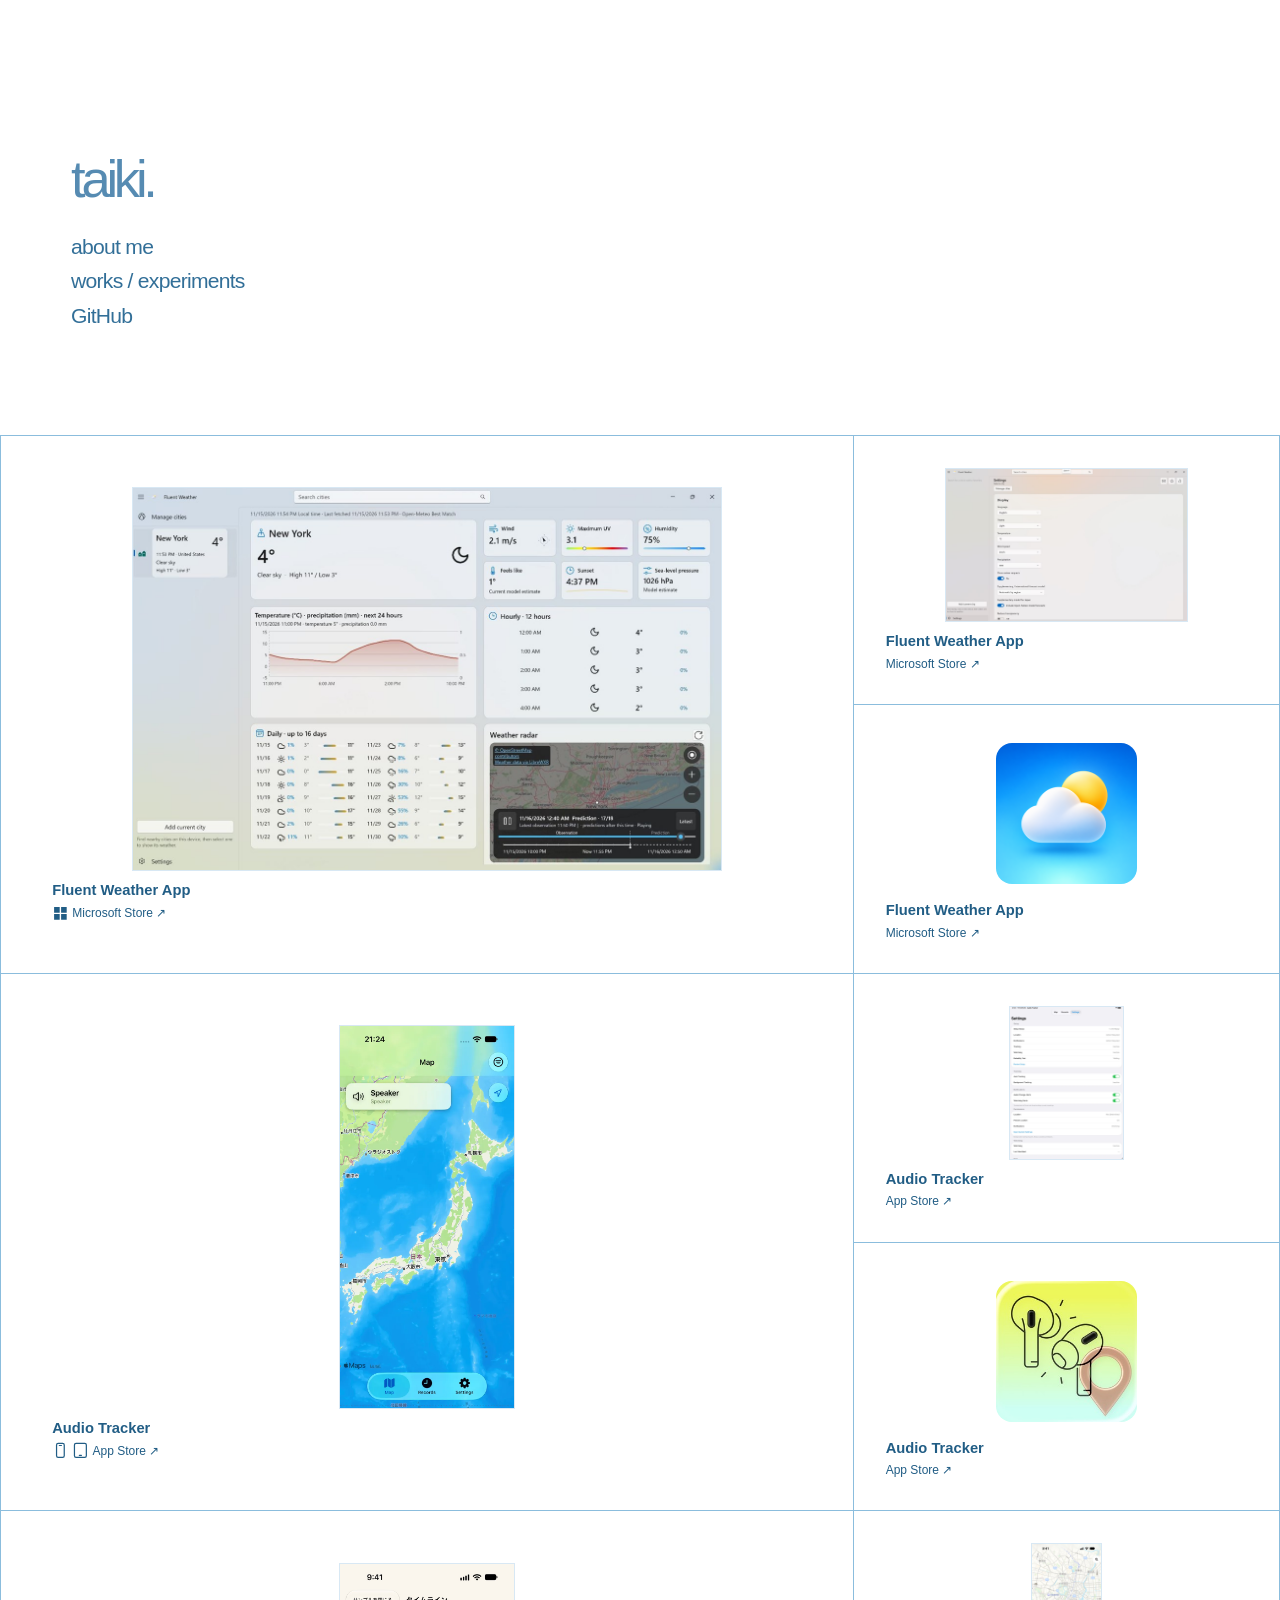
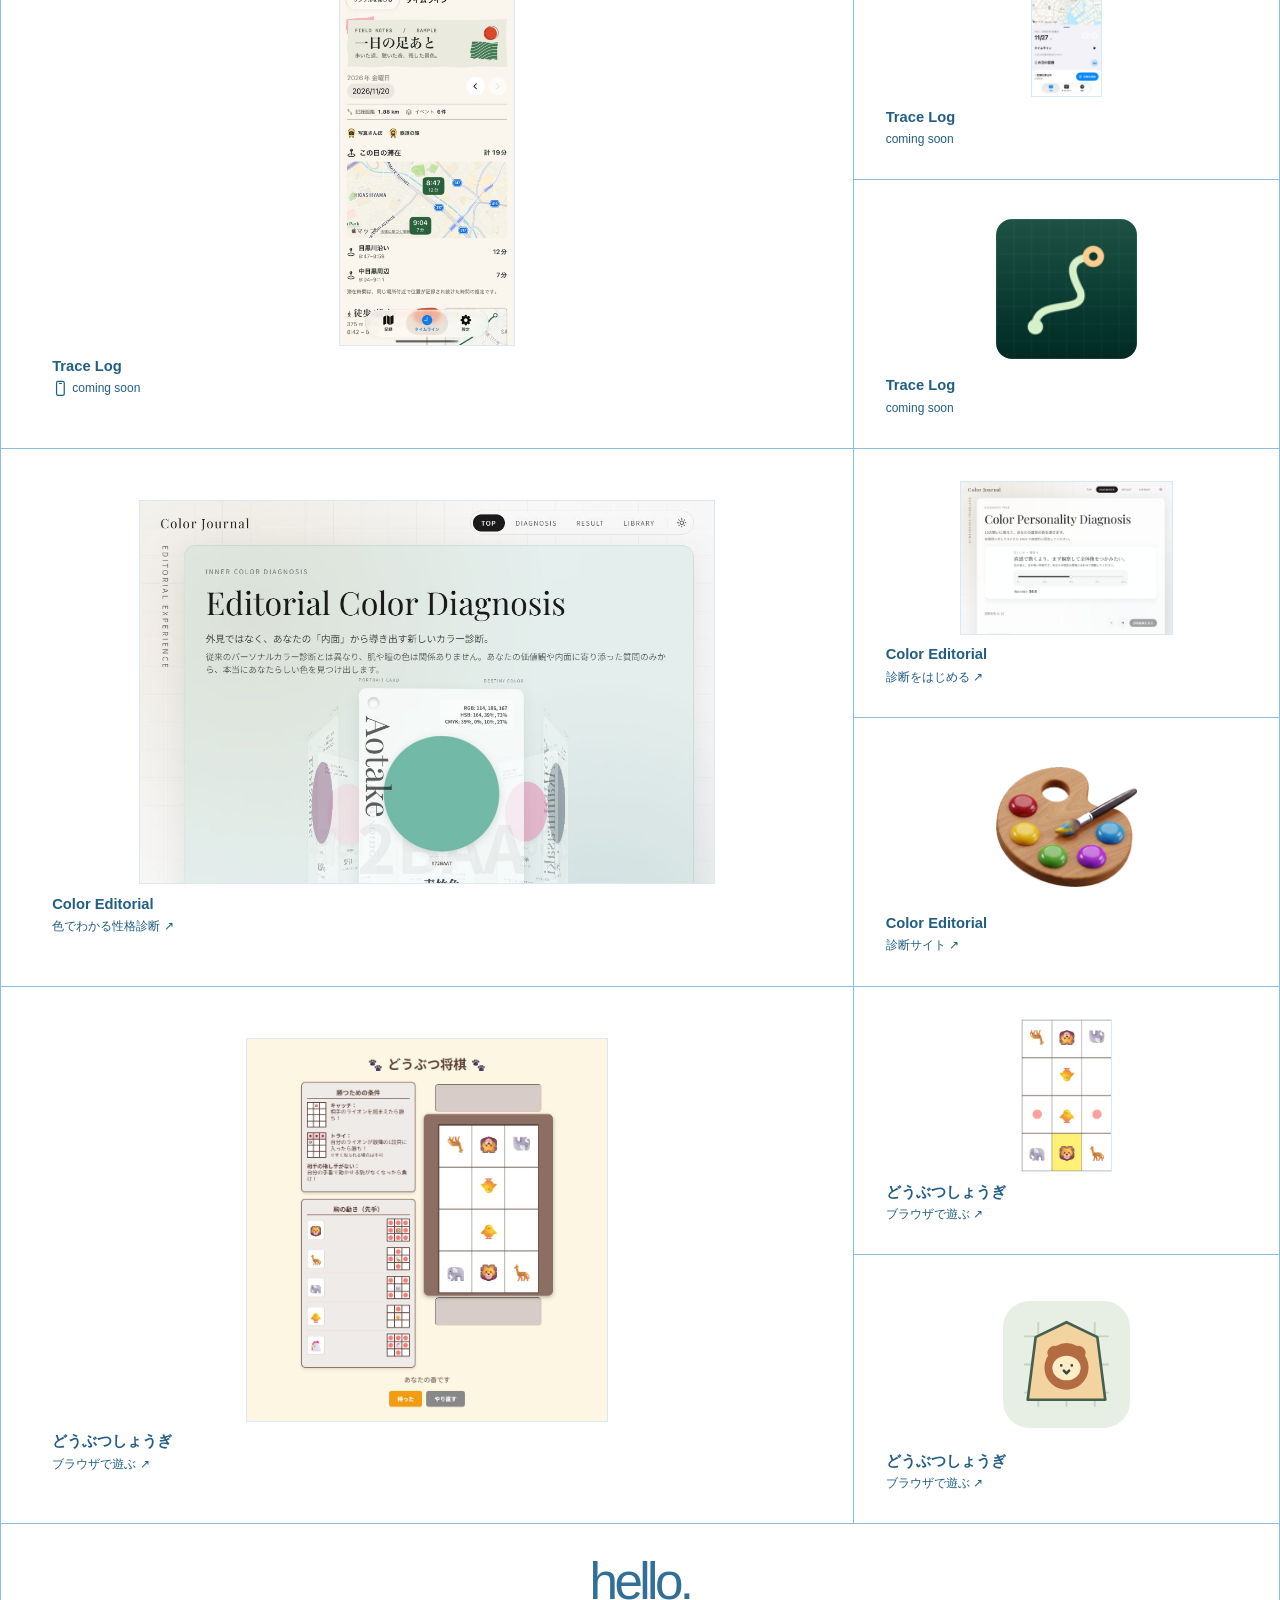
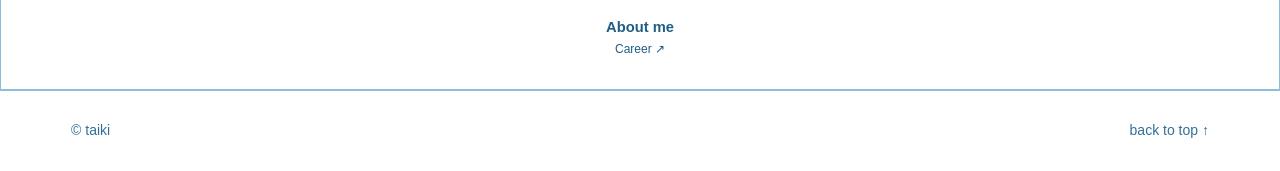
==== commit 6df32081: "Remove experiments and studies section" ====
--- a/index.html
+++ b/index.html
@@ -3,7 +3,7 @@
 <head>
 <meta charset="utf-8">
 <meta name="viewport" content="width=device-width, initial-scale=1">
-<meta name="description" content="taiki — a collection of personal projects and experiments.">
+<meta name="description" content="taiki — a collection of personal projects.">
 <meta name="theme-color" content="#ffffff">
 <title>taiki — personal portfolio</title>
 <link rel="stylesheet" href="./styles.css">
@@ -229,20 +229,6 @@
         </a>
       </div>
     </section>
-
-    <section class="content-section" id="experiments" aria-labelledby="experiments-title">
-      <h2 class="section-label" id="experiments-title" lang="en">experiments / studies.</h2>
-      <div class="experiment-list">
-        <article id="ime">
-          <h3 lang="en">IME experiments</h3>
-          <p>文字入力とキーボード操作に関するWindows向けの実験。</p>
-        </article>
-        <article id="study">
-          <h3 lang="en">Engineering studies</h3>
-          <p>電気・情報・システム工学の学習と実験。</p>
-        </article>
-      </div>
-    </section>
   </main>
   <footer><span lang="en">© taiki</span><a href="#top" lang="en">back to top ↑</a></footer>
 </body>
--- a/styles.css
+++ b/styles.css
@@ -179,17 +179,7 @@
   line-height: 1;
 }
 
-.content-section { padding: clamp(2.5rem, 6vw, 5rem) var(--gutter); }
 h3 { color: var(--focus); line-height: 1.35; }
-.experiment-list {
-  display: grid;
-  grid-template-columns: repeat(auto-fit, minmax(min(100%, 18rem), 1fr));
-  gap: 1.5rem 2.5rem;
-  max-width: 56rem;
-  margin-top: 1.25rem;
-}
-.experiment-list h3 { margin: 0 0 .5rem; }
-.experiment-list p { margin: 0; }
 
 footer {
   display: flex;
